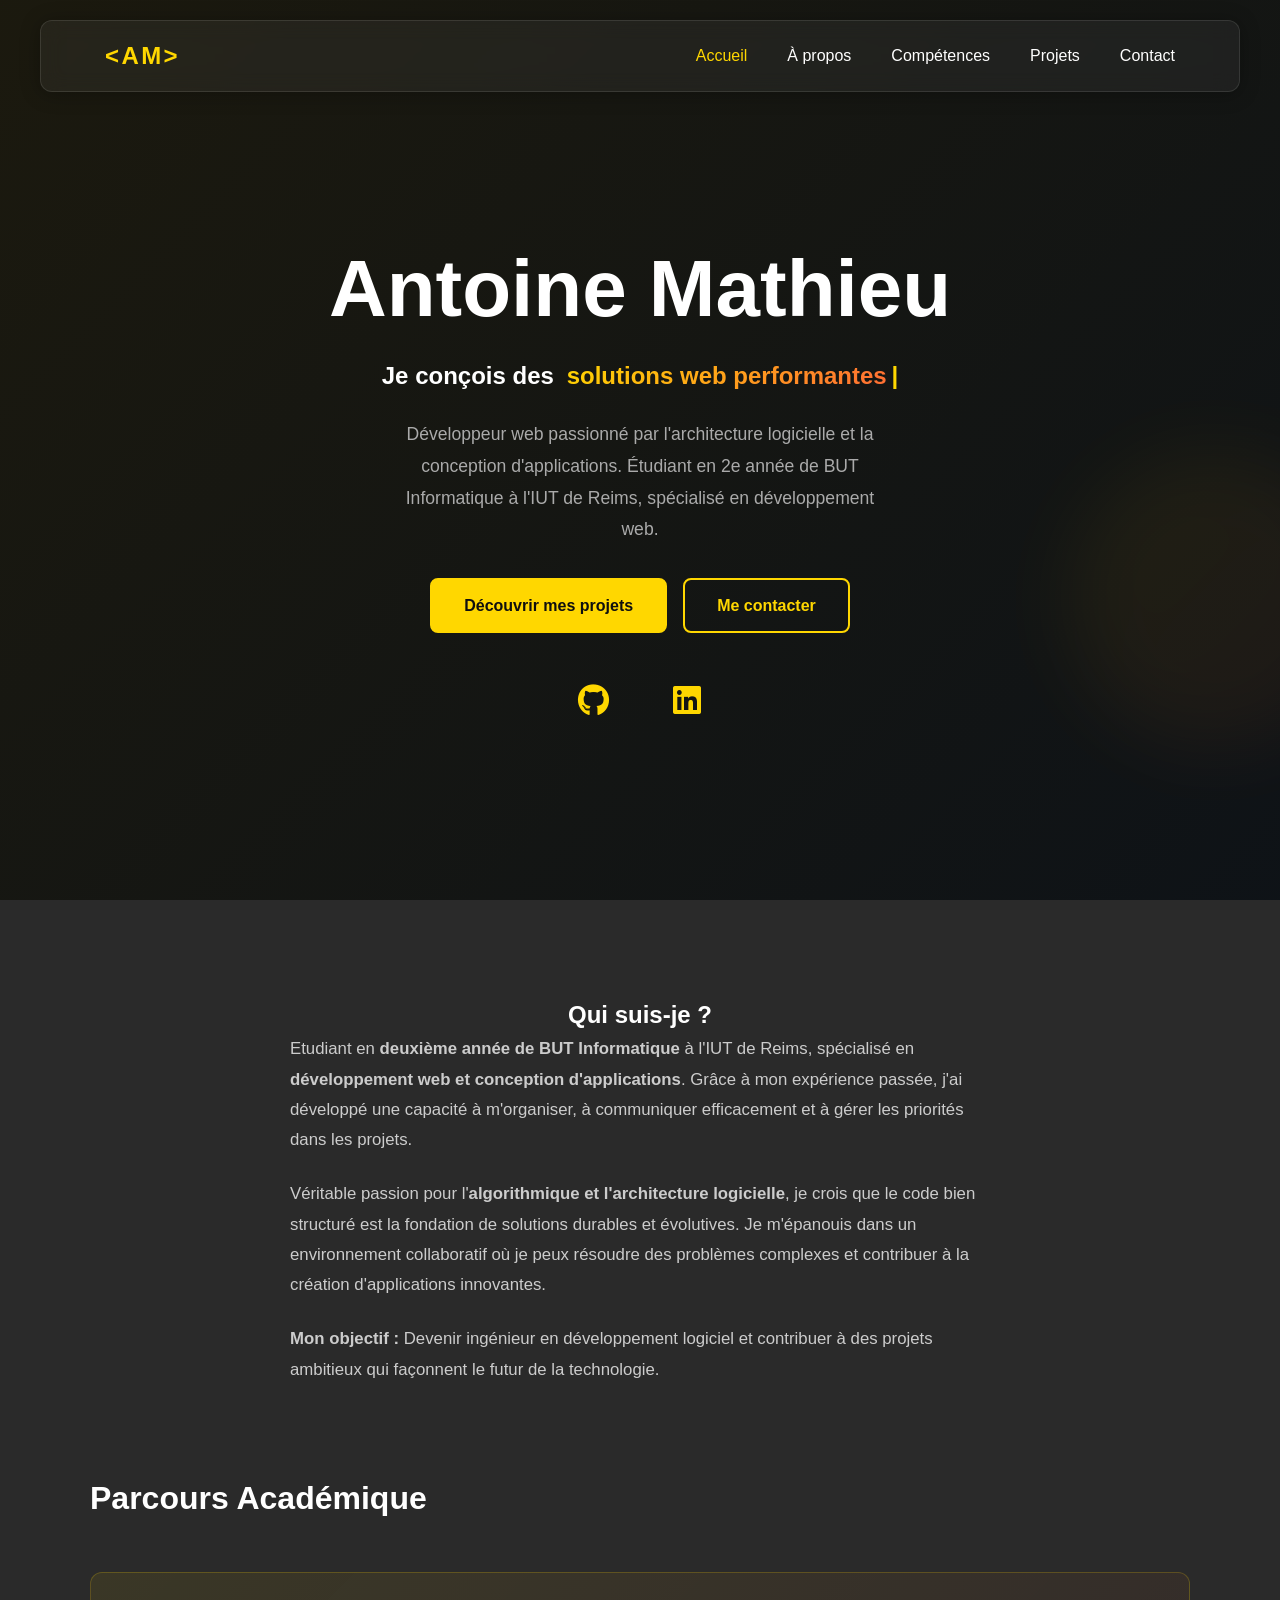
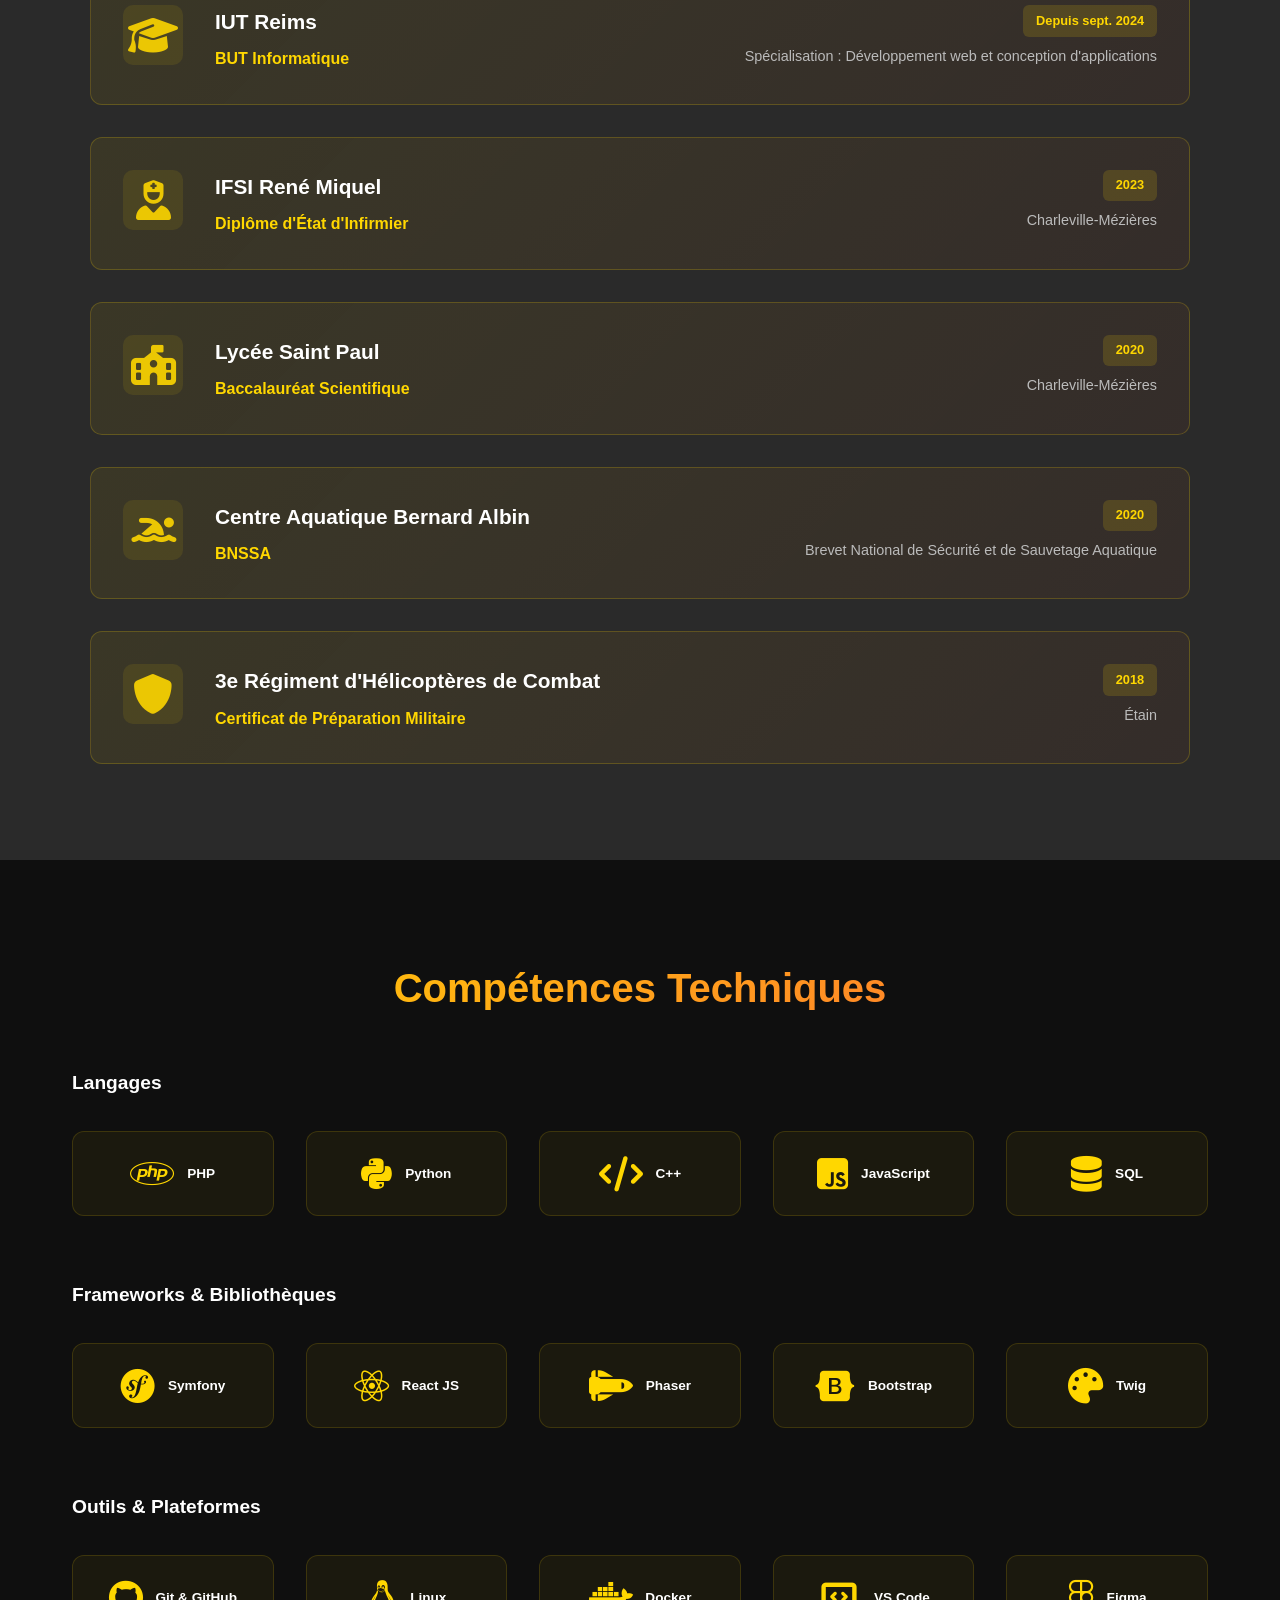
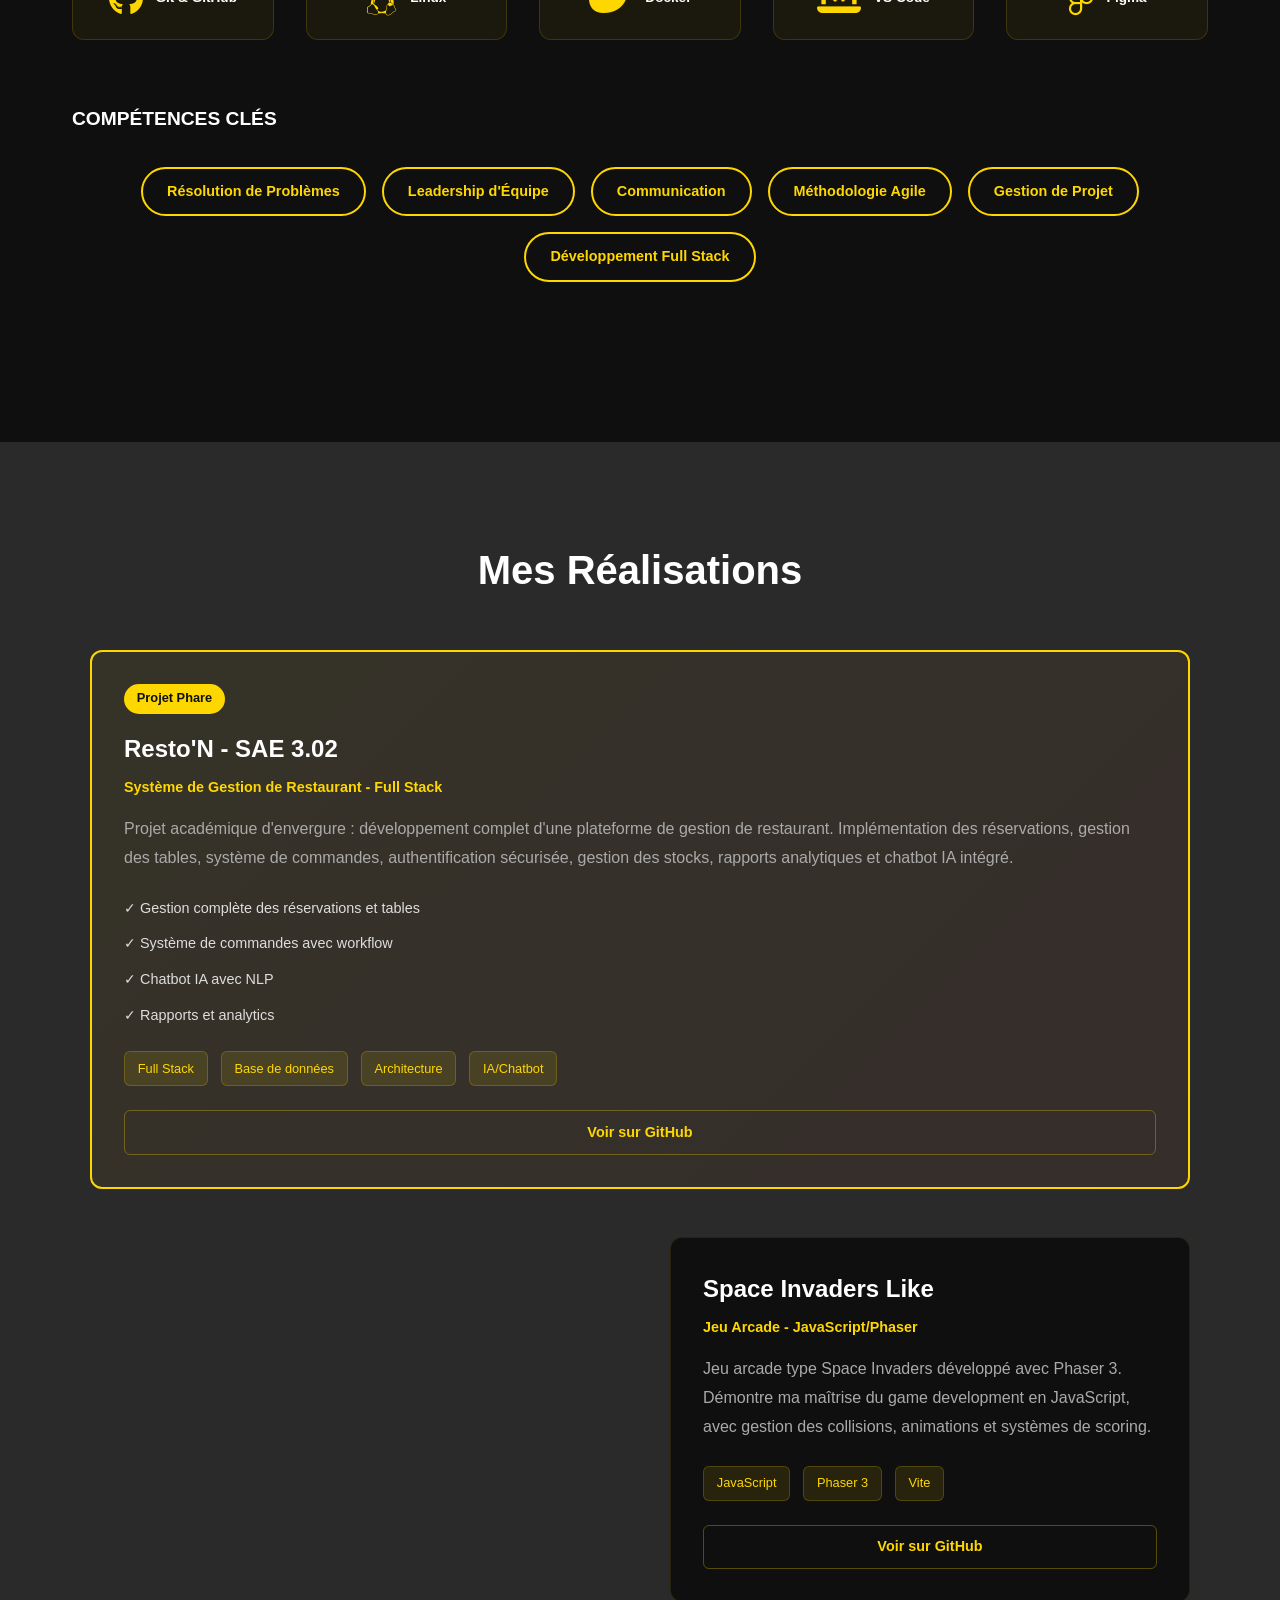
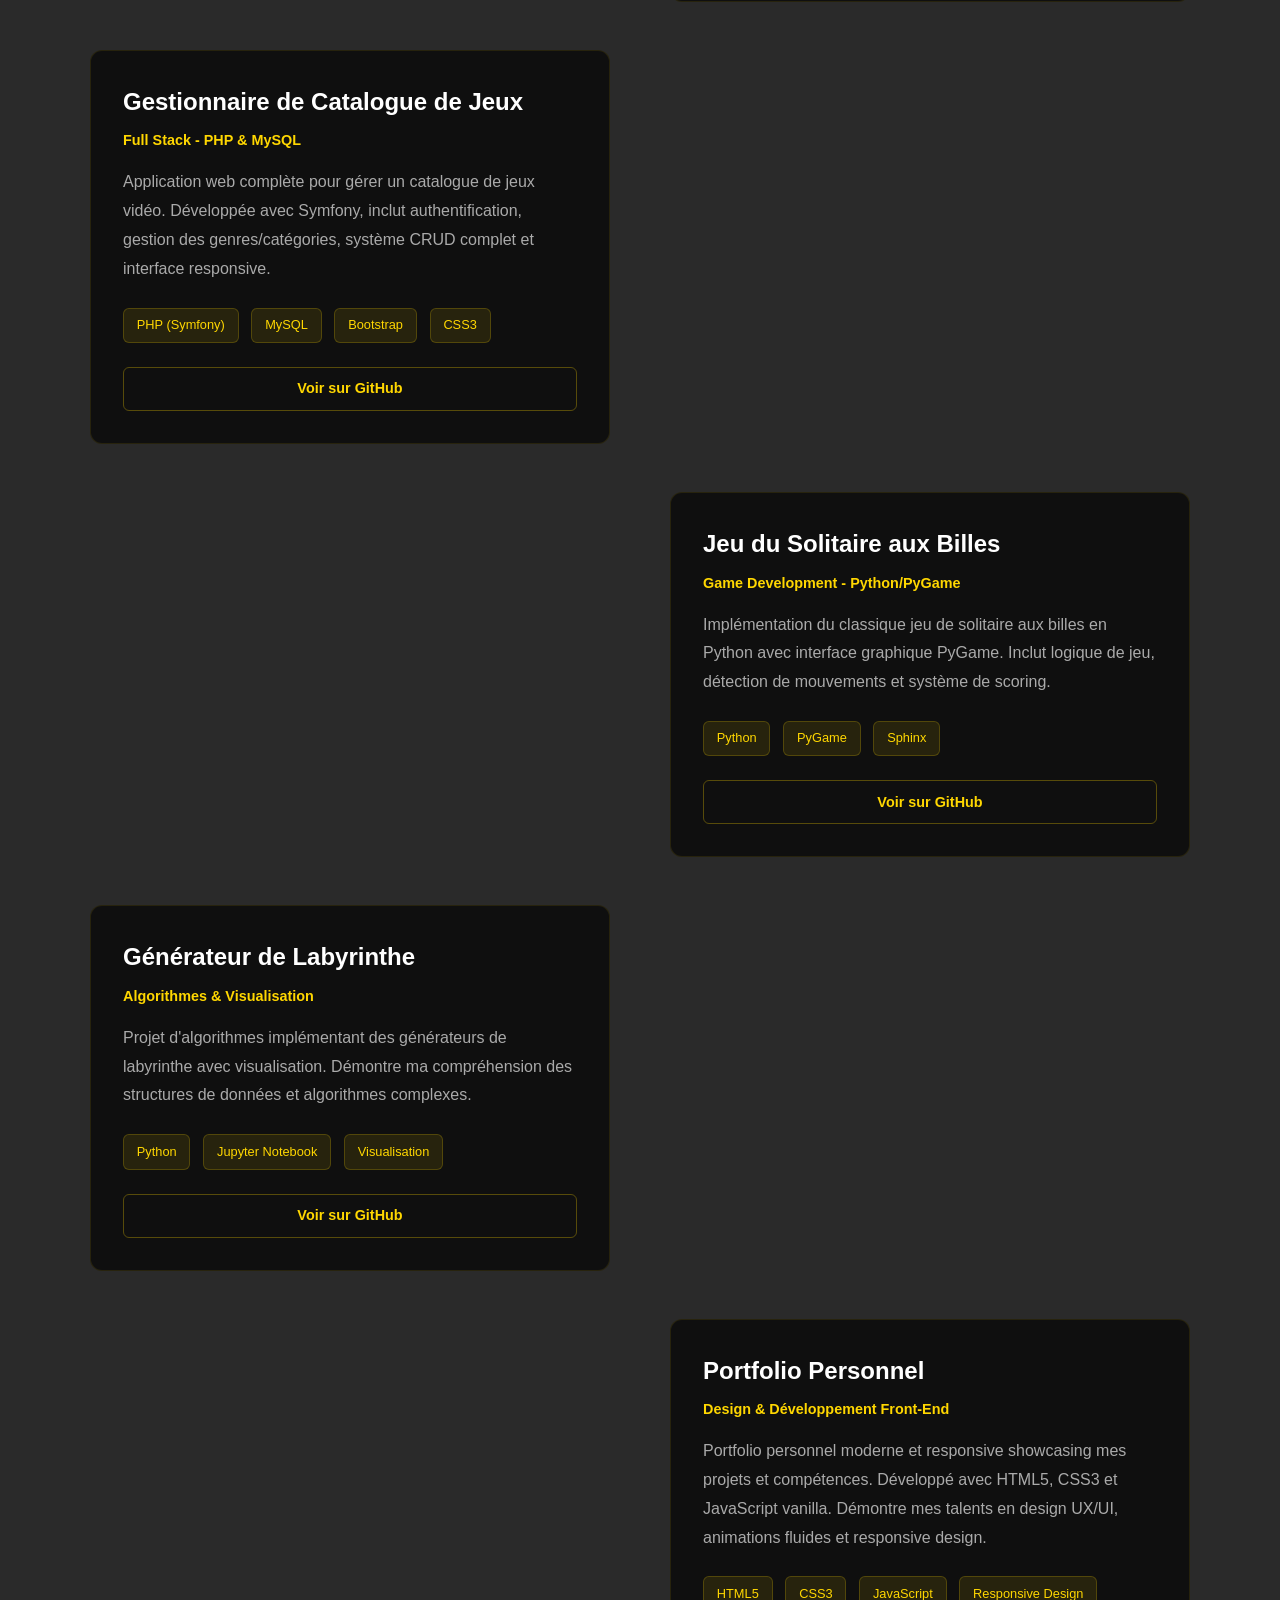
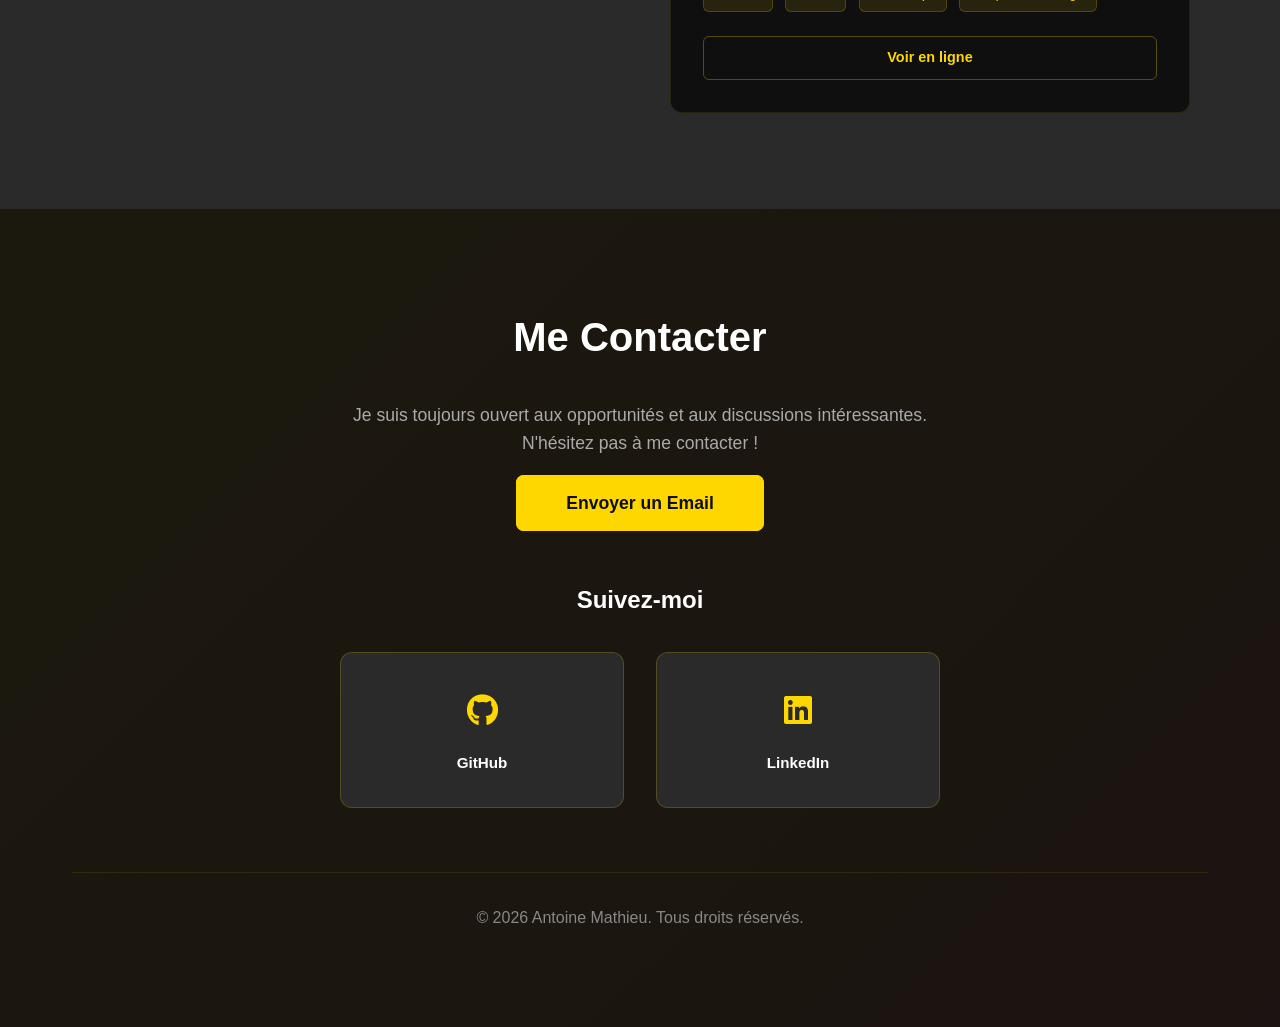
==== index.html @ 26b2add8 "maj référencement" ====
<!DOCTYPE html>
<html lang="fr">
<head>
    <meta charset="UTF-8">
    <meta name="viewport" content="width=device-width, initial-scale=1.0">

    <!-- Métadonnées Principales -->
    <title>Antoine Mathieu - Développeur Web | Portfolio</title>
    <meta name="description" content="Portfolio professionnel de Antoine Mathieu. Développeur web passionné, spécialisé en architecture logicielle et conception d'applications. Étudiant en BUT Informatique à l'IUT de Reims.">
    <meta name="author" content="Antoine Mathieu">
    <meta name="keywords" content="développeur web, web developer, portfolio, conception d'applications, architecture logicielle, IUT Reims, BUT Informatique, fullstack, développement web, applications innovantes">
    <meta name="theme-color" content="#0066cc">
    <meta name="robots" content="index, follow">
    <meta name="language" content="fr">
    <meta name="revisit-after" content="7 days">
    
    <!-- Localisation -->
    <meta property="og:locale" content="fr_FR">
    <link rel="alternate" hreflang="fr" href="https://rx7brapbrap.github.io/portfolio/">
    
    <!-- Open Graph (Réseaux Sociaux) -->
    <meta property="og:type" content="website">
    <meta property="og:url" content="https://rx7brapbrap.github.io/portfolio/">
    <meta property="og:title" content="Antoine Mathieu - Développeur Web & Architecte Logiciel">
    <meta property="og:description" content="Portfolio professionnel - Développeur web passionné par l'architecture logicielle et la conception d'applications. Découvrez mes projets et compétences.">

    
    <!-- Données Structurées (Schema.org) -->
    <script type="application/ld+json">
    {
        "@context": "https://schema.org",
        "@type": "Person",
        "name": "Antoine Mathieu",
        "url": "https://rx7brapbrap.github.io/portfolio/",
        "jobTitle": "Développeur Web",
        "description": "Développeur web passionné par l'architecture logicielle, la conception d'applications et les solutions web innovantes",
        "sameAs": [
            "https://github.com/RX7BRAPBRAP",
            "https://www.linkedin.com/in/antoine-mathieu-476964293/"
        ],
        "knowsAbout": [
            "Développement Web",
            "Architecture Logicielle",
            "Conception d'Applications",
            "Applications Web",
            "Algorithmes"
        ]
    }
    </script>

    <!-- SEO - Sitemap & Robots -->
    <link rel="sitemap" href="https://rx7brapbrap.github.io/portfolio/sitemap.xml">
    
    <!-- Ressources -->
    <link rel="icon" type="image/svg+xml" href="favicon.svg">
    <link rel="canonical" href="https://rx7brapbrap.github.io/portfolio/">
    <link rel="stylesheet" href="https://cdnjs.cloudflare.com/ajax/libs/font-awesome/6.4.0/css/all.min.css">
    <link rel="stylesheet" href="style.css">
</head>
<body>
    <!-- Navigation -->
    <header>
        <div class="container-header">
            <div class="logo">&lt;AM&gt;</div>
            <nav>
                <a href="#home">Accueil</a>
                <a href="#about">À propos</a>
                <a href="#skills">Compétences</a>
                <a href="#projects">Projets</a>
                <a href="#contact">Contact</a>
            </nav>
            <button class="menu-toggle">☰</button>
        </div>
    </header>

    <!-- Hero Section -->
    <section id="home" class="hero">
        <div class="hero-content">
            <div class="hero-title-wrapper">
                <h1 class="hero-title">Antoine Mathieu</h1>
            </div>
            <div class="hero-tagline">
                <span>Je conçois des</span>
                <span class="hero-animated-text">
                    <span class="text">solutions web performantes</span>
                    <span class="cursor">|</span>
                </span>
            </div>
            <p class="hero-description">Développeur web passionné par l'architecture logicielle et la conception d'applications. Étudiant en 2e année de BUT Informatique à l'IUT de Reims, spécialisé en développement web.</p>
            <div class="hero-cta">
                <a href="#projects" class="btn btn-primary">Découvrir mes projets</a>
                <a href="#contact" class="btn btn-secondary">Me contacter</a>
            </div>
            <div class="social-hero">
                <a href="https://github.com/RX7BRAPBRAP" target="_blank" class="social-link" title="GitHub">
                    <div class="social-icon">
                        <i class="fa-brands fa-github"></i>
                    </div>
                </a>
                <a href="https://www.linkedin.com/in/antoine-mathieu-476964293/" target="_blank" class="social-link" title="LinkedIn">
                    <div class="social-icon">
                        <i class="fa-brands fa-linkedin"></i>
                    </div>
                </a>
            </div>
        </div>
        <div class="hero-animation">
            <div class="floating-shape"></div>
        </div>
    </section>

    <!-- À propos -->
    <section id="about" class="about">
        <div class="container">
            <h2>Qui suis-je ?</h2>
            <div class="about-content">
                <div class="about-text">
                    <p>Etudiant en <strong>deuxième année de BUT Informatique</strong> à l'IUT de Reims, spécialisé en <strong>développement web et conception d'applications</strong>. Grâce à mon expérience passée, j'ai développé une capacité à m'organiser, à communiquer efficacement et à gérer les priorités dans les projets.</p>
                    <p>Véritable passion pour l'<strong>algorithmique et l'architecture logicielle</strong>, je crois que le code bien structuré est la fondation de solutions durables et évolutives. Je m'épanouis dans un environnement collaboratif où je peux résoudre des problèmes complexes et contribuer à la création d'applications innovantes.</p>
                    <p><strong>Mon objectif :</strong> Devenir ingénieur en développement logiciel et contribuer à des projets ambitieux qui façonnent le futur de la technologie.</p>
                </div>
            </div>

            <!-- Education Section -->
            <div class="education-section">
                <h3>Parcours Académique</h3>
                <div class="education-timeline">
                    <div class="education-item">
                        <div class="education-icon">
                            <i class="fas fa-graduation-cap"></i>
                        </div>
                        <div class="education-content">
                            <div class="education-info">
                                <h4>IUT Reims</h4>
                                <p class="education-degree">BUT Informatique</p>
                            </div>
                            <div class="education-date-result">
                                <p class="education-date"><span class="date-badge">Depuis sept. 2024</span></p>
                                <p class="education-detail">Spécialisation : Développement web et conception d'applications</p>
                            </div>
                        </div>
                    </div>
                    <div class="education-item">
                        <div class="education-icon">
                            <i class="fa-solid fa-user-nurse"></i>
                        </div>
                        <div class="education-content">
                            <div class="education-info">
                                <h4>IFSI René Miquel</h4>
                                <p class="education-degree">Diplôme d'État d'Infirmier</p>
                            </div>
                            <div class="education-date-result">
                                <p class="education-date"><span class="date-badge">2023</span></p>
                                <p class="education-detail">Charleville-Mézières</p>
                            </div>
                        </div>
                    </div>
                    <div class="education-item">
                        <div class="education-icon">
                            <i class="fa-solid fa-school-flag"></i>
                        </div>
                        <div class="education-content">
                            <div class="education-info">
                                <h4>Lycée Saint Paul</h4>
                                <p class="education-degree">Baccalauréat Scientifique</p>
                            </div>
                            <div class="education-date-result">
                                <p class="education-date"><span class="date-badge">2020</span></p>
                                <p class="education-detail">Charleville-Mézières</p>
                            </div>
                        </div>
                    </div>
                    <div class="education-item">
                        <div class="education-icon">
                            <i class="fa-solid fa-person-swimming fa-flip-horizontal"></i>
                        </div>
                        <div class="education-content">
                            <div class="education-info">
                                <h4>Centre Aquatique Bernard Albin</h4>
                                <p class="education-degree">BNSSA</p>
                            </div>
                            <div class="education-date-result">
                                <p class="education-date"><span class="date-badge">2020</span></p>
                                <p class="education-detail">Brevet National de Sécurité et de Sauvetage Aquatique</p>
                            </div>
                        </div>
                    </div>
                    <div class="education-item">
                        <div class="education-icon">
                            <i class="fas fa-shield"></i>
                        </div>
                        <div class="education-content">
                            <div class="education-info">
                                <h4>3e Régiment d'Hélicoptères de Combat</h4>
                                <p class="education-degree">Certificat de Préparation Militaire</p>
                            </div>
                            <div class="education-date-result">
                                <p class="education-date"><span class="date-badge">2018</span></p>
                                <p class="education-detail">Étain</p>
                            </div>
                        </div>
                    </div>
                </div>
            </div>
        </div>
    </section>

    <!-- Compétences -->
    <section id="skills" class="skills">
        <div class="container">
            <h2>Compétences Techniques</h2>
            <div class="skills-content">
                <div class="skill-category">
                    <h3>Langages</h3>
                    <div class="skill-items-grid">
                        <div class="skill-item-card">
                            <i class="fab fa-php"></i>
                            <span>PHP</span>
                        </div>
                        <div class="skill-item-card">
                            <i class="fab fa-python"></i>
                            <span>Python</span>
                        </div>
                        <div class="skill-item-card">
                            <i class="fas fa-code"></i>
                            <span>C++</span>
                        </div>
                        <div class="skill-item-card">
                            <i class="fab fa-js-square"></i>
                            <span>JavaScript</span>
                        </div>
                        <div class="skill-item-card">
                            <i class="fas fa-database"></i>
                            <span>SQL</span>
                        </div>
                    </div>
                </div>

                <div class="skill-category">
                    <h3>Frameworks & Bibliothèques</h3>
                    <div class="skill-items-grid">
                        <div class="skill-item-card">
                            <i class="fa-brands fa-symfony"></i>
                            <span>Symfony</span>
                        </div>
                        <div class="skill-item-card">
                            <i class="fab fa-react"></i>
                            <span>React JS</span>
                        </div>
                        <div class="skill-item-card">
                            <i class="fa-solid fa-shuttle-space"></i>
                            <span>Phaser</span>
                        </div>
                        <div class="skill-item-card">
                            <i class="fab fa-bootstrap"></i>
                            <span>Bootstrap</span>
                        </div>
                        <div class="skill-item-card">
                            <i class="fas fa-palette"></i>
                            <span>Twig</span>
                        </div>
                    </div>
                </div>

                <div class="skill-category">
                    <h3>Outils & Plateformes</h3>
                    <div class="skill-items-grid">
                        <div class="skill-item-card">
                            <i class="fab fa-github"></i>
                            <span>Git & GitHub</span>
                        </div>
                        <div class="skill-item-card">
                            <i class="fab fa-linux"></i>
                            <span>Linux</span>
                        </div>
                        <div class="skill-item-card">
                            <i class="fab fa-docker"></i>
                            <span>Docker</span>
                        </div>
                        <div class="skill-item-card">
                            <i class="fa-solid fa-laptop-code"></i>
                            <span>VS Code</span>
                        </div>
                        <div class="skill-item-card">
                            <i class="fa-brands fa-figma"></i>
                            <span>Figma</span>
                        </div>
                    </div>
                </div>

                <div class="skill-category core-competencies">
                    <h3>COMPÉTENCES CLÉS</h3>
                    <div class="competencies-list">
                        <span class="competency-tag">Résolution de Problèmes</span>
                        <span class="competency-tag">Leadership d'Équipe</span>
                        <span class="competency-tag">Communication</span>
                        <span class="competency-tag">Méthodologie Agile</span>
                        <span class="competency-tag">Gestion de Projet</span>
                        <span class="competency-tag">Développement Full Stack</span>
                    </div>
                </div>
            </div>
        </div>
    </section>

    <!-- Projets -->
    <section id="projects" class="projects">
        <div class="container">
            <h2>Mes Réalisations</h2>
            <div class="projects-grid">
                <div class="project-card featured">
                    <div class="project-badge">Projet Phare</div>
                    <div class="project-header">
                        <h3>Resto'N - SAE 3.02</h3>
                        <p class="project-subtitle">Système de Gestion de Restaurant - Full Stack</p>
                    </div>
                    <p class="project-description">Projet académique d'envergure : développement complet d'une plateforme de gestion de restaurant. Implémentation des réservations, gestion des tables, système de commandes, authentification sécurisée, gestion des stocks, rapports analytiques et chatbot IA intégré.</p>
                    <div class="project-achievements">
                        <span class="achievement">✓ Gestion complète des réservations et tables</span>
                        <span class="achievement">✓ Système de commandes avec workflow</span>
                        <span class="achievement">✓ Chatbot IA avec NLP</span>
                        <span class="achievement">✓ Rapports et analytics</span>
                    </div>
                    <div class="project-tech">
                        <span>Full Stack</span>
                        <span>Base de données</span>
                        <span>Architecture</span>
                        <span>IA/Chatbot</span>
                    </div>
                    <div class="project-links">
                        <a href="https://github.com/RX7BRAPBRAP/Resto-N" target="_blank" class="link-btn secondary">Voir sur GitHub</a>
                    </div>
                </div>

                <div class="project-card">
                    <div class="project-header">
                        <h3>Space Invaders Like</h3>
                        <p class="project-subtitle">Jeu Arcade - JavaScript/Phaser</p>
                    </div>
                    <p class="project-description">Jeu arcade type Space Invaders développé avec Phaser 3. Démontre ma maîtrise du game development en JavaScript, avec gestion des collisions, animations et systèmes de scoring.</p>
                    <div class="project-tech">
                        <span>JavaScript</span>
                        <span>Phaser 3</span>
                        <span>Vite</span>
                    </div>
                    <div class="project-links">
                        <a href="https://github.com/RX7BRAPBRAP/spaceInvaders_like" target="_blank" class="link-btn secondary">Voir sur GitHub</a>
                    </div>
                </div>

                <div class="project-card">
                    <div class="project-header">
                        <h3>Gestionnaire de Catalogue de Jeux</h3>
                        <p class="project-subtitle">Full Stack - PHP & MySQL</p>
                    </div>
                    <p class="project-description">Application web complète pour gérer un catalogue de jeux vidéo. Développée avec Symfony, inclut authentification, gestion des genres/catégories, système CRUD complet et interface responsive.</p>
                    <div class="project-tech">
                        <span>PHP (Symfony)</span>
                        <span>MySQL</span>
                        <span>Bootstrap</span>
                        <span>CSS3</span>
                    </div>
                    <div class="project-links">
                        <a href="https://github.com/RX7BRAPBRAP/game_catalog_manager" target="_blank" class="link-btn secondary">Voir sur GitHub</a>
                    </div>
                </div>

                <div class="project-card">
                    <div class="project-header">
                        <h3>Jeu du Solitaire aux Billes</h3>
                        <p class="project-subtitle">Game Development - Python/PyGame</p>
                    </div>
                    <p class="project-description">Implémentation du classique jeu de solitaire aux billes en Python avec interface graphique PyGame. Inclut logique de jeu, détection de mouvements et système de scoring.</p>
                    <div class="project-tech">
                        <span>Python</span>
                        <span>PyGame</span>
                        <span>Sphinx</span>
                    </div>
                    <div class="project-links">
                        <a href="https://github.com/RX7BRAPBRAP/game_pegSolitaire" target="_blank" class="link-btn secondary">Voir sur GitHub</a>
                    </div>
                </div>

                <div class="project-card">
                    <div class="project-header">
                        <h3>Générateur de Labyrinthe</h3>
                        <p class="project-subtitle">Algorithmes & Visualisation</p>
                    </div>
                    <p class="project-description">Projet d'algorithmes implémentant des générateurs de labyrinthe avec visualisation. Démontre ma compréhension des structures de données et algorithmes complexes.</p>
                    <div class="project-tech">
                        <span>Python</span>
                        <span>Jupyter Notebook</span>
                        <span>Visualisation</span>
                    </div>
                    <div class="project-links">
                        <a href="https://github.com/RX7BRAPBRAP/maze" target="_blank" class="link-btn secondary">Voir sur GitHub</a>
                    </div>
                </div>

                <div class="project-card">
                    <div class="project-header">
                        <h3>Portfolio Personnel</h3>
                        <p class="project-subtitle">Design & Développement Front-End</p>
                    </div>
                    <p class="project-description">Portfolio personnel moderne et responsive showcasing mes projets et compétences. Développé avec HTML5, CSS3 et JavaScript vanilla. Démontre mes talents en design UX/UI, animations fluides et responsive design.</p>
                    <div class="project-tech">
                        <span>HTML5</span>
                        <span>CSS3</span>
                        <span>JavaScript</span>
                        <span>Responsive Design</span>
                    </div>
                    <div class="project-links">
                        <a href="#" class="link-btn secondary">Voir en ligne</a>
                    </div>
                </div>
            </div>
        </div>
    </section>

    <!-- Contact -->
    <section id="contact" class="contact">
        <div class="container">
            <h2>Me Contacter</h2>
            <p class="contact-intro">Je suis toujours ouvert aux opportunités et aux discussions intéressantes. N'hésitez pas à me contacter !</p>
            
            <div class="contact-main">
                <a href="mailto:antoine.mathieu08@gmail.com" class="btn btn-primary btn-large">
                    Envoyer un Email
                </a>
            </div>

            <div class="contact-social">
                <h3>Suivez-moi</h3>
                <div class="social-grid">
                    <a href="https://github.com/RX7BRAPBRAP" target="_blank" class="social-card">
                        <div class="social-icon">
                            <i class="fa-brands fa-github"></i>
                        </div>
                        <div class="social-name">GitHub</div>
                    </a>
                    
                    <a href="https://www.linkedin.com/in/antoine-mathieu-476964293/" target="_blank" class="social-card">
                        <div class="social-icon">
                            <i class="fa-brands fa-linkedin"></i>
                        </div>
                        <div class="social-name">LinkedIn</div>
                    </a>
                </div>
            </div>

            <footer class="footer">
                <p>© 2026 Antoine Mathieu. Tous droits réservés.</p>
            </footer>
        </div>
    </section>

    <script src="script.js"></script>
</body>
</html>
---- style.css ----
* {
    margin: 0;
    padding: 0;
    box-sizing: border-box;
}

:root {
    --primary: #FFD700;
    --secondary: #0057AD;
    --dark: #1a1a1a;
    --darker: #0f0f0f;
    --light: #ffffff;
    --gray: #2a2a2a;
    --gray-light: #3a3a3a;
    --accent: #FF6B35;
    --success: #4CAF50;
}

html {
    scroll-behavior: smooth;
}

body {
    font-family: -apple-system, BlinkMacSystemFont, 'Segoe UI', 'Roboto', 'Oxygen', 'Ubuntu', 'Cantarell', sans-serif;
    background-color: var(--darker);
    color: var(--light);
    line-height: 1.6;
    overflow-x: hidden;
}

.container {
    max-width: 1200px;
    margin: 0 auto;
    padding: 0 2rem;
}

.container-header {
    max-width: 1200px;
    margin: 0 auto;
    display: flex;
    justify-content: space-between;
    align-items: center;
    padding: 0 2rem;
}

/* Header */
header {
    position: fixed;
    top: 20px;
    left: 50%;
    transform: translateX(-50%);
    width: calc(100% - 40px);
    max-width: 1200px;
    background: rgba(255, 255, 255, 0.05);
    backdrop-filter: blur(10px);
    -webkit-backdrop-filter: blur(10px);
    border-radius: 12px;
    padding: 1rem 2rem;
    z-index: 1000;
    border: 1px solid rgba(255, 255, 255, 0.1);
    box-shadow: 0 8px 32px 0 rgba(31, 38, 135, 0.37);
}

.logo {
    font-size: 1.5rem;
    font-weight: bold;
    color: var(--primary);
    letter-spacing: 0.1em;
    transition: transform 0.3s ease;
}

.logo:hover {
    transform: scale(1.05);
}

nav {
    display: flex;
    gap: 2.5rem;
}

nav a {
    color: var(--light);
    text-decoration: none;
    font-weight: 500;
    transition: all 0.3s ease;
    position: relative;
}

nav a::after {
    content: '';
    position: absolute;
    bottom: -5px;
    left: 0;
    width: 0;
    height: 2px;
    background-color: var(--primary);
    transition: width 0.3s ease;
}

nav a:hover {
    color: var(--primary);
}

nav a:hover::after {
    width: 100%;
}

.menu-toggle {
    display: none;
    background-color: transparent;
    border: none;
    color: var(--primary);
    font-size: 1.5rem;
    cursor: pointer;
}

/* Hero Section */
.hero {
    display: flex;
    flex-direction: column;
    align-items: center;
    justify-content: center;
    min-height: 100vh;
    padding-top: 140px;
    padding-bottom: 60px;
    gap: 2rem;
    overflow: hidden;
    position: relative;
    background: linear-gradient(135deg, rgba(255, 215, 0, 0.05) 0%, rgba(0, 87, 173, 0.05) 100%);
    text-align: center;
    width: 100%;
}

.hero-content {
    z-index: 10;
    max-width: 700px;
    width: 100%;
    padding: 0 2rem;
    margin: 0 auto;
}

.hero-intro {
    font-size: 1rem;
    color: #aaa;
    font-weight: 500;
    margin-bottom: 1rem;
    letter-spacing: 0.05em;
}

.hero-title-wrapper {
    margin-bottom: 1.5rem;
    width: 100%;
}

.hero-title {
    font-size: clamp(2.5rem, 10vw, 5rem);
    font-weight: 900;
    line-height: 1.1;
    margin-bottom: 1rem;
    color: var(--light);
    white-space: nowrap;
}

.hero-tagline {
    display: flex;
    align-items: center;
    justify-content: center;
    gap: 0.8rem;
    font-size: 1.5rem;
    font-weight: 600;
    margin-bottom: 1.5rem;
    flex-wrap: wrap;
}

.hero-tagline span {
    color: var(--light);
}

.hero-animated-text {
    display: flex;
    align-items: center;
    gap: 0.3rem;
}

.hero-animated-text .text {
    background: linear-gradient(135deg, var(--primary), #FF6B35);
    -webkit-background-clip: text;
    -webkit-text-fill-color: transparent;
    background-clip: text;
}

.hero-animated-text .cursor {
    color: var(--primary);
    font-weight: bold;
    animation: blink 0.8s infinite;
}

@keyframes blink {
    0%, 49% {
        opacity: 1;
    }
    50%, 100% {
        opacity: 0;
    }
}

.hero-description {
    font-size: 1.1rem;
    color: #aaa;
    line-height: 1.8;
    margin-bottom: 2rem;
    max-width: 500px;
    margin-left: auto;
    margin-right: auto;
}

.hero-cta {
    display: flex;
    gap: 1rem;
    margin-bottom: 2rem;
    justify-content: center;
    flex-wrap: wrap;
}

.btn {
    padding: 0.8rem 2rem;
    border: 2px solid var(--primary);
    background-color: transparent;
    color: var(--primary);
    text-decoration: none;
    border-radius: 8px;
    font-weight: 600;
    transition: all 0.3s ease;
    cursor: pointer;
    font-size: 1rem;
}

.btn-primary {
    background-color: var(--primary);
    color: var(--darker);
}

.btn-primary:hover {
    transform: translateY(-2px);
    box-shadow: 0 10px 30px rgba(255, 215, 0, 0.3);
}

.btn-secondary {
    background-color: transparent;
    color: var(--primary);
    border-color: var(--primary);
}

.btn-secondary:hover {
    background-color: rgba(255, 215, 0, 0.1);
    transform: translateY(-2px);
}

.btn-large {
    padding: 1rem 3rem;
    font-size: 1.1rem;
}

.social-hero {
    display: flex;
    gap: 1.5rem;
    margin-top: 2rem;
    justify-content: center;
    width: 100%;
}

.social-hero a {
    text-decoration: none;
}

.social-link {
    width: 70px;
    height: 70px;
    display: flex;
    align-items: center;
    justify-content: center;
    color: var(--primary);
    transition: all 0.3s ease;
    border-radius: 8px;
    font-size: 1.3rem;
}

.social-link:hover {
    transform: translateY(-2px);
    box-shadow: 0 5px 15px rgba(255, 215, 0, 0.3);
    background-color: rgba(255, 215, 0, 0.1);
}

.social-link i {
    font-size: 1.3rem;
}

.hero-animation {
    position: absolute;
    width: 300px;
    height: 300px;
    top: 50%;
    right: 5%;
    transform: translateY(-50%);
    opacity: 0.3;
}

.floating-shape {
    position: absolute;
    width: 300px;
    height: 300px;
    background: linear-gradient(135deg, var(--primary), #FF6B35);
    border-radius: 50%;
    opacity: 0.2;
    filter: blur(40px);
    top: 50%;
    left: 50%;
    transform: translate(-50%, -50%);
}

/* About Section */
.about {
    padding: 6rem 0;
    background-color: var(--gray);
}

.about h2 {
    text-align: center;
}

.about-content {
    display: flex;
    justify-content: center;
    gap: 2rem;
    max-width: 900px;
    margin: 0 auto 4rem;
}

.about-text {
    max-width: 700px;
}

.about-text p {
    margin-bottom: 1.5rem;
    color: #ccc;
    line-height: 1.8;
    font-size: 1.05rem;
}

/* Education Section */
.education-section {
    max-width: 1100px;
    margin: 0 auto;
}

.education-section h3 {
    font-size: 2rem;
    margin-bottom: 3rem;
    text-align: left;
    color: var(--light);
    font-weight: 700;
}

.education-timeline {
    display: flex;
    flex-direction: column;
    gap: 2rem;
}

.education-item {
    background: linear-gradient(135deg, rgba(255, 215, 0, 0.08) 0%, rgba(255, 107, 53, 0.05) 100%);
    padding: 2rem;
    border-radius: 12px;
    border: 1px solid rgba(255, 215, 0, 0.2);
    display: flex;
    gap: 2rem;
    transition: all 0.3s cubic-bezier(0.4, 0, 0.2, 1);
}

.education-item:hover {
    transform: translateY(-8px);
    border-color: var(--primary);
    background: linear-gradient(135deg, rgba(255, 215, 0, 0.12) 0%, rgba(255, 107, 53, 0.08) 100%);
    box-shadow: 0 10px 30px rgba(255, 215, 0, 0.2);
}

.education-icon {
    font-size: 2.5rem;
    flex-shrink: 0;
    opacity: 0.9;
    color: var(--primary);
    display: flex;
    align-items: center;
    justify-content: center;
    width: 60px;
    height: 60px;
    background: rgba(255, 215, 0, 0.1);
    border-radius: 10px;
}

.education-content {
    flex: 1;
    display: flex;
    justify-content: space-between;
    align-items: flex-start;
    gap: 2rem;
}

.education-info {
    flex: 1;
    text-align: left;
}

.education-info h4 {
    font-size: 1.3rem;
    margin-bottom: 0.5rem;
    color: var(--light);
    font-weight: 700;
}

.education-degree {
    font-size: 1rem;
    color: var(--primary);
    font-weight: 600;
    margin-bottom: 0;
}

.education-date-result {
    display: flex;
    flex-direction: column;
    gap: 0.5rem;
    text-align: right;
    white-space: nowrap;
}

.education-date {
    font-size: 0.85rem;
    color: #aaa;
    font-weight: 500;
    margin: 0;
}

.date-badge {
    display: inline-block;
    padding: 0.35rem 0.8rem;
    background: rgba(255, 215, 0, 0.15);
    color: var(--primary);
    border-radius: 6px;
    font-size: 0.8rem;
    font-weight: 600;
}

.education-detail {
    font-size: 0.9rem;
    color: #bbb;
    line-height: 1.6;
    margin: 0;
}

/* Skills Section */
.skills {
    padding: 6rem 0;
    background-color: var(--darker);
}

.skills h2 {
    font-size: 2.5rem;
    font-weight: 700;
    margin-bottom: 3rem;
    text-align: center;
    background: linear-gradient(135deg, var(--primary), #FF6B35);
    -webkit-background-clip: text;
    -webkit-text-fill-color: transparent;
    background-clip: text;
}

.skills-content {
    max-width: 1200px;
    margin: 0 auto;
}

.skill-category {
    margin-bottom: 4rem;
}

.skill-category h3 {
    font-size: 1.2rem;
    font-weight: 700;
    margin-bottom: 2rem;
    color: var(--light);
    text-transform: capitalize;
}

.skill-items-grid {
    display: grid;
    grid-template-columns: repeat(auto-fit, minmax(120px, 1fr));
    gap: 2rem;
}

.skill-item-card {
    display: flex;
    flex-direction: row;
    align-items: center;
    justify-content: center;
    gap: 0.8rem;
    padding: 1.5rem 1rem;
    background-color: rgba(255, 215, 0, 0.05);
    border: 1px solid rgba(255, 215, 0, 0.15);
    border-radius: 12px;
    text-align: center;
    transition: all 0.3s ease;
    cursor: pointer;
}

.skill-item-card i {
    font-size: 2.2rem;
    color: var(--primary);
}

.skill-item-card:hover {
    transform: translateY(-8px);
    background-color: rgba(255, 215, 0, 0.1);
    border-color: var(--primary);
    box-shadow: 0 10px 30px rgba(255, 215, 0, 0.15);
}

.skill-item-icon {
    font-size: 2rem;
    display: block;
    margin: 0 auto 0.5rem auto;
    color: var(--primary);
}

.skill-item-card span {
    font-size: 0.85rem;
    font-weight: 600;
    color: var(--light);
}

.core-competencies .competencies-list {
    display: flex;
    flex-wrap: wrap;
    gap: 1rem;
    justify-content: center;
}

.competency-tag {
    display: inline-block;
    padding: 0.7rem 1.5rem;
    background-color: transparent;
    color: var(--primary);
    border: 2px solid var(--primary);
    border-radius: 25px;
    font-size: 0.9rem;
    font-weight: 600;
    transition: all 0.3s ease;
}

.competency-tag:hover {
    background-color: var(--primary);
    color: var(--darker);
    transform: scale(1.05);
}

/* Projects Section */
.projects {
    padding: 6rem 0;
    background-color: var(--gray);
}

.projects h2 {
    font-size: 2.5rem;
    font-weight: 700;
    margin-bottom: 3rem;
    text-align: center;
}

.projects-grid {
    display: flex;
    flex-direction: column;
    gap: 3rem;
    max-width: 1100px;
    margin: 0 auto;
}

.project-card {
    background-color: var(--darker);
    border: 1px solid rgba(255, 215, 0, 0.1);
    border-radius: 12px;
    padding: 2rem;
    transition: all 0.3s ease;
    display: flex;
    flex-direction: column;
    position: relative;
    overflow: hidden;
}

.project-card:nth-child(odd):not(.featured) {
    margin-left: 0;
    margin-right: auto;
    max-width: 520px;
}

.project-card:nth-child(even):not(.featured) {
    margin-left: auto;
    margin-right: 0;
    max-width: 520px;
}

.project-card::before {
    content: '';
    position: absolute;
    top: 0;
    left: 0;
    right: 0;
    height: 4px;
    background: linear-gradient(90deg, var(--primary));
    transform: scaleX(0);
    transform-origin: left;
    transition: transform 0.3s ease;
}

.project-card:hover {
    transform: translateY(-8px);
    border-color: var(--primary);
    box-shadow: 0 15px 40px rgba(255, 215, 0, 0.15);
}

.project-card:hover::before {
    transform: scaleX(1);
}

.project-card.featured {
    background: linear-gradient(135deg, rgba(255, 215, 0, 0.05), rgba(255, 107, 53, 0.05));
    border: 2px solid var(--primary);
    max-width: 100%;
    margin: 0;
}

.project-badge {
    display: inline-block;
    background-color: var(--primary);
    color: var(--darker);
    padding: 0.3rem 0.8rem;
    border-radius: 20px;
    font-size: 0.8rem;
    font-weight: 600;
    margin-bottom: 1rem;
    width: fit-content;
}

.project-header {
    margin-bottom: 1rem;
}

.project-header h3 {
    font-size: 1.5rem;
    margin-bottom: 0.5rem;
}

.project-subtitle {
    color: var(--primary);
    font-weight: 600;
    font-size: 0.9rem;
}

.project-description {
    color: #aaa;
    line-height: 1.8;
    margin-bottom: 1.5rem;
    flex-grow: 1;
}

.project-achievements {
    display: flex;
    flex-direction: column;
    gap: 0.8rem;
    margin-bottom: 1.5rem;
}

.achievement {
    font-size: 0.9rem;
    color: #ddd;
}

.project-tech {
    display: flex;
    flex-wrap: wrap;
    gap: 0.8rem;
    margin-bottom: 1.5rem;
}

.project-tech span {
    background-color: rgba(255, 215, 0, 0.1);
    color: var(--primary);
    padding: 0.4rem 0.8rem;
    border-radius: 6px;
    font-size: 0.8rem;
    border: 1px solid rgba(255, 215, 0, 0.2);
}

.project-links {
    display: flex;
    gap: 1rem;
}

.link-btn {
    flex: 1;
    padding: 0.6rem 1.2rem;
    background-color: rgba(255, 215, 0, 0.1);
    color: var(--primary);
    text-decoration: none;
    border-radius: 6px;
    border: 1px solid rgba(255, 215, 0, 0.3);
    text-align: center;
    font-weight: 600;
    transition: all 0.3s ease;
    font-size: 0.9rem;
}

.link-btn:hover {
    background-color: var(--primary);
    color: var(--darker);
}

.link-btn.secondary {
    background-color: transparent;
}

/* Contact Section */
.contact {
    padding: 6rem 0;
    background: linear-gradient(135deg, rgba(255, 215, 0, 0.05), rgba(255, 107, 53, 0.05));
    text-align: center;
}

.contact h2 {
    font-size: 2.5rem;
    font-weight: 700;
    margin-bottom: 2rem;
    text-align: center;
}

.contact-intro {
    font-size: 1.1rem;
    color: #aaa;
    margin-bottom: 2rem;
    max-width: 600px;
    margin-left: auto;
    margin-right: auto;
}

.contact-main {
    margin-bottom: 4rem;
}

.contact-social h3 {
    font-size: 1.5rem;
    margin-bottom: 2rem;
}

.social-grid {
    display: grid;
    grid-template-columns: repeat(auto-fit, minmax(120px, 1fr));
    gap: 2rem;
    max-width: 600px;
    margin: 0 auto;
}

.social-card {
    background-color: var(--gray);
    padding: 2rem 1rem;
    border-radius: 12px;
    border: 1px solid rgba(255, 215, 0, 0.2);
    text-decoration: none;
    color: var(--light);
    transition: all 0.3s ease;
    display: flex;
    flex-direction: column;
    align-items: center;
    gap: 1rem;
}

.social-card:hover {
    transform: translateY(-8px);
    border-color: var(--primary);
    background-color: var(--gray-light);
    box-shadow: 0 10px 30px rgba(255, 215, 0, 0.15);
}

.social-icon {
    width: 50px;
    height: 50px;
    display: flex;
    align-items: center;
    justify-content: center;
    color: var(--primary);
    font-size: 2rem;
}

.social-icon i {
    font-size: 2rem;
}

.social-name {
    font-weight: 600;
    font-size: 0.95rem;
}

.footer {
    margin-top: 4rem;
    padding-top: 2rem;
    border-top: 1px solid rgba(255, 215, 0, 0.1);
    color: #888;
}

.heart {
    color: #FF6B35;
    animation: pulse 2s infinite;
}

@keyframes pulse {
    0%, 100% {
        opacity: 1;
    }
    50% {
        opacity: 0.7;
    }
}

/* Mobile Responsive */
@media (max-width: 768px) {
    header {
        top: 10px;
        width: calc(100% - 20px);
        padding: 0.8rem 1rem;
    }

    .container-header {
        padding: 0 1rem;
    }

    .logo {
        font-size: 1.2rem;
    }

    .hero {
        padding: 140px 1rem 60px;
    }

    .hero-animation {
        display: none;
    }

    .hero-cta {
        flex-direction: column;
    }

    .social-hero {
        justify-content: center;
    }

    nav {
        flex-direction: column;
        gap: 1rem;
        display: none;
        position: absolute;
        top: 60px;
        left: 0;
        right: 0;
        background-color: var(--dark);
        padding: 1rem;
    }

    nav a {
        padding: 0.5rem 0;
    }

    .menu-toggle {
        display: block;
    }

    nav.mobile-open {
        display: flex;
    }

    .about-content {
        flex-direction: column;
        gap: 2rem;
    }

    .skill-items-grid {
        grid-template-columns: repeat(auto-fit, minmax(100px, 1fr));
    }

    .education-content {
        flex-direction: column;
        align-items: flex-start;
        gap: 1rem;
    }

    .education-date-result {
        text-align: left;
        white-space: normal;
    }

    .hero-title {
        font-size: 2rem;
    }

    .hero-tagline {
        font-size: 1.2rem;
    }

    .projects-grid {
        grid-template-columns: 1fr;
    }

    .experience-timeline::before {
        left: 50%;
        transform: translateX(-50%);
    }

    .experience-item {
        padding: 0;
        width: 48%;
        text-align: right;
        padding-right: 2rem;
    }

    .experience-item:nth-child(even) {
        margin-left: 52%;
        width: 48%;
        text-align: left;
        padding-left: 2rem;
        padding-right: 0;
    }

    .experience-marker {
        left: auto !important;
    }

    .experience-item:nth-child(even) .experience-marker {
        left: -12px !important;
    }

    .experience-content {
        border-right: none;
    }

    .experience-item:nth-child(even) .experience-content {
        border-left: none;
    }

    .social-grid {
        grid-template-columns: repeat(2, 1fr);
    }
}

@media (max-width: 480px) {
    header {
        top: 5px;
        width: calc(100% - 10px);
        padding: 0.7rem 0.8rem;
    }

    .logo {
        font-size: 1rem;
    }

    nav {
        gap: 1rem;
    }

    .hero-title {
        font-size: 1.8rem;
    }

    .hero-subtitle {
        font-size: 1.2rem;
    }

    .about h2,
    .skills h2,
    .projects h2,
    .experience h2,
    .contact h2 {
        font-size: 1.8rem;
    }

    .project-card:nth-child(odd):not(.featured),
    .project-card:nth-child(even):not(.featured) {
        max-width: 100%;
        margin: 0;
    }

    .experience-timeline::before {
        left: 20px;
        transform: none;
    }

    .experience-item,
    .experience-item:nth-child(even) {
        margin: 0;
        padding: 0 0 0 50px !important;
        width: 100%;
        text-align: left;
    }

    .experience-marker {
        left: 14px !important;
    }

    .experience-item:nth-child(even) .experience-marker {
        left: 14px !important;
    }

    .experience-content {
        border-right: none;
    }

    .experience-item:nth-child(even) .experience-content {
        border-right: none;
    }

    .skills-grid {
        grid-template-columns: 1fr;
    }

    .social-grid {
        grid-template-columns: 1fr;
    }

    .btn {
        padding: 0.6rem 1.5rem;
        font-size: 0.9rem;
    }

    .nav {
        gap: 0.5rem;
    }
}
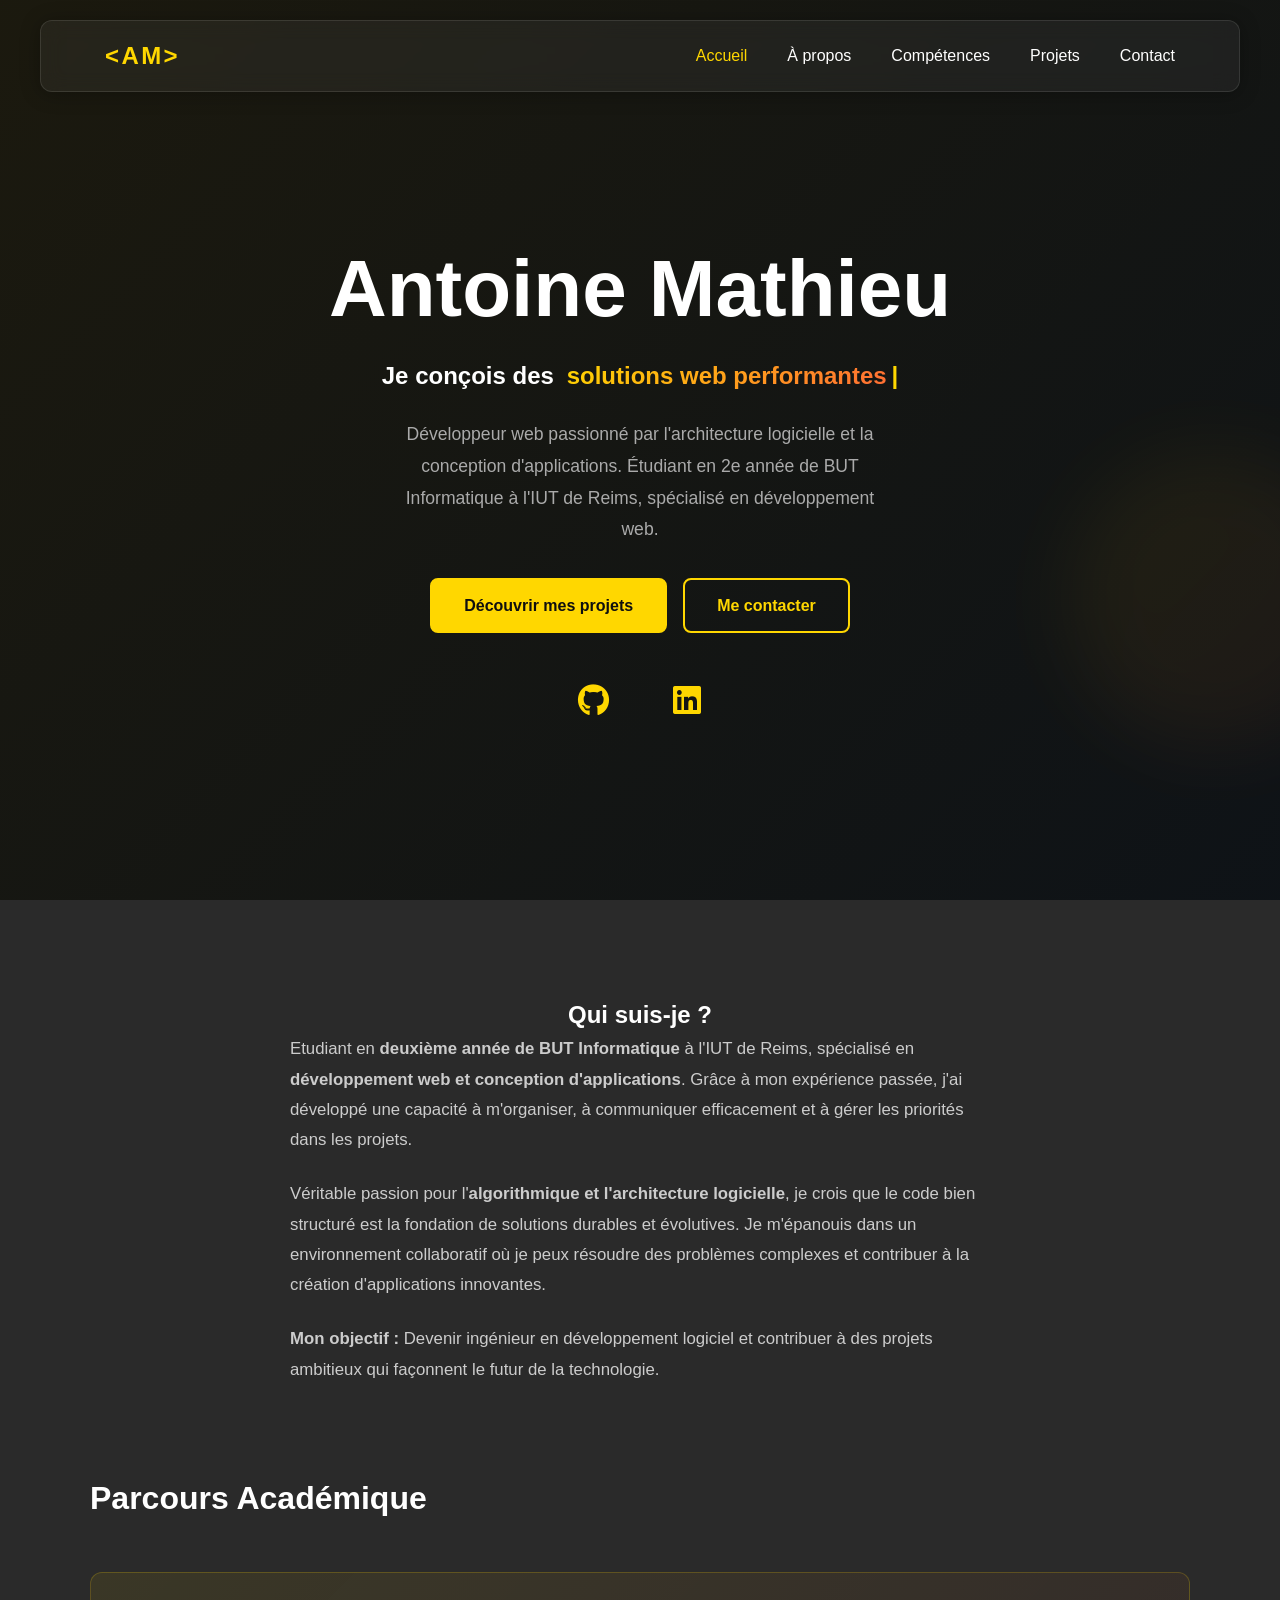
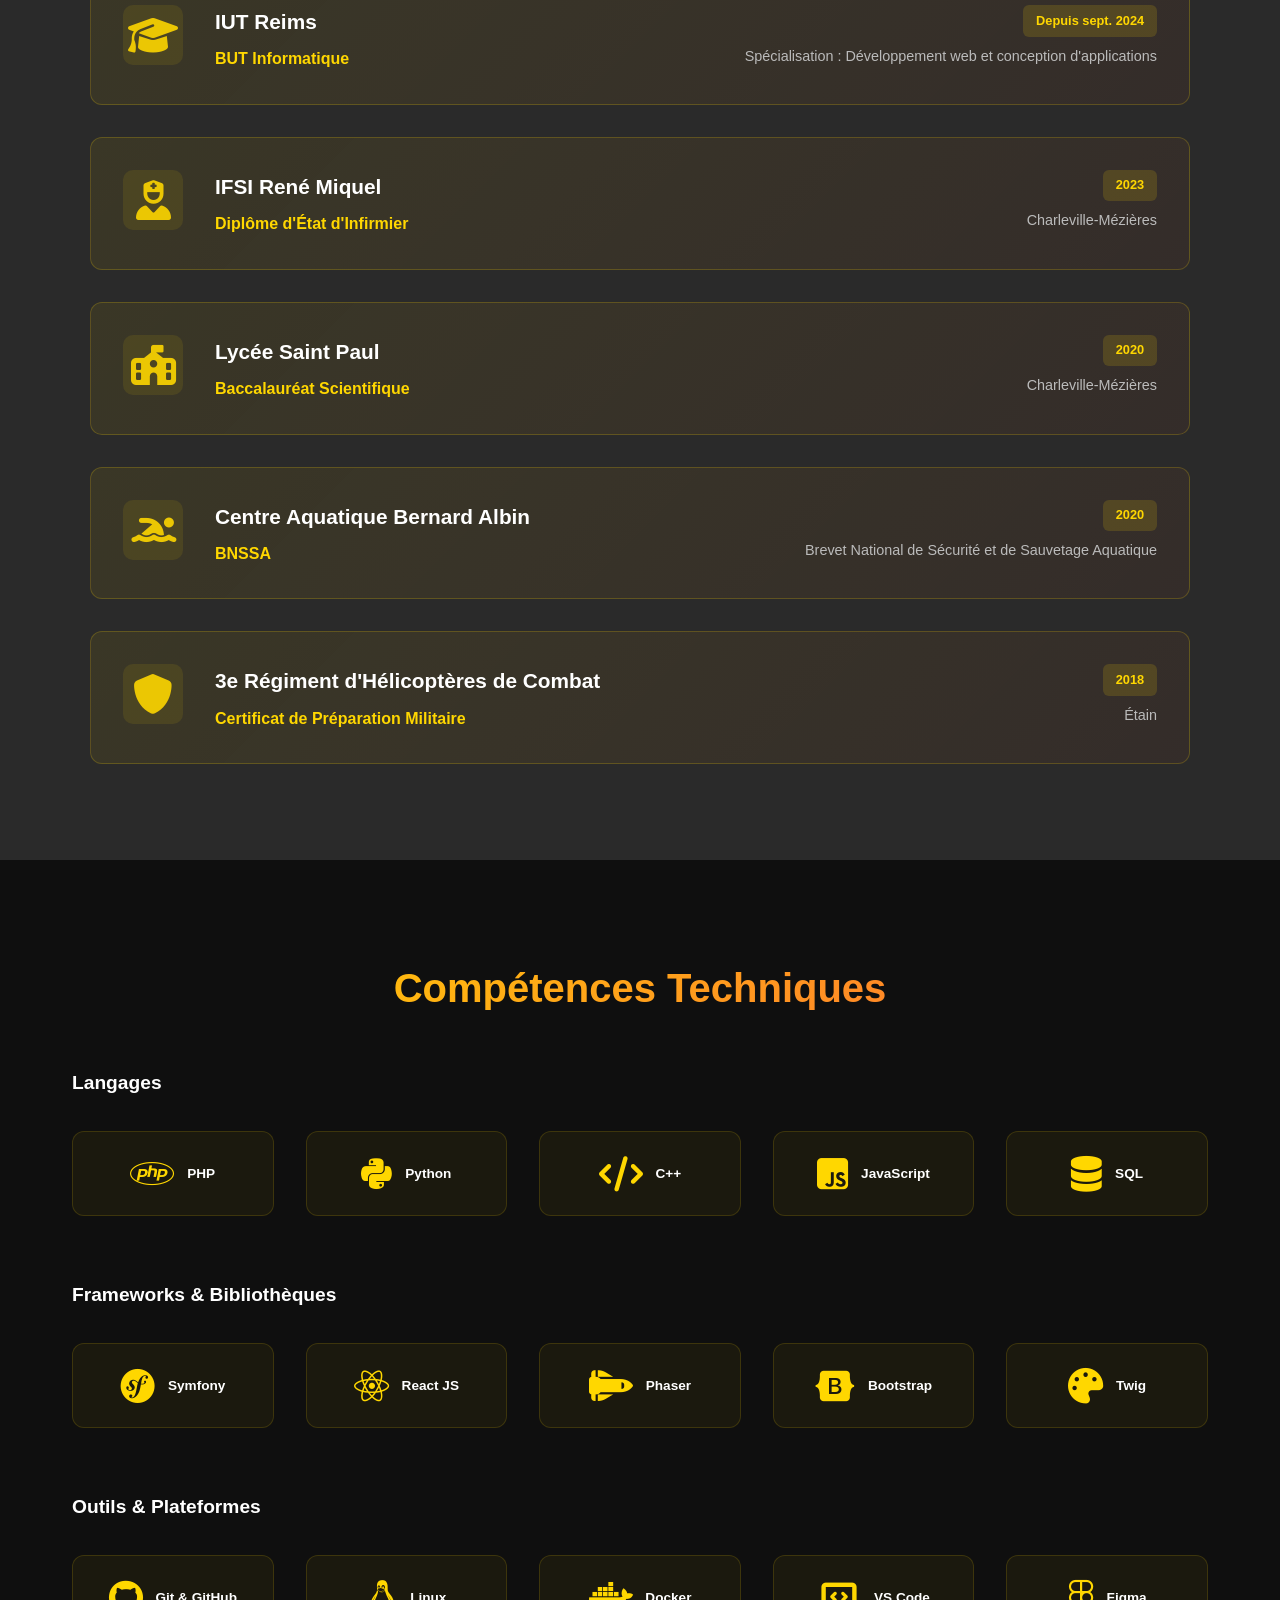
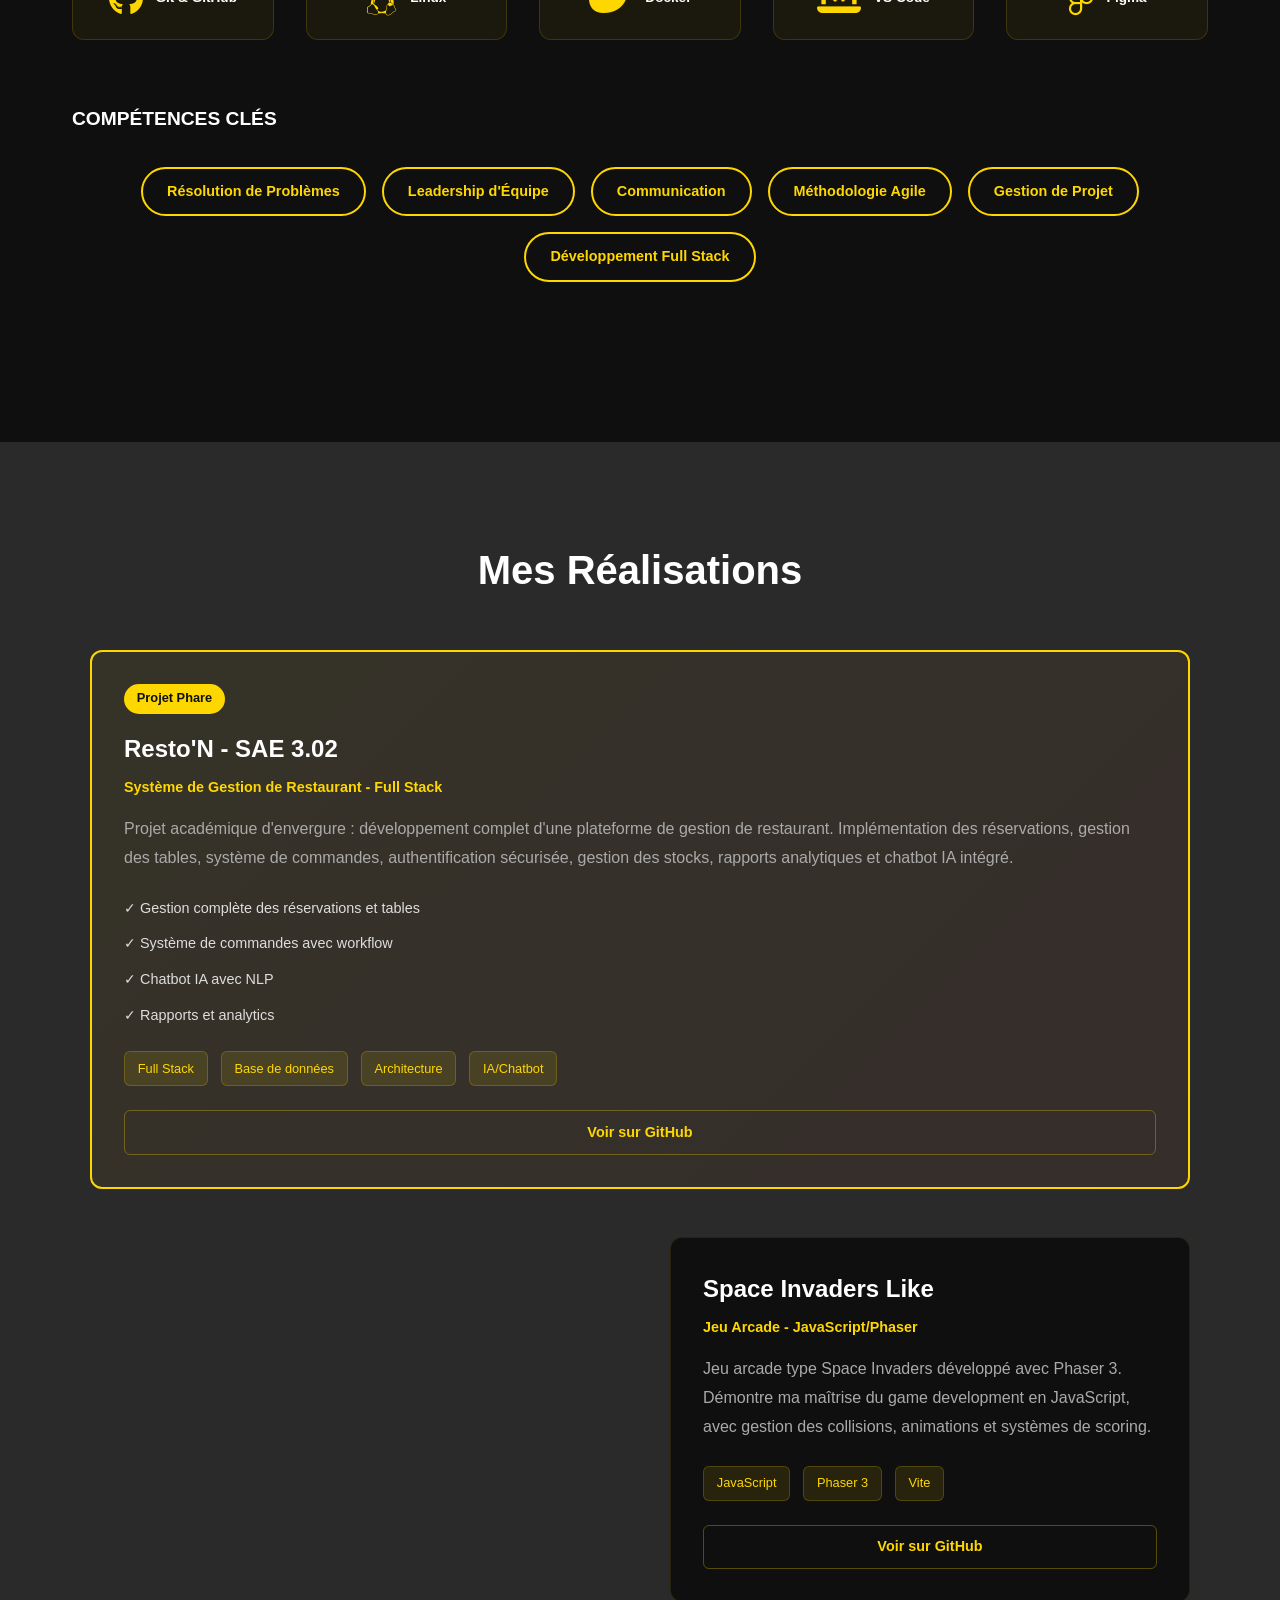
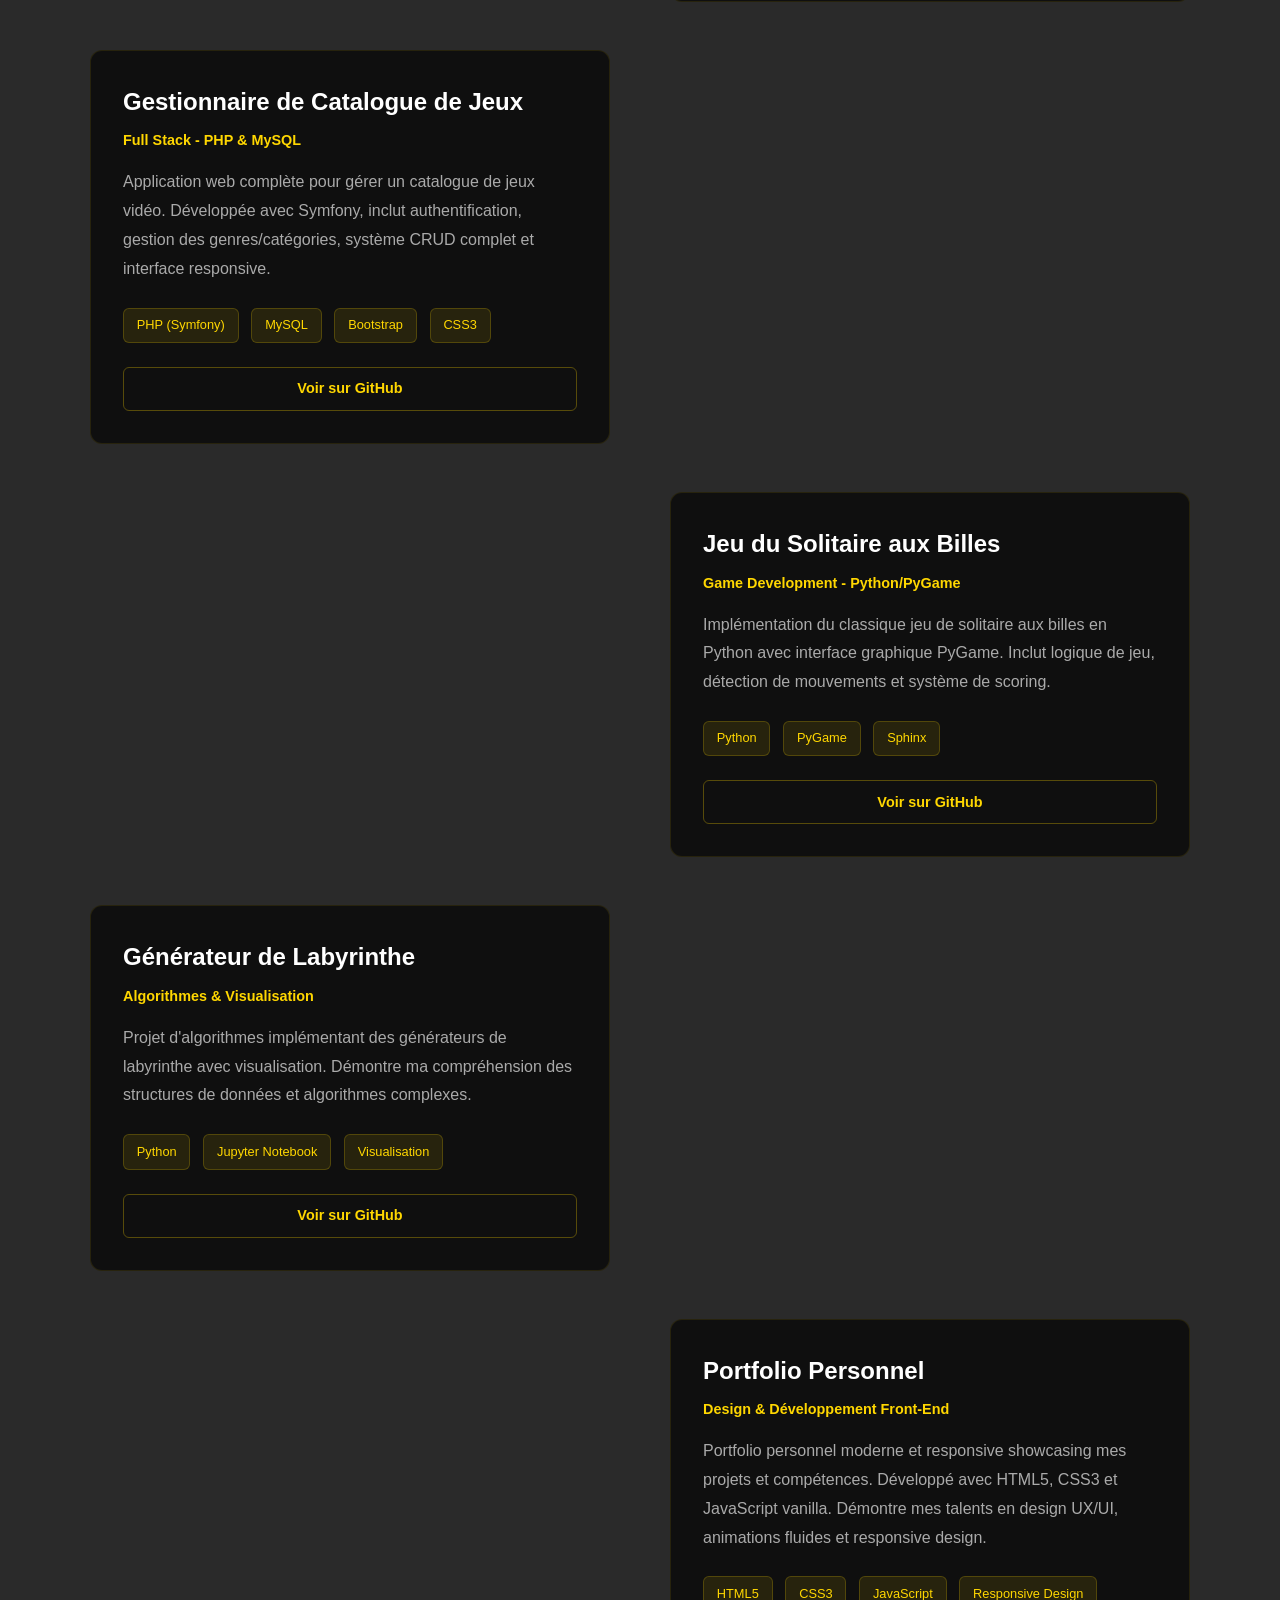
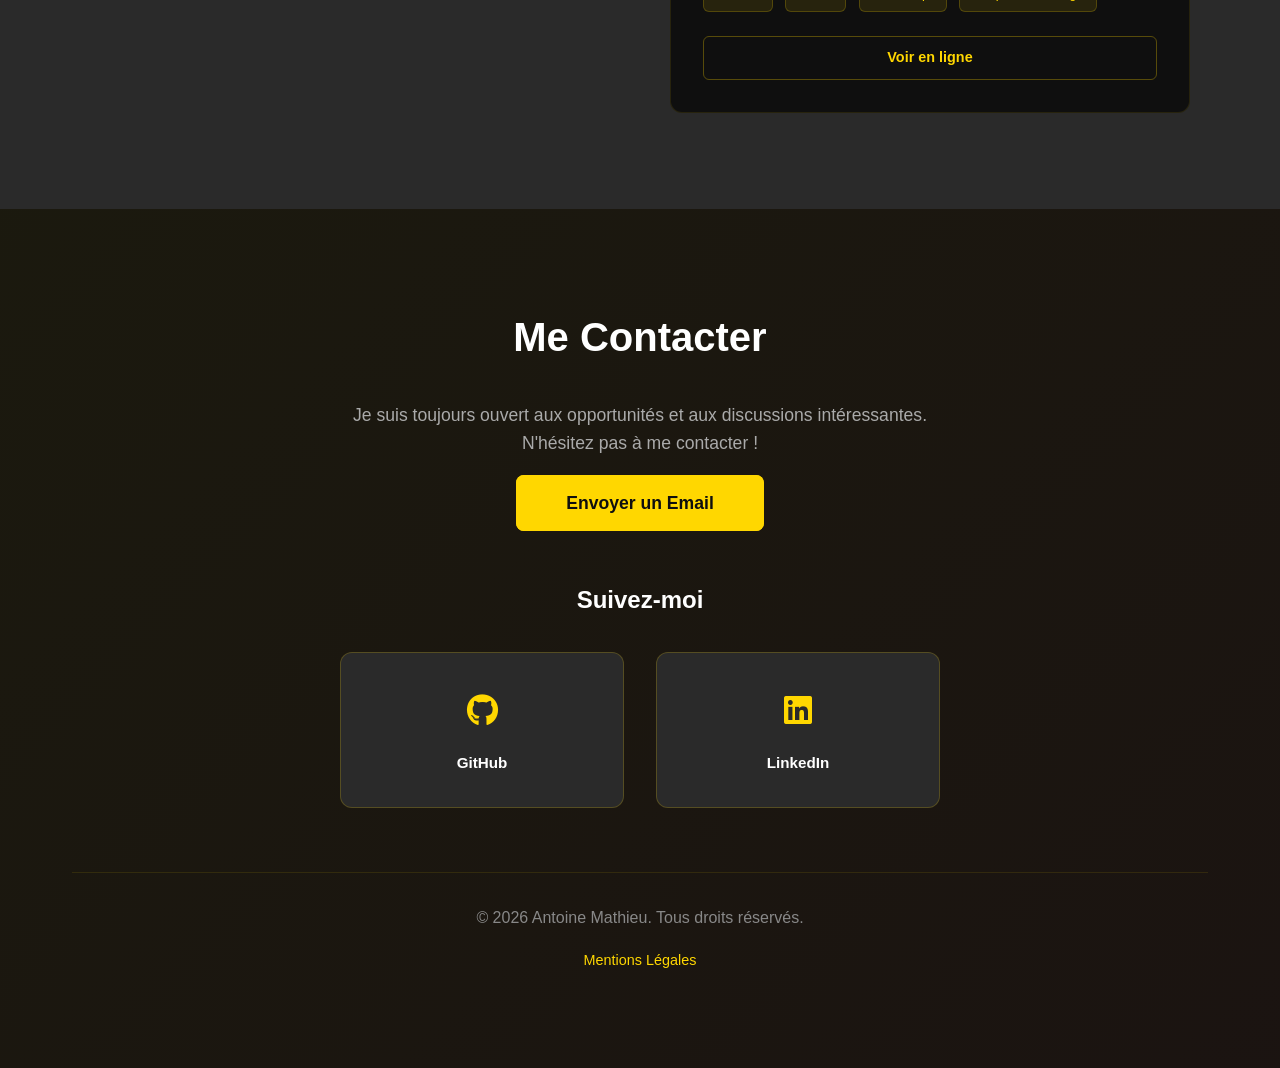
==== commit 5702bcac: "mentions légales" ====
--- a/index.html
+++ b/index.html
@@ -450,6 +450,9 @@
 
             <footer class="footer">
                 <p>© 2026 Antoine Mathieu. Tous droits réservés.</p>
+                <div class="footer-links">
+                    <a href="mentions-legales.html">Mentions Légales</a>
+                </div>
             </footer>
         </div>
     </section>
--- a/style.css
+++ b/style.css
@@ -814,6 +814,22 @@
     color: #888;
 }
 
+.footer-links {
+    margin-top: 1rem;
+}
+
+.footer-links a {
+    color: var(--primary);
+    text-decoration: none;
+    transition: color 0.3s ease;
+    font-size: 0.9rem;
+}
+
+.footer-links a:hover {
+    color: #FF6B35;
+    text-decoration: underline;
+}
+
 .heart {
     color: #FF6B35;
     animation: pulse 2s infinite;
@@ -826,6 +842,80 @@
     50% {
         opacity: 0.7;
     }
+}
+
+/* Mentions Légales */
+.mentions-legales {
+    padding: 150px 0 60px;
+    min-height: 100vh;
+}
+
+.mentions-legales h1 {
+    font-size: 2.5rem;
+    font-weight: 700;
+    margin-bottom: 2rem;
+    background: linear-gradient(135deg, var(--primary), #FF6B35);
+    -webkit-background-clip: text;
+    -webkit-text-fill-color: transparent;
+    background-clip: text;
+}
+
+.mentions-legales h2 {
+    font-size: 1.5rem;
+    font-weight: 700;
+    margin-top: 2rem;
+    margin-bottom: 1rem;
+    color: var(--primary);
+}
+
+.mentions-legales p {
+    margin-bottom: 1rem;
+    line-height: 1.8;
+    color: #ddd;
+}
+
+.mentions-legales ul {
+    margin-left: 2rem;
+    margin-bottom: 1rem;
+}
+
+.mentions-legales li {
+    margin-bottom: 0.5rem;
+    color: #ddd;
+}
+
+.mentions-legales hr {
+    margin: 2rem 0;
+    border: 1px solid rgba(255, 215, 0, 0.1);
+}
+
+.mentions-legales a {
+    color: var(--primary);
+    text-decoration: none;
+    transition: color 0.3s ease;
+}
+
+.mentions-legales a:hover {
+    color: #FF6B35;
+    text-decoration: underline;
+}
+
+.footer-page {
+    text-align: center;
+    padding: 2rem 0;
+    margin-top: 2rem;
+    border-top: 1px solid rgba(255, 215, 0, 0.1);
+    color: #888;
+}
+
+.footer-page a {
+    color: var(--primary);
+    text-decoration: none;
+    transition: color 0.3s ease;
+}
+
+.footer-page a:hover {
+    color: #FF6B35;
 }
 
 /* Mobile Responsive */
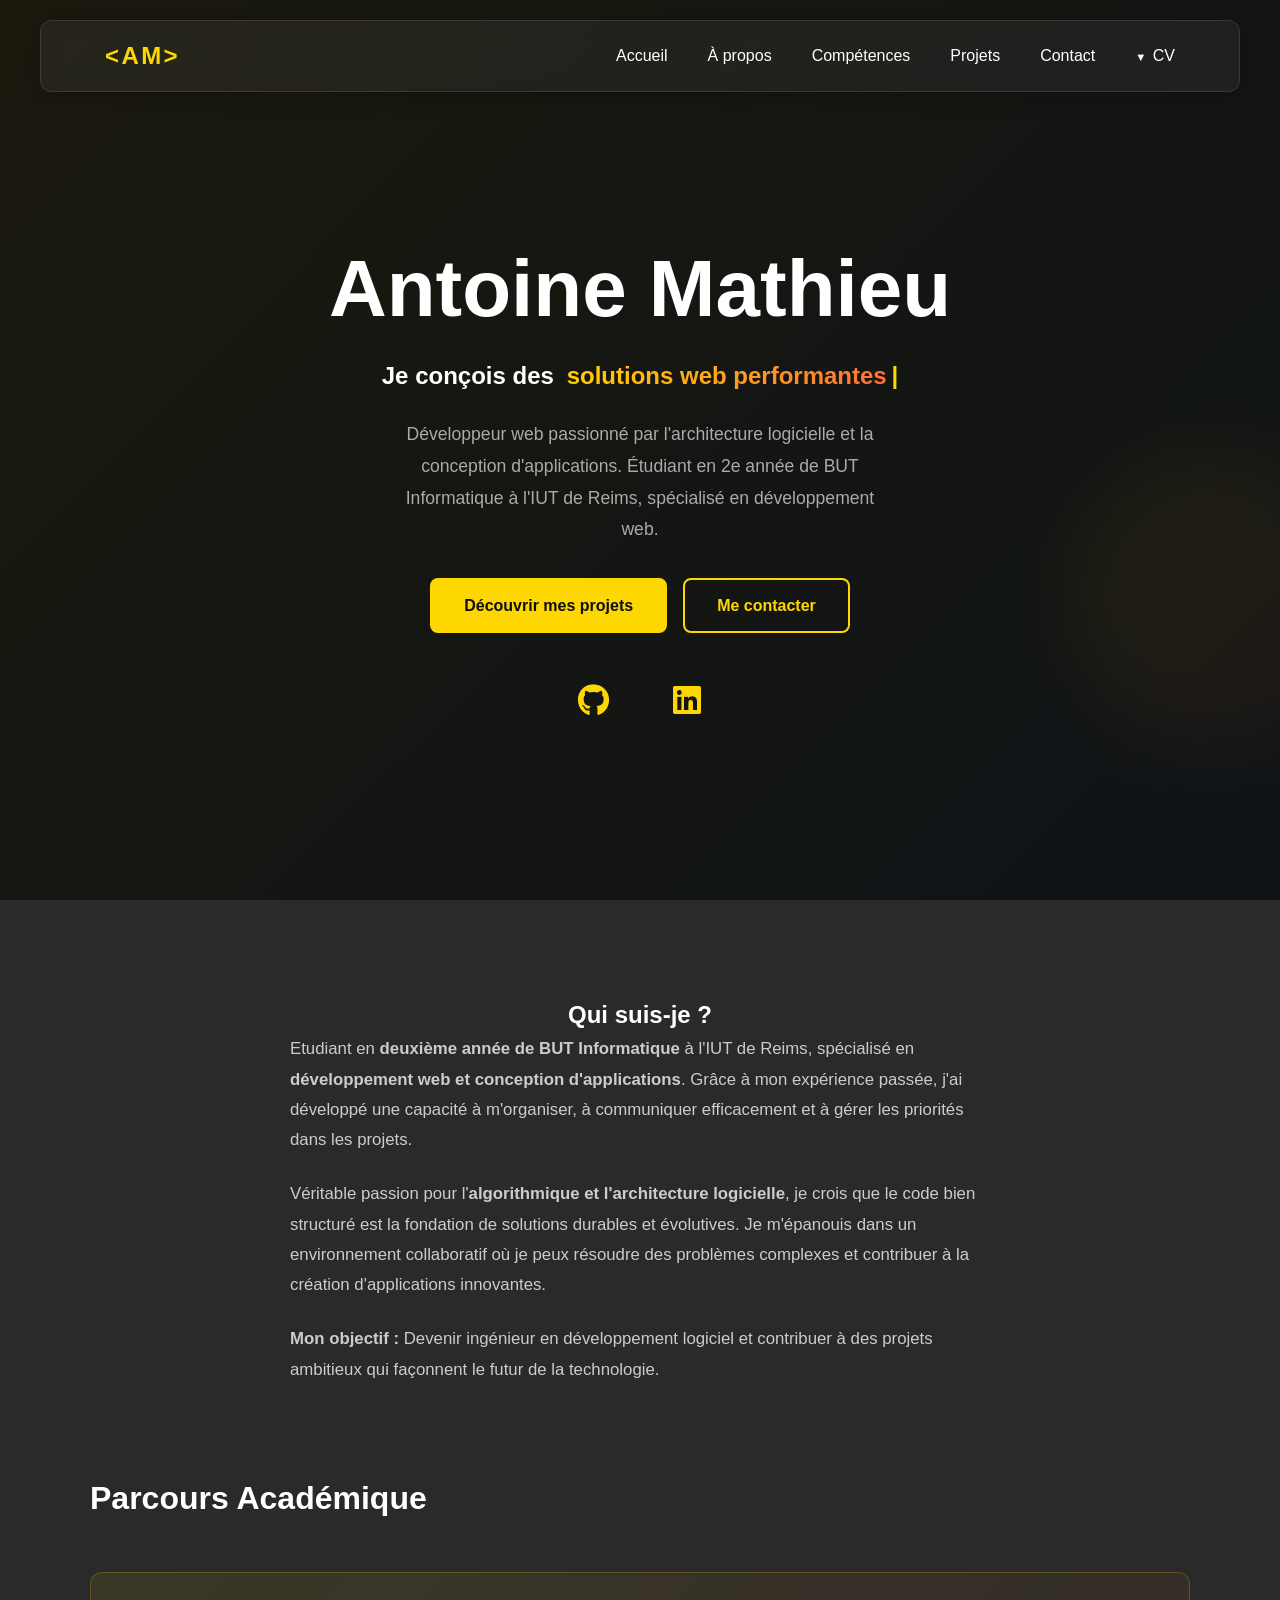
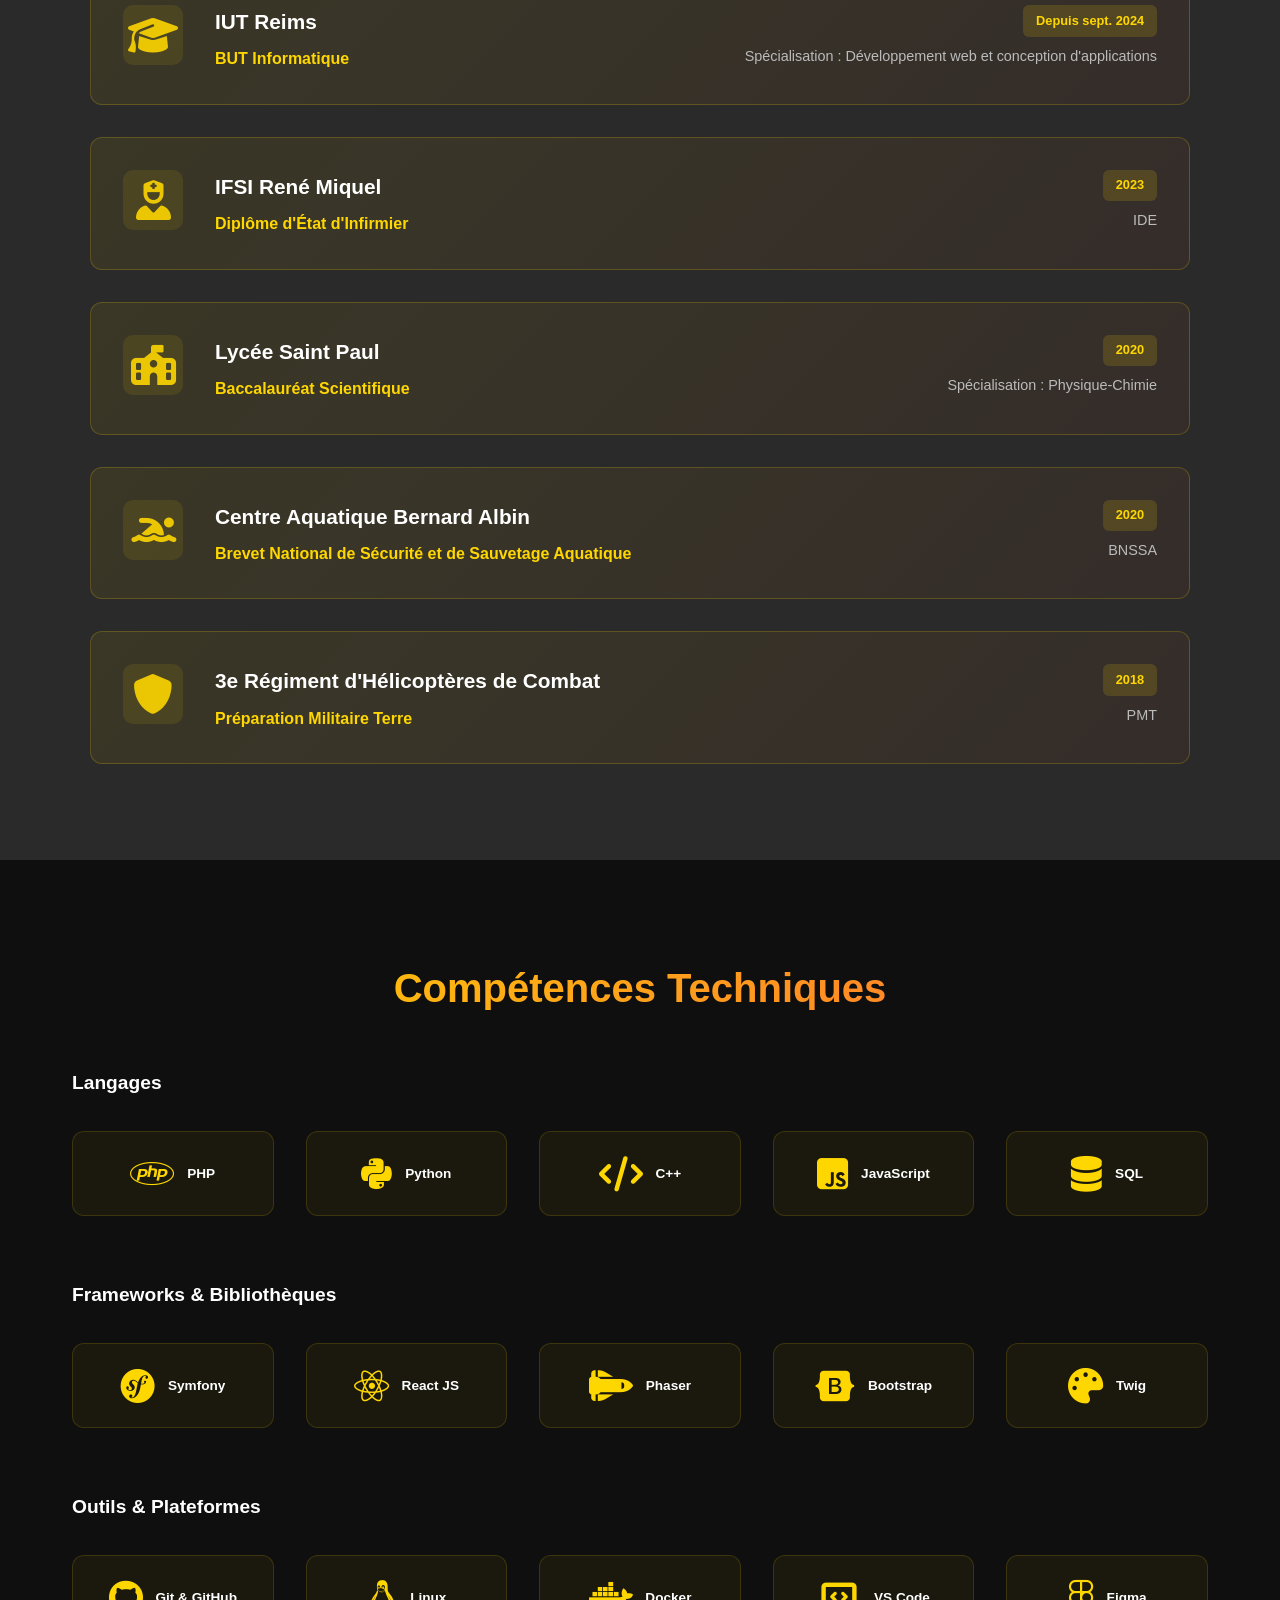
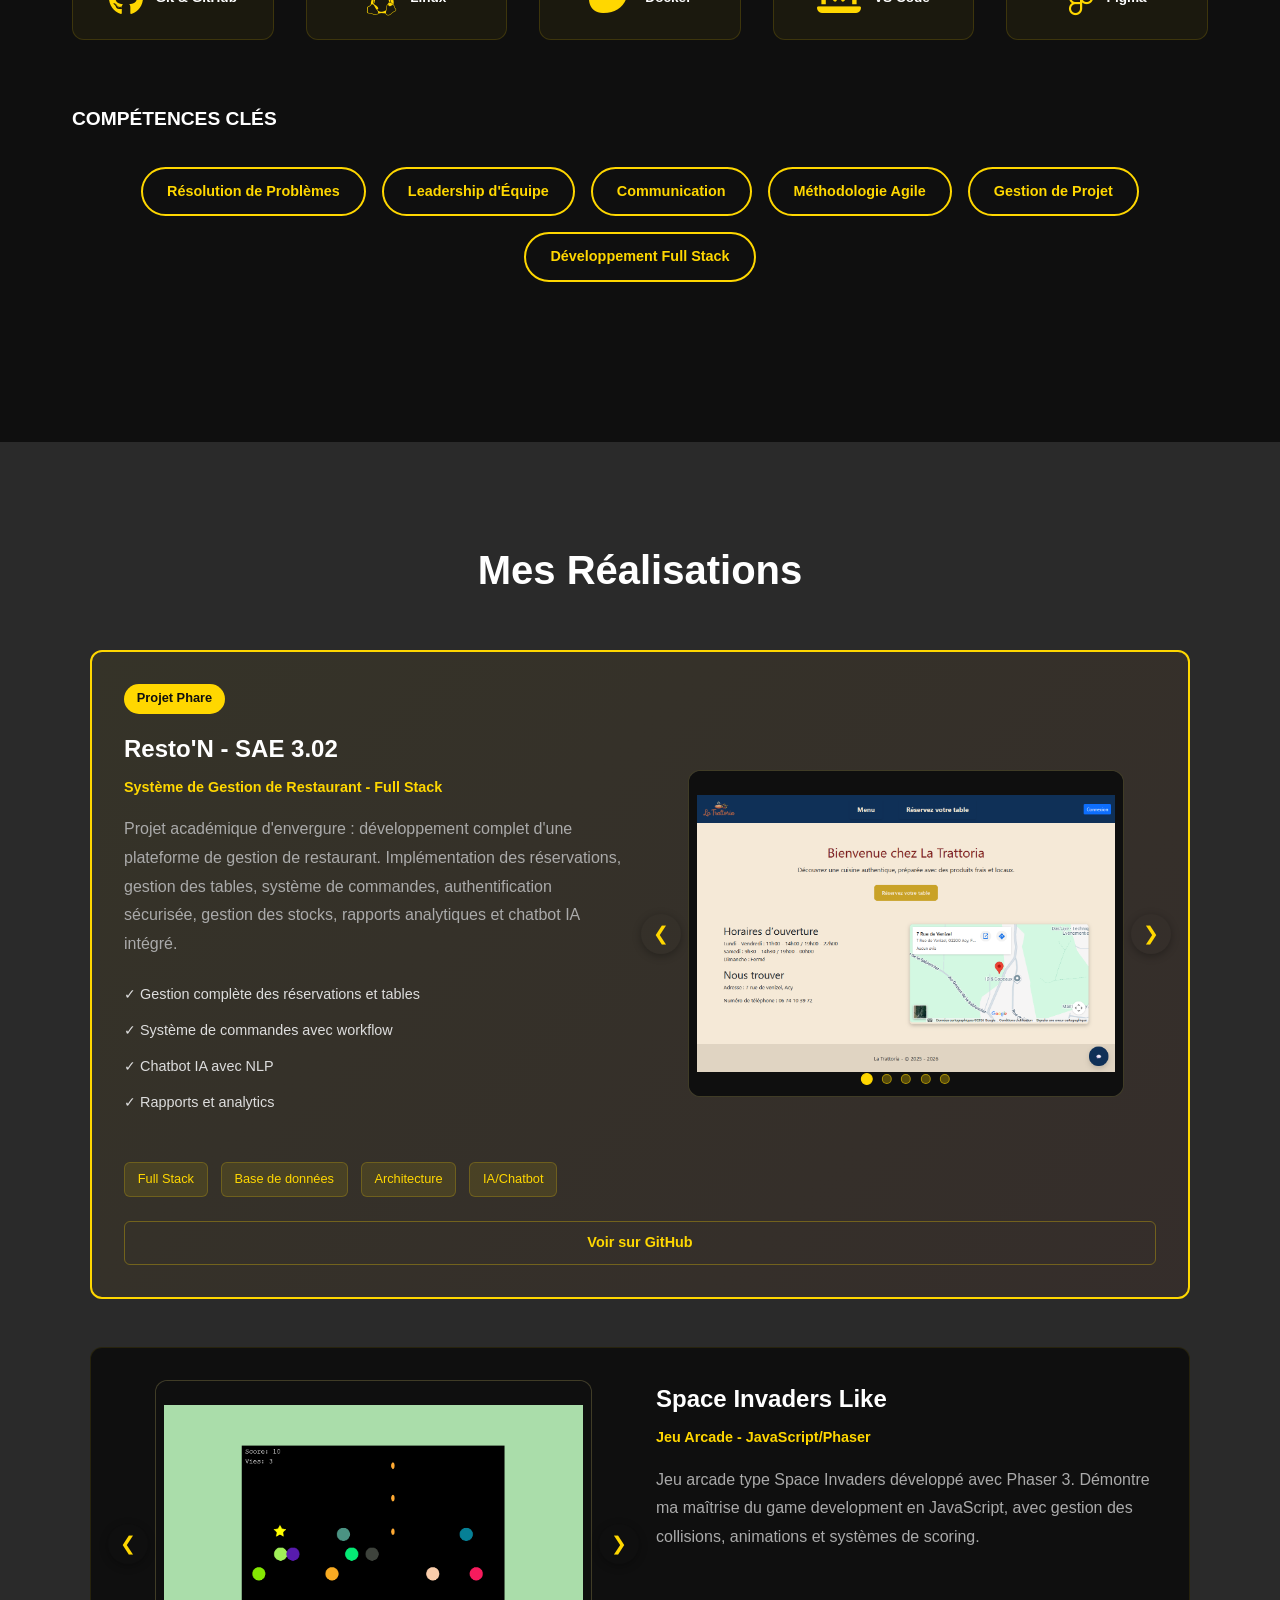
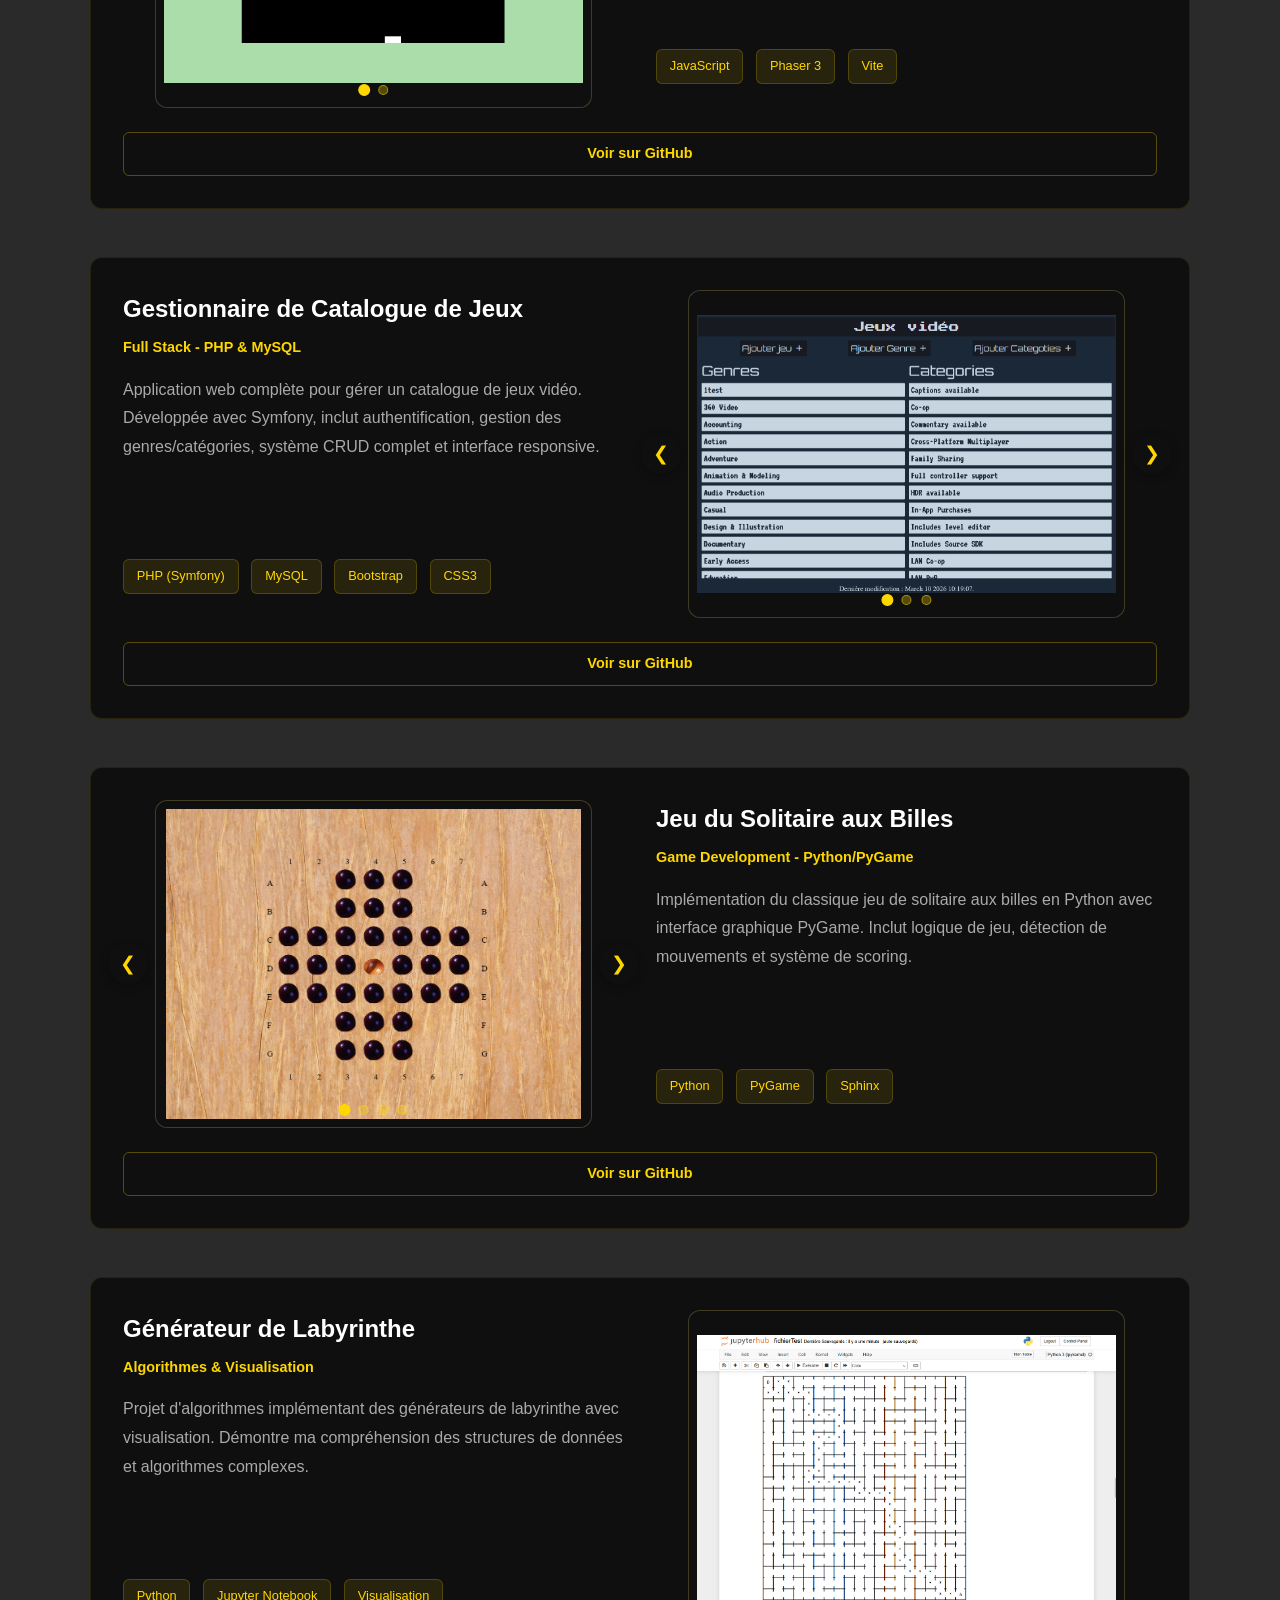
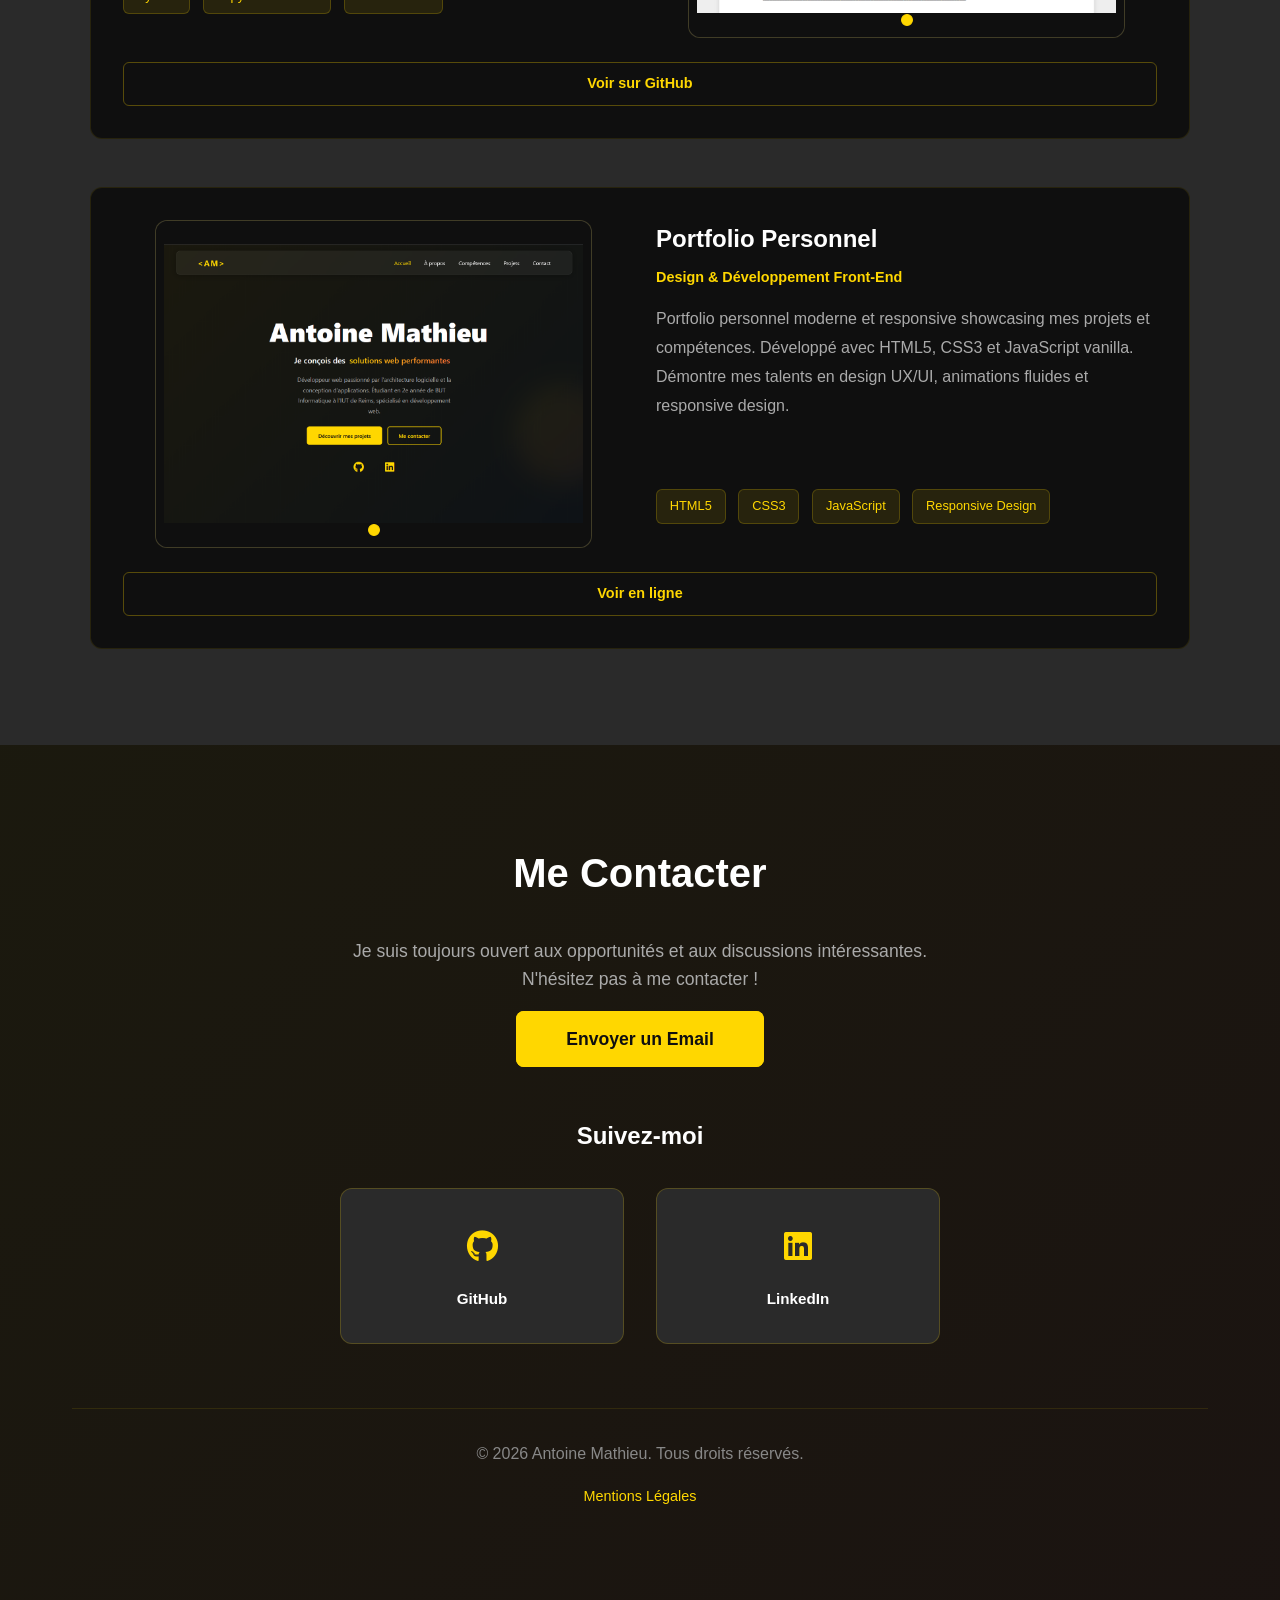
==== commit 10383201: "maj portfolio" ====
--- a/index.html
+++ b/index.html
@@ -23,7 +23,9 @@
     <meta property="og:url" content="https://rx7brapbrap.github.io/portfolio/">
     <meta property="og:title" content="Antoine Mathieu - Développeur Web & Architecte Logiciel">
     <meta property="og:description" content="Portfolio professionnel - Développeur web passionné par l'architecture logicielle et la conception d'applications. Découvrez mes projets et compétences.">
-
+    <meta property="og:image" content="https://rx7brapbrap.github.io/portfolio/assets/img/preview.png">
+    <meta property="og:image:width" content="1200">
+    <meta property="og:image:height" content="630">
     
     <!-- Données Structurées (Schema.org) -->
     <script type="application/ld+json">
@@ -52,10 +54,10 @@
     <link rel="sitemap" href="https://rx7brapbrap.github.io/portfolio/sitemap.xml">
     
     <!-- Ressources -->
-    <link rel="icon" type="image/svg+xml" href="favicon.svg">
+    <link rel="icon" type="image/svg+xml" href="assets/img/favicon.svg">
     <link rel="canonical" href="https://rx7brapbrap.github.io/portfolio/">
     <link rel="stylesheet" href="https://cdnjs.cloudflare.com/ajax/libs/font-awesome/6.4.0/css/all.min.css">
-    <link rel="stylesheet" href="style.css">
+    <link rel="stylesheet" href="css/style.css">
 </head>
 <body>
     <!-- Navigation -->
@@ -68,6 +70,13 @@
                 <a href="#skills">Compétences</a>
                 <a href="#projects">Projets</a>
                 <a href="#contact">Contact</a>
+                <div class="cv-dropdown">
+                    <button class="cv-btn-nav">CV</button>
+                    <div class="cv-menu-nav">
+                        <a href="CV-Antoine-Mathieu-FR.pdf" download class="cv-option-nav">🇫🇷 Français</a>
+                        <a href="CV-Antoine-Mathieu-EN.pdf" download class="cv-option-nav">🇬🇧 English</a>
+                    </div>
+                </div>
             </nav>
             <button class="menu-toggle">☰</button>
         </div>
@@ -125,81 +134,92 @@
             <div class="education-section">
                 <h3>Parcours Académique</h3>
                 <div class="education-timeline">
-                    <div class="education-item">
-                        <div class="education-icon">
-                            <i class="fas fa-graduation-cap"></i>
-                        </div>
-                        <div class="education-content">
-                            <div class="education-info">
-                                <h4>IUT Reims</h4>
-                                <p class="education-degree">BUT Informatique</p>
-                            </div>
-                            <div class="education-date-result">
-                                <p class="education-date"><span class="date-badge">Depuis sept. 2024</span></p>
-                                <p class="education-detail">Spécialisation : Développement web et conception d'applications</p>
-                            </div>
-                        </div>
-                    </div>
-                    <div class="education-item">
-                        <div class="education-icon">
-                            <i class="fa-solid fa-user-nurse"></i>
-                        </div>
-                        <div class="education-content">
-                            <div class="education-info">
-                                <h4>IFSI René Miquel</h4>
-                                <p class="education-degree">Diplôme d'État d'Infirmier</p>
-                            </div>
-                            <div class="education-date-result">
-                                <p class="education-date"><span class="date-badge">2023</span></p>
-                                <p class="education-detail">Charleville-Mézières</p>
-                            </div>
-                        </div>
-                    </div>
-                    <div class="education-item">
-                        <div class="education-icon">
-                            <i class="fa-solid fa-school-flag"></i>
-                        </div>
-                        <div class="education-content">
-                            <div class="education-info">
-                                <h4>Lycée Saint Paul</h4>
-                                <p class="education-degree">Baccalauréat Scientifique</p>
-                            </div>
-                            <div class="education-date-result">
-                                <p class="education-date"><span class="date-badge">2020</span></p>
-                                <p class="education-detail">Charleville-Mézières</p>
-                            </div>
-                        </div>
-                    </div>
-                    <div class="education-item">
-                        <div class="education-icon">
-                            <i class="fa-solid fa-person-swimming fa-flip-horizontal"></i>
-                        </div>
-                        <div class="education-content">
-                            <div class="education-info">
-                                <h4>Centre Aquatique Bernard Albin</h4>
-                                <p class="education-degree">BNSSA</p>
-                            </div>
-                            <div class="education-date-result">
-                                <p class="education-date"><span class="date-badge">2020</span></p>
-                                <p class="education-detail">Brevet National de Sécurité et de Sauvetage Aquatique</p>
-                            </div>
-                        </div>
-                    </div>
-                    <div class="education-item">
-                        <div class="education-icon">
-                            <i class="fas fa-shield"></i>
-                        </div>
-                        <div class="education-content">
-                            <div class="education-info">
-                                <h4>3e Régiment d'Hélicoptères de Combat</h4>
-                                <p class="education-degree">Certificat de Préparation Militaire</p>
-                            </div>
-                            <div class="education-date-result">
-                                <p class="education-date"><span class="date-badge">2018</span></p>
-                                <p class="education-detail">Étain</p>
-                            </div>
-                        </div>
-                    </div>
+                    <a href="https://www.univ-reims.fr/formation/catalogue-de-formation/bachelor-universitaire-de-technologie-informatique,23515,38949.html?args=R9qFsCnMmKDtxCa17YTDkHVqaqbfYRXwwTnCVt2witCDUIiVoUdkeMDp%2AXGEGm2SMIhvMbuZ3_kOrRxvJlk6dOorIryuNioRCyFFyPAvhl9tCdwYdtHRrwAvNC1tDg_H&formation_id=1584" target="_blank" class="education-link">
+                        <div class="education-item">
+                            <div class="education-icon">
+                                <i class="fas fa-graduation-cap"></i>
+                            </div>
+                            <div class="education-content">
+                                <div class="education-info">
+                                    <h4>IUT Reims</h4>
+                                    <p class="education-degree">BUT Informatique</p>
+                                </div>
+                                <div class="education-date-result">
+                                    <p class="education-date"><span class="date-badge">Depuis sept. 2024</span></p>
+                                    <p class="education-detail">Spécialisation : Développement web et conception d'applications</p>
+                                </div>
+                            </div>
+                        </div>
+                    </a>
+                    <a href="https://www.ifsi08.fr/formation-infirmier/metier" target="_blank" class="education-link">
+                        <div class="education-item">
+                            <div class="education-icon">
+                                <i class="fa-solid fa-user-nurse"></i>
+                            </div>
+                            <div class="education-content">
+                                <div class="education-info">
+                                    <h4>IFSI René Miquel</h4>
+                                    <p class="education-degree">Diplôme d'État d'Infirmier</p>
+                                    
+                                </div>
+                                <div class="education-date-result">
+                                    <p class="education-date"><span class="date-badge">2023</span></p>
+                                    <p class="education-detail">IDE</p>
+                                </div>
+                            </div>
+                        </div>
+                    </a>
+                    <a href="https://www.lycee-polyvalent-cfa-saint-paul.com/formations-lycee" target="_blank" class="education-link">
+                        <div class="education-item">
+                            <div class="education-icon">
+                                <i class="fa-solid fa-school-flag"></i>
+                            </div>
+                            <div class="education-content">
+                                <div class="education-info">
+                                    <h4>Lycée Saint Paul</h4>
+                                    <p class="education-degree">Baccalauréat Scientifique</p>
+                                </div>
+                                <div class="education-date-result">
+                                    <p class="education-date"><span class="date-badge">2020</span></p>
+                                    <p class="education-detail">Spécialisation : Physique-Chimie</p>
+                                </div>
+                            </div>
+                        </div>
+                    </a>
+                    <a href="https://equipementsludiques.ardenne-metropole.fr/formation/" target="_blank" class="education-link">
+                        <div class="education-item">
+                            <div class="education-icon">
+                                <i class="fa-solid fa-person-swimming fa-flip-horizontal"></i>
+                            </div>
+                            <div class="education-content">
+                                <div class="education-info">
+                                    <h4>Centre Aquatique Bernard Albin</h4>
+                                    <p class="education-degree">Brevet National de Sécurité et de Sauvetage Aquatique</p>
+                                </div>
+                                <div class="education-date-result">
+                                    <p class="education-date"><span class="date-badge">2020</span></p>
+                                    <p class="education-detail">BNSSA </p>
+                                </div>
+                            </div>
+                        </div>
+                    </a>
+                    <a href="https://concours-armee.fr/blog/preparation-militaire-terre-pmt/#:~:text=Les%20principaux%20types%20de%20Préparation" target="_blank" class="education-link">
+                        <div class="education-item">
+                            <div class="education-icon">
+                                <i class="fas fa-shield"></i>
+                            </div>
+                            <div class="education-content">
+                                <div class="education-info">
+                                    <h4>3e Régiment d'Hélicoptères de Combat</h4>
+                                    <p class="education-degree">Préparation Militaire Terre</p>
+                                </div>
+                                <div class="education-date-result">
+                                    <p class="education-date"><span class="date-badge">2018</span></p>
+                                    <p class="education-detail">PMT</p>
+                                </div>
+                            </div>
+                        </div>
+                    </a>
                 </div>
             </div>
         </div>
@@ -310,16 +330,42 @@
             <div class="projects-grid">
                 <div class="project-card featured">
                     <div class="project-badge">Projet Phare</div>
-                    <div class="project-header">
-                        <h3>Resto'N - SAE 3.02</h3>
-                        <p class="project-subtitle">Système de Gestion de Restaurant - Full Stack</p>
-                    </div>
-                    <p class="project-description">Projet académique d'envergure : développement complet d'une plateforme de gestion de restaurant. Implémentation des réservations, gestion des tables, système de commandes, authentification sécurisée, gestion des stocks, rapports analytiques et chatbot IA intégré.</p>
-                    <div class="project-achievements">
-                        <span class="achievement">✓ Gestion complète des réservations et tables</span>
-                        <span class="achievement">✓ Système de commandes avec workflow</span>
-                        <span class="achievement">✓ Chatbot IA avec NLP</span>
-                        <span class="achievement">✓ Rapports et analytics</span>
+                    <div class="project-content-wrapper">
+                        <div class="project-left">
+                            <div class="project-header">
+                                <h3>Resto'N - SAE 3.02</h3>
+                                <p class="project-subtitle">Système de Gestion de Restaurant - Full Stack</p>
+                            </div>
+                            <p class="project-description">Projet académique d'envergure : développement complet d'une plateforme de gestion de restaurant. Implémentation des réservations, gestion des tables, système de commandes, authentification sécurisée, gestion des stocks, rapports analytiques et chatbot IA intégré.</p>
+                            <div class="project-achievements">
+                                <span class="achievement">✓ Gestion complète des réservations et tables</span>
+                                <span class="achievement">✓ Système de commandes avec workflow</span>
+                                <span class="achievement">✓ Chatbot IA avec NLP</span>
+                                <span class="achievement">✓ Rapports et analytics</span>
+                            </div>
+                        </div>
+                        <div class="project-right">
+                            <div class="carousel-container" data-project="restoN">
+                                <div class="carousel">
+                                    <div class="carousel-inner">
+                                        <img src="assets/img/restoN-home.png" alt="Resto'N - Accueil" class="carousel-slide active">
+                                        <img src="assets/img/restoN-reservation.png" alt="Resto'N - Réservations" class="carousel-slide">
+                                        <img src="assets/img/restoN-commande.png" alt="Resto'N - Commandes" class="carousel-slide">
+                                        <img src="assets/img/restoN-stock.png" alt="Resto'N - Stock" class="carousel-slide">
+                                        <img src="assets/img/restoN-panel_admin.png" alt="Resto'N - Panel Admin" class="carousel-slide">
+                                    </div>
+                                    <button class="carousel-control prev" aria-label="Image précédente">❮</button>
+                                    <button class="carousel-control next" aria-label="Image suivante">❯</button>
+                                    <div class="carousel-indicators">
+                                        <span class="indicator active" data-slide="0"></span>
+                                        <span class="indicator" data-slide="1"></span>
+                                        <span class="indicator" data-slide="2"></span>
+                                        <span class="indicator" data-slide="3"></span>
+                                        <span class="indicator" data-slide="4"></span>
+                                    </div>
+                                </div>
+                            </div>
+                        </div>
                     </div>
                     <div class="project-tech">
                         <span>Full Stack</span>
@@ -333,15 +379,35 @@
                 </div>
 
                 <div class="project-card">
-                    <div class="project-header">
-                        <h3>Space Invaders Like</h3>
-                        <p class="project-subtitle">Jeu Arcade - JavaScript/Phaser</p>
-                    </div>
-                    <p class="project-description">Jeu arcade type Space Invaders développé avec Phaser 3. Démontre ma maîtrise du game development en JavaScript, avec gestion des collisions, animations et systèmes de scoring.</p>
-                    <div class="project-tech">
-                        <span>JavaScript</span>
-                        <span>Phaser 3</span>
-                        <span>Vite</span>
+                    <div class="project-content-wrapper">
+                        <div class="project-left">
+                            <div class="project-header">
+                                <h3>Space Invaders Like</h3>
+                                <p class="project-subtitle">Jeu Arcade - JavaScript/Phaser</p>
+                            </div>
+                            <p class="project-description">Jeu arcade type Space Invaders développé avec Phaser 3. Démontre ma maîtrise du game development en JavaScript, avec gestion des collisions, animations et systèmes de scoring.</p>
+                            <div class="project-tech">
+                                <span>JavaScript</span>
+                                <span>Phaser 3</span>
+                                <span>Vite</span>
+                            </div>
+                        </div>
+                        <div class="project-right">
+                            <div class="carousel-container" data-project="space_invaders">
+                                <div class="carousel">
+                                    <div class="carousel-inner">
+                                        <img src="assets/img/space_invaders-game.png" alt="Space Invaders - Gameplay" class="carousel-slide active">
+                                        <img src="assets/img/space_invaders-game_over.png" alt="Space Invaders - Game Over" class="carousel-slide">
+                                    </div>
+                                    <button class="carousel-control prev" aria-label="Image précédente">❮</button>
+                                    <button class="carousel-control next" aria-label="Image suivante">❯</button>
+                                    <div class="carousel-indicators">
+                                        <span class="indicator active" data-slide="0"></span>
+                                        <span class="indicator" data-slide="1"></span>
+                                    </div>
+                                </div>
+                            </div>
+                        </div>
                     </div>
                     <div class="project-links">
                         <a href="https://github.com/RX7BRAPBRAP/spaceInvaders_like" target="_blank" class="link-btn secondary">Voir sur GitHub</a>
@@ -349,16 +415,38 @@
                 </div>
 
                 <div class="project-card">
-                    <div class="project-header">
-                        <h3>Gestionnaire de Catalogue de Jeux</h3>
-                        <p class="project-subtitle">Full Stack - PHP & MySQL</p>
-                    </div>
-                    <p class="project-description">Application web complète pour gérer un catalogue de jeux vidéo. Développée avec Symfony, inclut authentification, gestion des genres/catégories, système CRUD complet et interface responsive.</p>
-                    <div class="project-tech">
-                        <span>PHP (Symfony)</span>
-                        <span>MySQL</span>
-                        <span>Bootstrap</span>
-                        <span>CSS3</span>
+                    <div class="project-content-wrapper">
+                        <div class="project-left">
+                            <div class="project-header">
+                                <h3>Gestionnaire de Catalogue de Jeux</h3>
+                                <p class="project-subtitle">Full Stack - PHP & MySQL</p>
+                            </div>
+                            <p class="project-description">Application web complète pour gérer un catalogue de jeux vidéo. Développée avec Symfony, inclut authentification, gestion des genres/catégories, système CRUD complet et interface responsive.</p>
+                            <div class="project-tech">
+                                <span>PHP (Symfony)</span>
+                                <span>MySQL</span>
+                                <span>Bootstrap</span>
+                                <span>CSS3</span>
+                            </div>
+                        </div>
+                        <div class="project-right">
+                            <div class="carousel-container" data-project="game">
+                                <div class="carousel">
+                                    <div class="carousel-inner">
+                                        <img src="assets/img/game-home.png" alt="Catalogue de Jeux - Accueil" class="carousel-slide active">
+                                        <img src="assets/img/game-catg.png" alt="Catalogue de Jeux - Catégories" class="carousel-slide">
+                                        <img src="assets/img/game-game_page.png" alt="Catalogue de Jeux - Page Jeu" class="carousel-slide">
+                                    </div>
+                                    <button class="carousel-control prev" aria-label="Image précédente">❮</button>
+                                    <button class="carousel-control next" aria-label="Image suivante">❯</button>
+                                    <div class="carousel-indicators">
+                                        <span class="indicator active" data-slide="0"></span>
+                                        <span class="indicator" data-slide="1"></span>
+                                        <span class="indicator" data-slide="2"></span>
+                                    </div>
+                                </div>
+                            </div>
+                        </div>
                     </div>
                     <div class="project-links">
                         <a href="https://github.com/RX7BRAPBRAP/game_catalog_manager" target="_blank" class="link-btn secondary">Voir sur GitHub</a>
@@ -366,15 +454,39 @@
                 </div>
 
                 <div class="project-card">
-                    <div class="project-header">
-                        <h3>Jeu du Solitaire aux Billes</h3>
-                        <p class="project-subtitle">Game Development - Python/PyGame</p>
-                    </div>
-                    <p class="project-description">Implémentation du classique jeu de solitaire aux billes en Python avec interface graphique PyGame. Inclut logique de jeu, détection de mouvements et système de scoring.</p>
-                    <div class="project-tech">
-                        <span>Python</span>
-                        <span>PyGame</span>
-                        <span>Sphinx</span>
+                    <div class="project-content-wrapper">
+                        <div class="project-left">
+                            <div class="project-header">
+                                <h3>Jeu du Solitaire aux Billes</h3>
+                                <p class="project-subtitle">Game Development - Python/PyGame</p>
+                            </div>
+                            <p class="project-description">Implémentation du classique jeu de solitaire aux billes en Python avec interface graphique PyGame. Inclut logique de jeu, détection de mouvements et système de scoring.</p>
+                            <div class="project-tech">
+                                <span>Python</span>
+                                <span>PyGame</span>
+                                <span>Sphinx</span>
+                            </div>
+                        </div>
+                        <div class="project-right">
+                            <div class="carousel-container" data-project="peg_sol">
+                                <div class="carousel">
+                                    <div class="carousel-inner">
+                                        <img src="assets/img/peg_sol-anglaise_mode_normal.png" alt="Solitaire - Mode Anglais" class="carousel-slide active">
+                                        <img src="assets/img/peg_sol-allemand_mode_avance2.png" alt="Solitaire - Mode Allemand" class="carousel-slide">
+                                        <img src="assets/img/peg_sol-asym_mode_avance1.png" alt="Solitaire - Mode Asymétrique" class="carousel-slide">
+                                        <img src="assets/img/peg_sol-diamant_mode_avance3.png" alt="Solitaire - Mode Diamant" class="carousel-slide">
+                                    </div>
+                                    <button class="carousel-control prev" aria-label="Image précédente">❮</button>
+                                    <button class="carousel-control next" aria-label="Image suivante">❯</button>
+                                    <div class="carousel-indicators">
+                                        <span class="indicator active" data-slide="0"></span>
+                                        <span class="indicator" data-slide="1"></span>
+                                        <span class="indicator" data-slide="2"></span>
+                                        <span class="indicator" data-slide="3"></span>
+                                    </div>
+                                </div>
+                            </div>
+                        </div>
                     </div>
                     <div class="project-links">
                         <a href="https://github.com/RX7BRAPBRAP/game_pegSolitaire" target="_blank" class="link-btn secondary">Voir sur GitHub</a>
@@ -382,15 +494,31 @@
                 </div>
 
                 <div class="project-card">
-                    <div class="project-header">
-                        <h3>Générateur de Labyrinthe</h3>
-                        <p class="project-subtitle">Algorithmes & Visualisation</p>
-                    </div>
-                    <p class="project-description">Projet d'algorithmes implémentant des générateurs de labyrinthe avec visualisation. Démontre ma compréhension des structures de données et algorithmes complexes.</p>
-                    <div class="project-tech">
-                        <span>Python</span>
-                        <span>Jupyter Notebook</span>
-                        <span>Visualisation</span>
+                    <div class="project-content-wrapper">
+                        <div class="project-left">
+                            <div class="project-header">
+                                <h3>Générateur de Labyrinthe</h3>
+                                <p class="project-subtitle">Algorithmes & Visualisation</p>
+                            </div>
+                            <p class="project-description">Projet d'algorithmes implémentant des générateurs de labyrinthe avec visualisation. Démontre ma compréhension des structures de données et algorithmes complexes.</p>
+                            <div class="project-tech">
+                                <span>Python</span>
+                                <span>Jupyter Notebook</span>
+                                <span>Visualisation</span>
+                            </div>
+                        </div>
+                        <div class="project-right">
+                            <div class="carousel-container" data-project="maze">
+                                <div class="carousel">
+                                    <div class="carousel-inner">
+                                        <img src="assets/img/maze-resolution.png" alt="Labyrinthe - Résolution" class="carousel-slide active">
+                                    </div>
+                                    <div class="carousel-indicators">
+                                        <span class="indicator active" data-slide="0"></span>
+                                    </div>
+                                </div>
+                            </div>
+                        </div>
                     </div>
                     <div class="project-links">
                         <a href="https://github.com/RX7BRAPBRAP/maze" target="_blank" class="link-btn secondary">Voir sur GitHub</a>
@@ -398,16 +526,32 @@
                 </div>
 
                 <div class="project-card">
-                    <div class="project-header">
-                        <h3>Portfolio Personnel</h3>
-                        <p class="project-subtitle">Design & Développement Front-End</p>
-                    </div>
-                    <p class="project-description">Portfolio personnel moderne et responsive showcasing mes projets et compétences. Développé avec HTML5, CSS3 et JavaScript vanilla. Démontre mes talents en design UX/UI, animations fluides et responsive design.</p>
-                    <div class="project-tech">
-                        <span>HTML5</span>
-                        <span>CSS3</span>
-                        <span>JavaScript</span>
-                        <span>Responsive Design</span>
+                    <div class="project-content-wrapper">
+                        <div class="project-left">
+                            <div class="project-header">
+                                <h3>Portfolio Personnel</h3>
+                                <p class="project-subtitle">Design & Développement Front-End</p>
+                            </div>
+                            <p class="project-description">Portfolio personnel moderne et responsive showcasing mes projets et compétences. Développé avec HTML5, CSS3 et JavaScript vanilla. Démontre mes talents en design UX/UI, animations fluides et responsive design.</p>
+                            <div class="project-tech">
+                                <span>HTML5</span>
+                                <span>CSS3</span>
+                                <span>JavaScript</span>
+                                <span>Responsive Design</span>
+                            </div>
+                        </div>
+                        <div class="project-right">
+                            <div class="carousel-container" data-project="portfolio">
+                                <div class="carousel">
+                                    <div class="carousel-inner">
+                                        <img src="assets/img/preview.png" alt="Portfolio - Aperçu" class="carousel-slide active">
+                                    </div>
+                                    <div class="carousel-indicators">
+                                        <span class="indicator active" data-slide="0"></span>
+                                    </div>
+                                </div>
+                            </div>
+                        </div>
                     </div>
                     <div class="project-links">
                         <a href="#" class="link-btn secondary">Voir en ligne</a>
@@ -457,6 +601,6 @@
         </div>
     </section>
 
-    <script src="script.js"></script>
+    <script src="js/script.js"></script>
 </body>
 </html>
--- a/css/style.css
+++ b/css/style.css
@@ -0,0 +1,1373 @@
+* {
+    margin: 0;
+    padding: 0;
+    box-sizing: border-box;
+}
+
+:root {
+    --primary: #FFD700;
+    --secondary: #0057AD;
+    --dark: #1a1a1a;
+    --darker: #0f0f0f;
+    --light: #ffffff;
+    --gray: #2a2a2a;
+    --gray-light: #3a3a3a;
+    --accent: #FF6B35;
+    --success: #4CAF50;
+}
+
+html {
+    scroll-behavior: smooth;
+}
+
+body {
+    font-family: -apple-system, BlinkMacSystemFont, 'Segoe UI', 'Roboto', 'Oxygen', 'Ubuntu', 'Cantarell', sans-serif;
+    background-color: var(--darker);
+    color: var(--light);
+    line-height: 1.6;
+    overflow-x: hidden;
+}
+
+.container {
+    max-width: 1200px;
+    margin: 0 auto;
+    padding: 0 2rem;
+}
+
+.container-header {
+    max-width: 1200px;
+    margin: 0 auto;
+    display: flex;
+    justify-content: space-between;
+    align-items: center;
+    padding: 0 2rem;
+}
+
+/* Header */
+header {
+    position: fixed;
+    top: 20px;
+    left: 50%;
+    transform: translateX(-50%);
+    width: calc(100% - 40px);
+    max-width: 1200px;
+    background: rgba(255, 255, 255, 0.05);
+    backdrop-filter: blur(10px);
+    -webkit-backdrop-filter: blur(10px);
+    border-radius: 12px;
+    padding: 1rem 2rem;
+    z-index: 1000;
+    border: 1px solid rgba(255, 255, 255, 0.1);
+}
+
+.logo {
+    font-size: 1.5rem;
+    font-weight: bold;
+    color: var(--primary);
+    letter-spacing: 0.1em;
+    transition: transform 0.3s ease;
+}
+
+.logo:hover {
+    transform: scale(1.05);
+}
+
+nav {
+    display: flex;
+    gap: 2.5rem;
+}
+
+nav a {
+    color: var(--light);
+    text-decoration: none;
+    font-weight: 500;
+    transition: all 0.3s ease;
+    position: relative;
+}
+
+nav a::after {
+    content: '';
+    position: absolute;
+    bottom: -5px;
+    left: 0;
+    width: 0;
+    height: 2px;
+    background-color: var(--primary);
+    transition: width 0.3s ease;
+}
+
+nav a:hover {
+    color: var(--primary);
+}
+
+nav a:hover::after {
+    width: 100%;
+}
+
+.menu-toggle {
+    display: none;
+    background-color: transparent;
+    border: none;
+    color: var(--primary);
+    font-size: 1.5rem;
+    cursor: pointer;
+}
+
+/* CV Dropdown in Navbar */
+.cv-dropdown {
+    position: relative;
+    display: inline-block;
+}
+
+.cv-btn-nav {
+    color: var(--light);
+    background: transparent;
+    border: none;
+    font-weight: 500;
+    font-size: 1rem;
+    cursor: pointer;
+    transition: all 0.3s ease;
+    position: relative;
+    padding: 0;
+    display: inline-block;
+}
+
+.cv-btn-nav::before {
+    content: '▼';
+    font-size: 0.7rem;
+    margin-right: 0.4rem;
+    transition: transform 0.3s cubic-bezier(0.4, 0, 0.2, 1);
+    display: inline-block;
+}
+
+.cv-btn-nav::after {
+    content: '';
+    position: absolute;
+    bottom: -5px;
+    left: 0;
+    width: 0;
+    height: 2px;
+    background-color: var(--primary);
+    transition: width 0.3s ease;
+}
+
+.cv-btn-nav:hover {
+    color: var(--primary);
+}
+
+.cv-btn-nav:hover::after {
+    width: 100%;
+}
+
+.cv-dropdown.active .cv-btn-nav {
+    color: var(--primary);
+}
+
+.cv-dropdown.active .cv-btn-nav::before {
+    transform: rotate(180deg);
+}
+
+.cv-dropdown.active .cv-btn-nav::after {
+    width: 100%;
+}
+
+.cv-menu-nav {
+    position: absolute;
+    top: calc(100% + 0.8rem);
+    left: 0;
+    background-color: var(--darker);
+    border: 1px solid rgba(255, 215, 0, 0.3);
+    border-radius: 8px;
+    min-width: 200px;
+    opacity: 0;
+    visibility: hidden;
+    transform: translateY(-15px) scale(0.95);
+    transition: all 0.3s cubic-bezier(0.4, 0, 0.2, 1);
+    z-index: 1000;
+    box-shadow: 0 10px 30px rgba(0, 0, 0, 0.4);
+    overflow: hidden;
+}
+
+.cv-dropdown.active .cv-menu-nav {
+    opacity: 1;
+    visibility: visible;
+    transform: translateY(0) scale(1);
+    box-shadow: 0 15px 40px rgba(255, 215, 0, 0.1);
+}
+
+.cv-option-nav {
+    display: flex;
+    align-items: center;
+    gap: 0.75rem;
+    padding: 0.9rem 1.2rem;
+    color: var(--light);
+    text-decoration: none;
+    transition: all 0.2s ease;
+    border-bottom: 1px solid rgba(255, 215, 0, 0.05);
+    position: relative;
+}
+
+.cv-option-nav::before {
+    content: '';
+    position: absolute;
+    left: 0;
+    top: 0;
+    bottom: 0;
+    width: 3px;
+    background-color: var(--primary);
+    opacity: 0;
+    transform: scaleY(0);
+    transition: all 0.2s ease;
+}
+
+.cv-option-nav:last-child {
+    border-bottom: none;
+}
+
+.cv-option-nav:hover {
+    background-color: rgba(255, 215, 0, 0.08);
+    color: var(--primary);
+    padding-left: 1.5rem;
+}
+
+.cv-option-nav:hover::before {
+    opacity: 1;
+    transform: scaleY(1);
+}
+
+/* Hero Section */
+.hero {
+    display: flex;
+    flex-direction: column;
+    align-items: center;
+    justify-content: center;
+    min-height: 100vh;
+    padding-top: 140px;
+    padding-bottom: 60px;
+    gap: 2rem;
+    overflow: hidden;
+    position: relative;
+    background: linear-gradient(135deg, rgba(255, 215, 0, 0.05) 0%, rgba(0, 87, 173, 0.05) 100%);
+    text-align: center;
+    width: 100%;
+}
+
+.hero-content {
+    z-index: 10;
+    max-width: 700px;
+    width: 100%;
+    padding: 0 2rem;
+    margin: 0 auto;
+}
+
+.hero-intro {
+    font-size: 1rem;
+    color: #aaa;
+    font-weight: 500;
+    margin-bottom: 1rem;
+    letter-spacing: 0.05em;
+}
+
+.hero-title-wrapper {
+    margin-bottom: 1.5rem;
+    width: 100%;
+}
+
+.hero-title {
+    font-size: clamp(2.5rem, 10vw, 5rem);
+    font-weight: 900;
+    line-height: 1.1;
+    margin-bottom: 1rem;
+    color: var(--light);
+    white-space: nowrap;
+}
+
+.hero-tagline {
+    display: flex;
+    align-items: center;
+    justify-content: center;
+    gap: 0.8rem;
+    font-size: 1.5rem;
+    font-weight: 600;
+    margin-bottom: 1.5rem;
+    flex-wrap: wrap;
+}
+
+.hero-tagline span {
+    color: var(--light);
+}
+
+.hero-animated-text {
+    display: flex;
+    align-items: center;
+    gap: 0.3rem;
+}
+
+.hero-animated-text .text {
+    background: linear-gradient(135deg, var(--primary), #FF6B35);
+    -webkit-background-clip: text;
+    -webkit-text-fill-color: transparent;
+    background-clip: text;
+}
+
+.hero-animated-text .cursor {
+    color: var(--primary);
+    font-weight: bold;
+    animation: blink 0.8s infinite;
+}
+
+@keyframes blink {
+    0%, 49% {
+        opacity: 1;
+    }
+    50%, 100% {
+        opacity: 0;
+    }
+}
+
+.hero-description {
+    font-size: 1.1rem;
+    color: #aaa;
+    line-height: 1.8;
+    margin-bottom: 2rem;
+    max-width: 500px;
+    margin-left: auto;
+    margin-right: auto;
+}
+
+.hero-cta {
+    display: flex;
+    gap: 1rem;
+    margin-bottom: 2rem;
+    justify-content: center;
+    flex-wrap: wrap;
+}
+
+.btn {
+    padding: 0.8rem 2rem;
+    border: 2px solid var(--primary);
+    background-color: transparent;
+    color: var(--primary);
+    text-decoration: none;
+    border-radius: 8px;
+    font-weight: 600;
+    transition: all 0.3s ease;
+    cursor: pointer;
+    font-size: 1rem;
+}
+
+.btn-primary {
+    background-color: var(--primary);
+    color: var(--darker);
+}
+
+.btn-primary:hover {
+    transform: translateY(-2px);
+    box-shadow: 0 10px 30px rgba(255, 215, 0, 0.3);
+}
+
+.btn-secondary {
+    background-color: transparent;
+    color: var(--primary);
+    border-color: var(--primary);
+}
+
+.btn-secondary:hover {
+    background-color: rgba(255, 215, 0, 0.1);
+    transform: translateY(-2px);
+}
+
+.btn-large {
+    padding: 1rem 3rem;
+    font-size: 1.1rem;
+}
+
+.social-hero {
+    display: flex;
+    gap: 1.5rem;
+    margin-top: 2rem;
+    justify-content: center;
+    width: 100%;
+}
+
+.social-hero a {
+    text-decoration: none;
+}
+
+.social-link {
+    width: 70px;
+    height: 70px;
+    display: flex;
+    align-items: center;
+    justify-content: center;
+    color: var(--primary);
+    transition: all 0.3s ease;
+    border-radius: 8px;
+    font-size: 1.3rem;
+}
+
+.social-link:hover {
+    transform: translateY(-2px);
+    box-shadow: 0 5px 15px rgba(255, 215, 0, 0.3);
+    background-color: rgba(255, 215, 0, 0.1);
+}
+
+.social-link i {
+    font-size: 1.3rem;
+}
+
+.hero-animation {
+    position: absolute;
+    width: 300px;
+    height: 300px;
+    top: 50%;
+    right: 5%;
+    transform: translateY(-50%);
+    opacity: 0.3;
+}
+
+.floating-shape {
+    position: absolute;
+    width: 300px;
+    height: 300px;
+    background: linear-gradient(135deg, var(--primary), #FF6B35);
+    border-radius: 50%;
+    opacity: 0.2;
+    filter: blur(40px);
+    top: 50%;
+    left: 50%;
+    transform: translate(-50%, -50%);
+}
+
+/* About Section */
+.about {
+    padding: 6rem 0;
+    background-color: var(--gray);
+    position: relative;
+    z-index: 1;
+}
+
+.about h2 {
+    text-align: center;
+}
+
+.about-content {
+    display: flex;
+    justify-content: center;
+    gap: 2rem;
+    max-width: 900px;
+    margin: 0 auto 4rem;
+}
+
+.about-text {
+    max-width: 700px;
+}
+
+.about-text p {
+    margin-bottom: 1.5rem;
+    color: #ccc;
+    line-height: 1.8;
+    font-size: 1.05rem;
+}
+
+/* Education Section */
+.education-section {
+    max-width: 1100px;
+    margin: 0 auto;
+}
+
+.education-section h3 {
+    font-size: 2rem;
+    margin-bottom: 3rem;
+    text-align: left;
+    color: var(--light);
+    font-weight: 700;
+}
+
+.education-timeline {
+    display: flex;
+    flex-direction: column;
+    gap: 2rem;
+}
+
+.education-item {
+    background: linear-gradient(135deg, rgba(255, 215, 0, 0.08) 0%, rgba(255, 107, 53, 0.05) 100%);
+    padding: 2rem;
+    border-radius: 12px;
+    border: 1px solid rgba(255, 215, 0, 0.2);
+    display: flex;
+    gap: 2rem;
+    transition: all 0.3s cubic-bezier(0.4, 0, 0.2, 1);
+}
+
+.education-item:hover {
+    transform: translateY(-8px);
+    border-color: var(--primary);
+    background: linear-gradient(135deg, rgba(255, 215, 0, 0.12) 0%, rgba(255, 107, 53, 0.08) 100%);
+    box-shadow: 0 10px 30px rgba(255, 215, 0, 0.2);
+}
+
+.education-link {
+    text-decoration: none;
+    color: inherit;
+    display: block;
+}
+
+.education-link:link,
+.education-link:visited,
+.education-link:hover,
+.education-link:active {
+    text-decoration: none;
+    color: inherit;
+}
+
+.education-icon {
+    font-size: 2.5rem;
+    flex-shrink: 0;
+    opacity: 0.9;
+    color: var(--primary);
+    display: flex;
+    align-items: center;
+    justify-content: center;
+    width: 60px;
+    height: 60px;
+    background: rgba(255, 215, 0, 0.1);
+    border-radius: 10px;
+}
+
+.education-content {
+    flex: 1;
+    display: flex;
+    justify-content: space-between;
+    align-items: flex-start;
+    gap: 2rem;
+}
+
+.education-info {
+    flex: 1;
+    text-align: left;
+}
+
+.education-info h4 {
+    font-size: 1.3rem;
+    margin-bottom: 0.5rem;
+    color: var(--light);
+    font-weight: 700;
+}
+
+.education-degree {
+    font-size: 1rem;
+    color: var(--primary);
+    font-weight: 600;
+    margin-bottom: 0;
+}
+
+.education-date-result {
+    display: flex;
+    flex-direction: column;
+    gap: 0.5rem;
+    text-align: right;
+    white-space: nowrap;
+}
+
+.education-date {
+    font-size: 0.85rem;
+    color: #aaa;
+    font-weight: 500;
+    margin: 0;
+}
+
+.date-badge {
+    display: inline-block;
+    padding: 0.35rem 0.8rem;
+    background: rgba(255, 215, 0, 0.15);
+    color: var(--primary);
+    border-radius: 6px;
+    font-size: 0.8rem;
+    font-weight: 600;
+}
+
+.education-detail {
+    font-size: 0.9rem;
+    color: #bbb;
+    line-height: 1.6;
+    margin: 0;
+}
+
+/* Skills Section */
+.skills {
+    padding: 6rem 0;
+    background-color: var(--darker);
+}
+
+.skills h2 {
+    font-size: 2.5rem;
+    font-weight: 700;
+    margin-bottom: 3rem;
+    text-align: center;
+    background: linear-gradient(135deg, var(--primary), #FF6B35);
+    -webkit-background-clip: text;
+    -webkit-text-fill-color: transparent;
+    background-clip: text;
+}
+
+.skills-content {
+    max-width: 1200px;
+    margin: 0 auto;
+}
+
+.skill-category {
+    margin-bottom: 4rem;
+}
+
+.skill-category h3 {
+    font-size: 1.2rem;
+    font-weight: 700;
+    margin-bottom: 2rem;
+    color: var(--light);
+    text-transform: capitalize;
+}
+
+.skill-items-grid {
+    display: grid;
+    grid-template-columns: repeat(auto-fit, minmax(120px, 1fr));
+    gap: 2rem;
+}
+
+.skill-item-card {
+    display: flex;
+    flex-direction: row;
+    align-items: center;
+    justify-content: center;
+    gap: 0.8rem;
+    padding: 1.5rem 1rem;
+    background-color: rgba(255, 215, 0, 0.05);
+    border: 1px solid rgba(255, 215, 0, 0.15);
+    border-radius: 12px;
+    text-align: center;
+    transition: all 0.3s ease;
+    cursor: pointer;
+}
+
+.skill-item-card i {
+    font-size: 2.2rem;
+    color: var(--primary);
+}
+
+.skill-item-card:hover {
+    transform: translateY(-8px);
+    background-color: rgba(255, 215, 0, 0.1);
+    border-color: var(--primary);
+    box-shadow: 0 10px 30px rgba(255, 215, 0, 0.15);
+}
+
+.skill-item-icon {
+    font-size: 2rem;
+    display: block;
+    margin: 0 auto 0.5rem auto;
+    color: var(--primary);
+}
+
+.skill-item-card span {
+    font-size: 0.85rem;
+    font-weight: 600;
+    color: var(--light);
+}
+
+.core-competencies .competencies-list {
+    display: flex;
+    flex-wrap: wrap;
+    gap: 1rem;
+    justify-content: center;
+}
+
+.competency-tag {
+    display: inline-block;
+    padding: 0.7rem 1.5rem;
+    background-color: transparent;
+    color: var(--primary);
+    border: 2px solid var(--primary);
+    border-radius: 25px;
+    font-size: 0.9rem;
+    font-weight: 600;
+    transition: all 0.3s ease;
+}
+
+.competency-tag:hover {
+    background-color: var(--primary);
+    color: var(--darker);
+    transform: scale(1.05);
+}
+
+/* Projects Section */
+.projects {
+    padding: 6rem 0;
+    background-color: var(--gray);
+}
+
+.projects h2 {
+    font-size: 2.5rem;
+    font-weight: 700;
+    margin-bottom: 3rem;
+    text-align: center;
+}
+
+.projects-grid {
+    display: flex;
+    flex-direction: column;
+    gap: 3rem;
+    max-width: 1100px;
+    margin: 0 auto;
+}
+
+.project-card {
+    background-color: var(--darker);
+    border: 1px solid rgba(255, 215, 0, 0.1);
+    border-radius: 12px;
+    padding: 2rem;
+    transition: all 0.3s ease;
+    display: flex;
+    flex-direction: column;
+    position: relative;
+    overflow: hidden;
+}
+
+.project-content-wrapper {
+    display: flex;
+    gap: 2rem;
+    margin-bottom: 1.5rem;
+    align-items: stretch;
+}
+
+.project-left {
+    flex: 1;
+    display: flex;
+    flex-direction: column;
+    justify-content: flex-start;
+}
+
+.project-right {
+    flex: 1;
+    display: flex;
+    align-items: center;
+}
+
+.projects-grid > .project-card:nth-child(even) .project-content-wrapper {
+    flex-direction: row-reverse;
+}
+
+.project-card::before {
+    content: '';
+    position: absolute;
+    top: 0;
+    left: 0;
+    right: 0;
+    height: 4px;
+    background: linear-gradient(90deg, var(--primary));
+    transform: scaleX(0);
+    transform-origin: left;
+    transition: transform 0.3s ease;
+}
+
+.project-card:hover {
+    transform: translateY(-8px);
+    border-color: var(--primary);
+    box-shadow: 0 15px 40px rgba(255, 215, 0, 0.15);
+}
+
+.project-card:hover::before {
+    transform: scaleX(1);
+}
+
+.project-card.featured {
+    background: linear-gradient(135deg, rgba(255, 215, 0, 0.05), rgba(255, 107, 53, 0.05));
+    border: 2px solid var(--primary);
+    max-width: 100%;
+    margin: 0;
+}
+
+.project-badge {
+    display: inline-block;
+    background-color: var(--primary);
+    color: var(--darker);
+    padding: 0.3rem 0.8rem;
+    border-radius: 20px;
+    font-size: 0.8rem;
+    font-weight: 600;
+    margin-bottom: 1rem;
+    width: fit-content;
+}
+
+.project-header {
+    margin-bottom: 1rem;
+}
+
+.project-header h3 {
+    font-size: 1.5rem;
+    margin-bottom: 0.5rem;
+}
+
+.project-subtitle {
+    color: var(--primary);
+    font-weight: 600;
+    font-size: 0.9rem;
+}
+
+.project-description {
+    color: #aaa;
+    line-height: 1.8;
+    margin-bottom: 1.5rem;
+    flex-grow: 1;
+}
+
+.project-achievements {
+    display: flex;
+    flex-direction: column;
+    gap: 0.8rem;
+    margin-bottom: 1.5rem;
+}
+
+.achievement {
+    font-size: 0.9rem;
+    color: #ddd;
+}
+
+.project-tech {
+    display: flex;
+    flex-wrap: wrap;
+    gap: 0.8rem;
+    margin-bottom: 1.5rem;
+}
+
+.project-tech span {
+    background-color: rgba(255, 215, 0, 0.1);
+    color: var(--primary);
+    padding: 0.4rem 0.8rem;
+    border-radius: 6px;
+    font-size: 0.8rem;
+    border: 1px solid rgba(255, 215, 0, 0.2);
+}
+
+.project-links {
+    display: flex;
+    gap: 1rem;
+}
+
+.link-btn {
+    flex: 1;
+    padding: 0.6rem 1.2rem;
+    background-color: rgba(255, 215, 0, 0.1);
+    color: var(--primary);
+    text-decoration: none;
+    border-radius: 6px;
+    border: 1px solid rgba(255, 215, 0, 0.3);
+    text-align: center;
+    font-weight: 600;
+    transition: all 0.3s ease;
+    font-size: 0.9rem;
+}
+
+.link-btn.secondary {
+    background-color: transparent;
+}
+
+.link-btn.secondary:hover {
+    background-color: var(--primary);
+    color: var(--darker);
+}
+
+
+/* Carousel Styles */
+.carousel-container {
+    position: relative;
+    width: 100%;
+    display: flex;
+    align-items: center;
+    gap: 1rem;
+    max-height: 400px;
+    padding: 0 2rem;
+    box-sizing: border-box;
+}
+
+.carousel {
+    position: relative;
+    flex: 1;
+    height: 100%;
+    aspect-ratio: 4 / 3;
+    background-color: var(--gray);
+    border-radius: 12px;
+    border: 1px solid rgba(255, 215, 0, 0.1);
+    overflow: visible;
+}
+
+.carousel-inner {
+    position: relative;
+    width: 100%;
+    height: 100%;
+    background-color: var(--darker);
+    overflow: hidden;
+    border-radius: 12px;
+}
+
+.carousel-slide {
+    position: absolute;
+    top: 0;
+    left: 0;
+    width: 100%;
+    height: 100%;
+    opacity: 0;
+    transform: translateX(30px);
+    transition: all 0.6s cubic-bezier(0.4, 0, 0.2, 1);
+    object-fit: scale-down;
+    background-color: var(--darker);
+    padding: 0.5rem;
+}
+
+.carousel-slide.active {
+    opacity: 1;
+    transform: translateX(0);
+}
+
+.carousel-control {
+    position: absolute;
+    top: 50%;
+    transform: translateY(-50%);
+    flex-shrink: 0;
+    background-color: transparent;
+    color: var(--primary);
+    border: none;
+    width: 40px;
+    height: 40px;
+    border-radius: 50%;
+    cursor: pointer;
+    font-size: 1.2rem;
+    transition: all 0.3s ease;
+    display: flex;
+    align-items: center;
+    justify-content: center;
+    box-shadow: 0 2px 8px rgba(0, 0, 0, 0.3);
+    z-index: 10;
+}
+
+.carousel-control:hover {
+    background-color: rgba(255, 215, 0, 0.1);
+    transform: translateY(-50%) scale(1.1);
+    box-shadow: 0 4px 12px rgba(255, 215, 0, 0.25);
+}
+
+.carousel-control.prev {
+    left: -3rem;
+}
+
+.carousel-control.next {
+    right: -3rem;
+}
+
+.carousel-indicators {
+    position: absolute;
+    bottom: 12px;
+    left: 50%;
+    transform: translateX(-50%);
+    display: flex;
+    gap: 0.6rem;
+    z-index: 10;
+}
+
+.indicator {
+    width: 10px;
+    height: 10px;
+    border-radius: 50%;
+    background-color: rgba(255, 215, 0, 0.3);
+    cursor: pointer;
+    transition: all 0.3s ease;
+    border: 1px solid rgba(255, 215, 0, 0.5);
+}
+
+.indicator.active {
+    background-color: var(--primary);
+    transform: scale(1.2);
+    border-color: var(--primary);
+}
+
+.indicator:hover {
+    background-color: rgba(255, 215, 0, 0.6);
+}
+
+/* Responsive Carousel */
+@media (max-width: 768px) {
+    .project-content-wrapper {
+        flex-direction: column;
+        gap: 1.5rem;
+    }
+
+    .projects-grid > .project-card:nth-child(even) .project-content-wrapper {
+        flex-direction: column;
+    }
+
+    .carousel-control {
+        width: 36px;
+        height: 36px;
+        font-size: 1rem;
+    }
+
+    .indicator {
+        width: 8px;
+        height: 8px;
+    }
+}
+
+/* Contact Section */
+.contact {
+    padding: 6rem 0;
+    background: linear-gradient(135deg, rgba(255, 215, 0, 0.05), rgba(255, 107, 53, 0.05));
+    text-align: center;
+}
+
+.contact h2 {
+    font-size: 2.5rem;
+    font-weight: 700;
+    margin-bottom: 2rem;
+    text-align: center;
+}
+
+.contact-intro {
+    font-size: 1.1rem;
+    color: #aaa;
+    margin-bottom: 2rem;
+    max-width: 600px;
+    margin-left: auto;
+    margin-right: auto;
+}
+
+.contact-main {
+    margin-bottom: 4rem;
+}
+
+.contact-social h3 {
+    font-size: 1.5rem;
+    margin-bottom: 2rem;
+}
+
+.social-grid {
+    display: grid;
+    grid-template-columns: repeat(auto-fit, minmax(120px, 1fr));
+    gap: 2rem;
+    max-width: 600px;
+    margin: 0 auto;
+}
+
+.social-card {
+    background-color: var(--gray);
+    padding: 2rem 1rem;
+    border-radius: 12px;
+    border: 1px solid rgba(255, 215, 0, 0.2);
+    text-decoration: none;
+    color: var(--light);
+    transition: all 0.3s ease;
+    display: flex;
+    flex-direction: column;
+    align-items: center;
+    gap: 1rem;
+}
+
+.social-card:hover {
+    transform: translateY(-8px);
+    border-color: var(--primary);
+    background-color: var(--gray-light);
+    box-shadow: 0 10px 30px rgba(255, 215, 0, 0.15);
+}
+
+.social-icon {
+    width: 50px;
+    height: 50px;
+    display: flex;
+    align-items: center;
+    justify-content: center;
+    color: var(--primary);
+    font-size: 2rem;
+}
+
+.social-icon i {
+    font-size: 2rem;
+}
+
+.social-name {
+    font-weight: 600;
+    font-size: 0.95rem;
+}
+
+.footer {
+    margin-top: 4rem;
+    padding-top: 2rem;
+    border-top: 1px solid rgba(255, 215, 0, 0.1);
+    color: #888;
+}
+
+.footer-links {
+    margin-top: 1rem;
+}
+
+.footer-links a {
+    color: var(--primary);
+    text-decoration: none;
+    transition: color 0.3s ease;
+    font-size: 0.9rem;
+}
+
+.footer-links a:hover {
+    color: #FF6B35;
+    text-decoration: underline;
+}
+
+/* Mobile Responsive */
+.mentions-legales {
+    padding: 150px 0 60px;
+    min-height: 100vh;
+}
+
+.mentions-legales h1 {
+    font-size: 2.5rem;
+    font-weight: 700;
+    margin-bottom: 2rem;
+    background: linear-gradient(135deg, var(--primary), #FF6B35);
+    -webkit-background-clip: text;
+    -webkit-text-fill-color: transparent;
+    background-clip: text;
+}
+
+.mentions-legales h2 {
+    font-size: 1.5rem;
+    font-weight: 700;
+    margin-top: 2rem;
+    margin-bottom: 1rem;
+    color: var(--primary);
+}
+
+.mentions-legales p {
+    margin-bottom: 1rem;
+    line-height: 1.8;
+    color: #ddd;
+}
+
+.mentions-legales ul {
+    margin-left: 2rem;
+    margin-bottom: 1rem;
+}
+
+.mentions-legales li {
+    margin-bottom: 0.5rem;
+    color: #ddd;
+}
+
+.mentions-legales hr {
+    margin: 2rem 0;
+    border: 1px solid rgba(255, 215, 0, 0.1);
+}
+
+.mentions-legales a {
+    color: var(--primary);
+    text-decoration: none;
+    transition: color 0.3s ease;
+}
+
+.mentions-legales a:hover {
+    color: #FF6B35;
+    text-decoration: underline;
+}
+
+.footer-page {
+    text-align: center;
+    padding: 2rem 0;
+    margin-top: 2rem;
+    border-top: 1px solid rgba(255, 215, 0, 0.1);
+    color: #888;
+}
+
+.footer-page a {
+    color: var(--primary);
+    text-decoration: none;
+    transition: color 0.3s ease;
+}
+
+.footer-page a:hover {
+    color: #FF6B35;
+}
+
+/* Mobile Responsive */
+@media (max-width: 768px) {
+    header {
+        top: 10px;
+        width: calc(100% - 20px);
+        padding: 0.8rem 1rem;
+    }
+
+    .container-header {
+        padding: 0 1rem;
+    }
+
+    .logo {
+        font-size: 1.2rem;
+    }
+
+    .hero {
+        padding: 140px 1rem 60px;
+    }
+
+    .hero-animation {
+        display: none;
+    }
+
+    .hero-cta {
+        flex-direction: column;
+    }
+
+    .social-hero {
+        justify-content: center;
+    }
+
+    nav {
+        flex-direction: column;
+        gap: 1rem;
+        display: none;
+        position: absolute;
+        top: 60px;
+        left: 0;
+        right: 0;
+        background-color: var(--dark);
+        padding: 1rem;
+    }
+
+    nav a {
+        padding: 0.5rem 0;
+    }
+
+    .menu-toggle {
+        display: block;
+    }
+
+    nav.mobile-open {
+        display: flex;
+    }
+
+    /* CV Dropdown mobile styles */
+    nav .cv-dropdown {
+        width: 100%;
+    }
+
+    nav .cv-btn-nav {
+        width: 100%;
+        justify-content: flex-start;
+        padding: 0.5rem 0;
+    }
+
+    nav .cv-menu-nav {
+        position: static;
+        opacity: 1;
+        visibility: visible;
+        transform: none;
+        background-color: rgba(255, 215, 0, 0.05);
+        border: 1px solid rgba(255, 215, 0, 0.1);
+        margin-top: 0.5rem;
+        margin-bottom: 0.5rem;
+    }
+
+    nav.mobile-open .cv-menu-nav {
+        opacity: 1;
+        visibility: visible;
+    }
+
+    nav .cv-option-nav {
+        padding: 0.5rem 0 0.5rem 1rem;
+        border-bottom: none;
+        border-left: 2px solid transparent;
+        transition: all 0.2s ease;
+    }
+
+    nav .cv-option-nav:hover {
+        border-left-color: var(--primary);
+        padding-left: 1.25rem;
+    }
+
+    .about-content {
+        flex-direction: column;
+        gap: 2rem;
+    }
+
+    .skill-items-grid {
+        grid-template-columns: repeat(auto-fit, minmax(100px, 1fr));
+    }
+
+    .education-content {
+        flex-direction: column;
+        align-items: flex-start;
+        gap: 1rem;
+    }
+
+    .education-date-result {
+        text-align: left;
+        white-space: normal;
+    }
+
+    .hero-title {
+        font-size: 2rem;
+    }
+
+    .hero-tagline {
+        font-size: 1.2rem;
+    }
+
+    .projects-grid {
+        flex-direction: column;
+    }
+
+    .social-grid {
+        grid-template-columns: repeat(2, 1fr);
+    }
+}
+
+@media (max-width: 480px) {
+    header {
+        top: 5px;
+        width: calc(100% - 10px);
+        padding: 0.7rem 0.8rem;
+    }
+
+    .logo {
+        font-size: 1rem;
+    }
+
+    nav {
+        gap: 1rem;
+    }
+
+    .hero-title {
+        font-size: 1.8rem;
+    }
+
+    .hero-subtitle {
+        font-size: 1.2rem;
+    }
+
+    .about h2,
+    .skills h2,
+    .projects h2,
+    .experience h2,
+    .contact h2 {
+        font-size: 1.8rem;
+    }
+
+    .project-card:nth-child(odd):not(.featured),
+    .project-card:nth-child(even):not(.featured) {
+        max-width: 100%;
+        margin: 0;
+    }
+
+    .social-grid {
+        grid-template-columns: 1fr;
+    }
+
+    .btn {
+        padding: 0.6rem 1.5rem;
+        font-size: 0.9rem;
+    }
+}
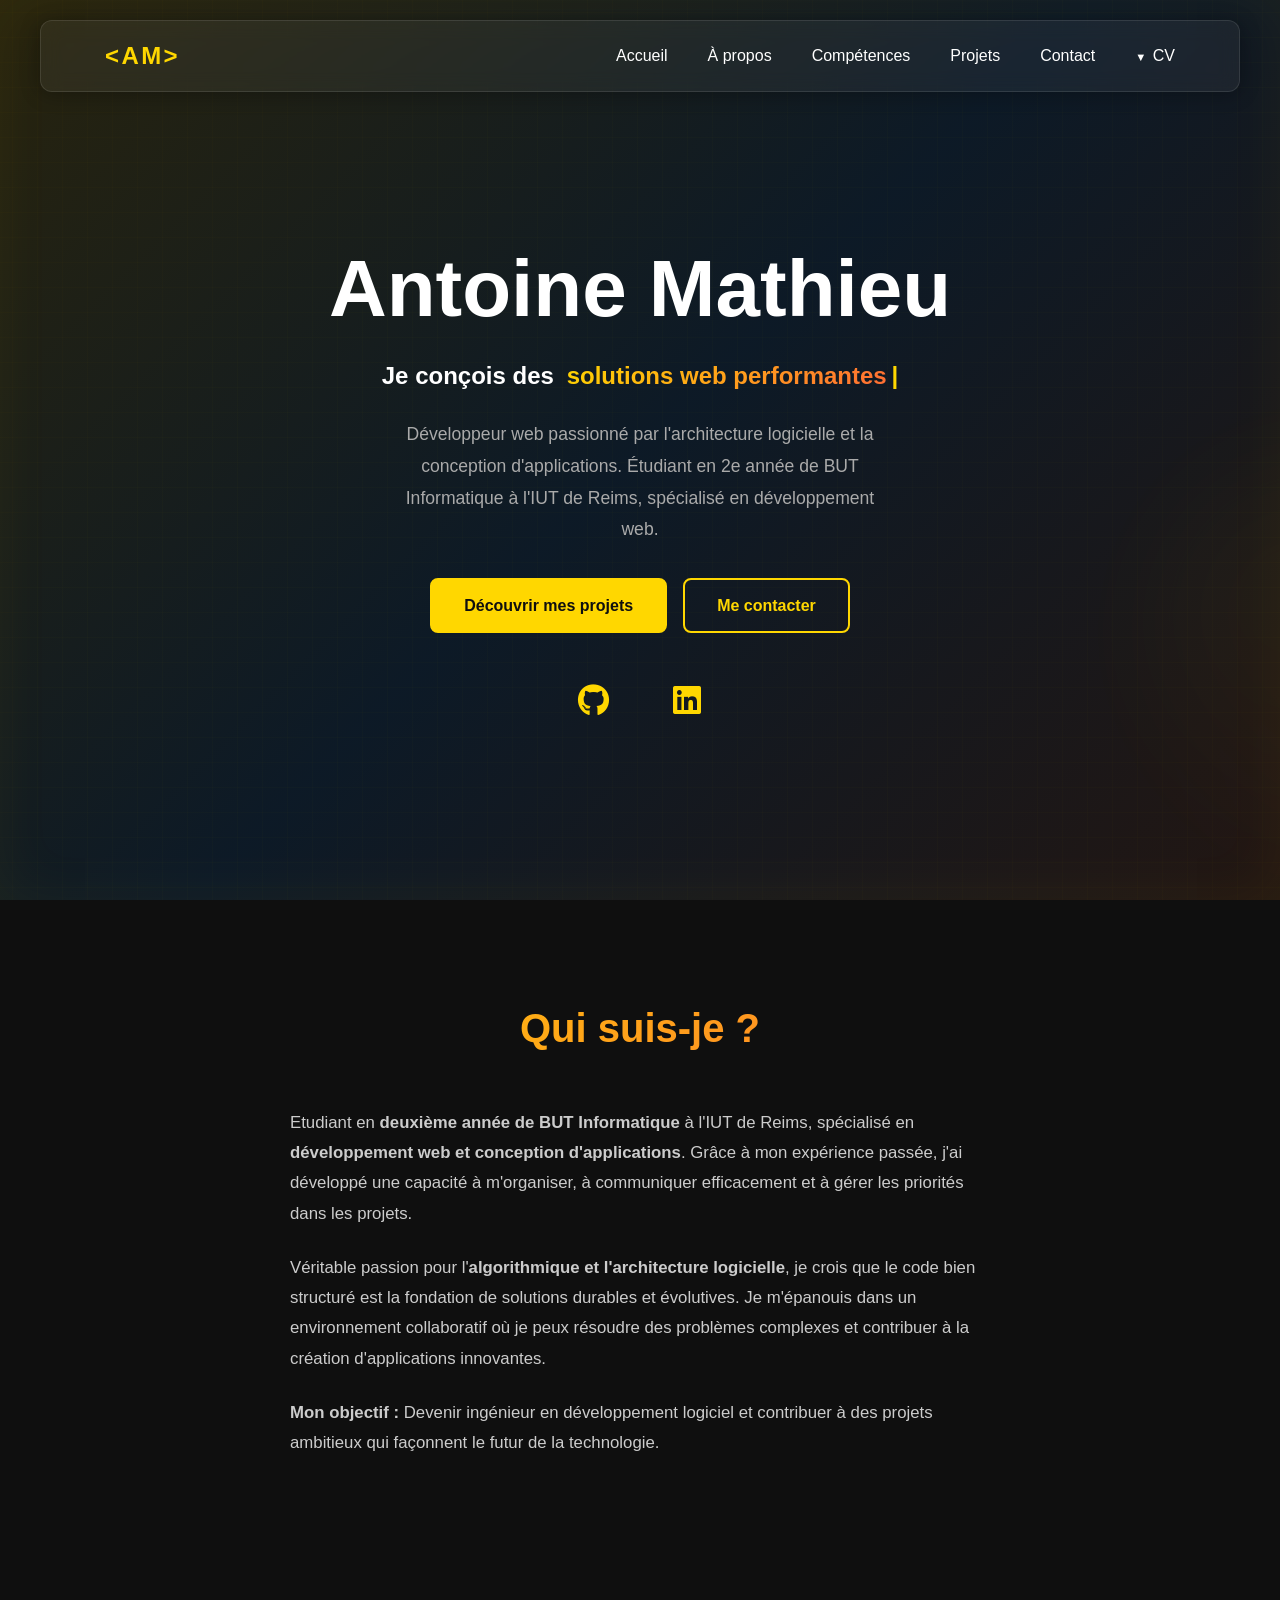
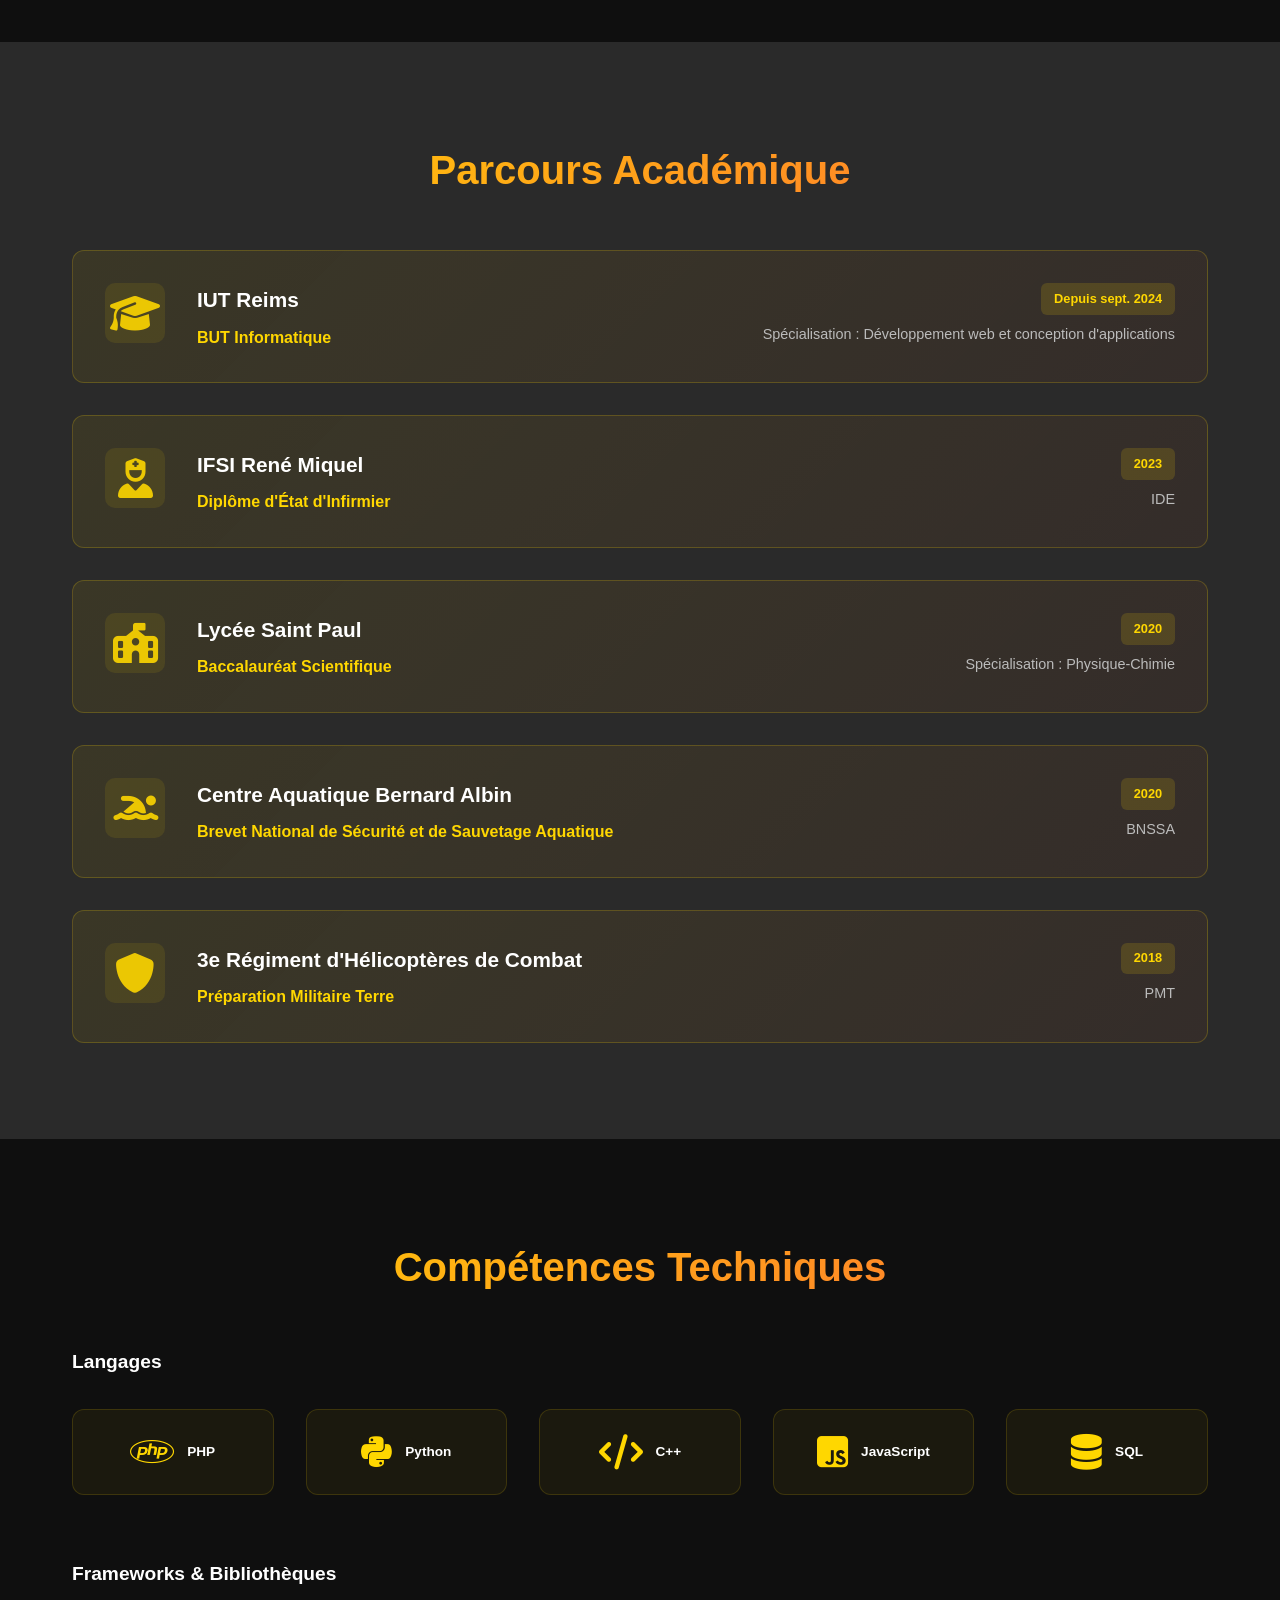
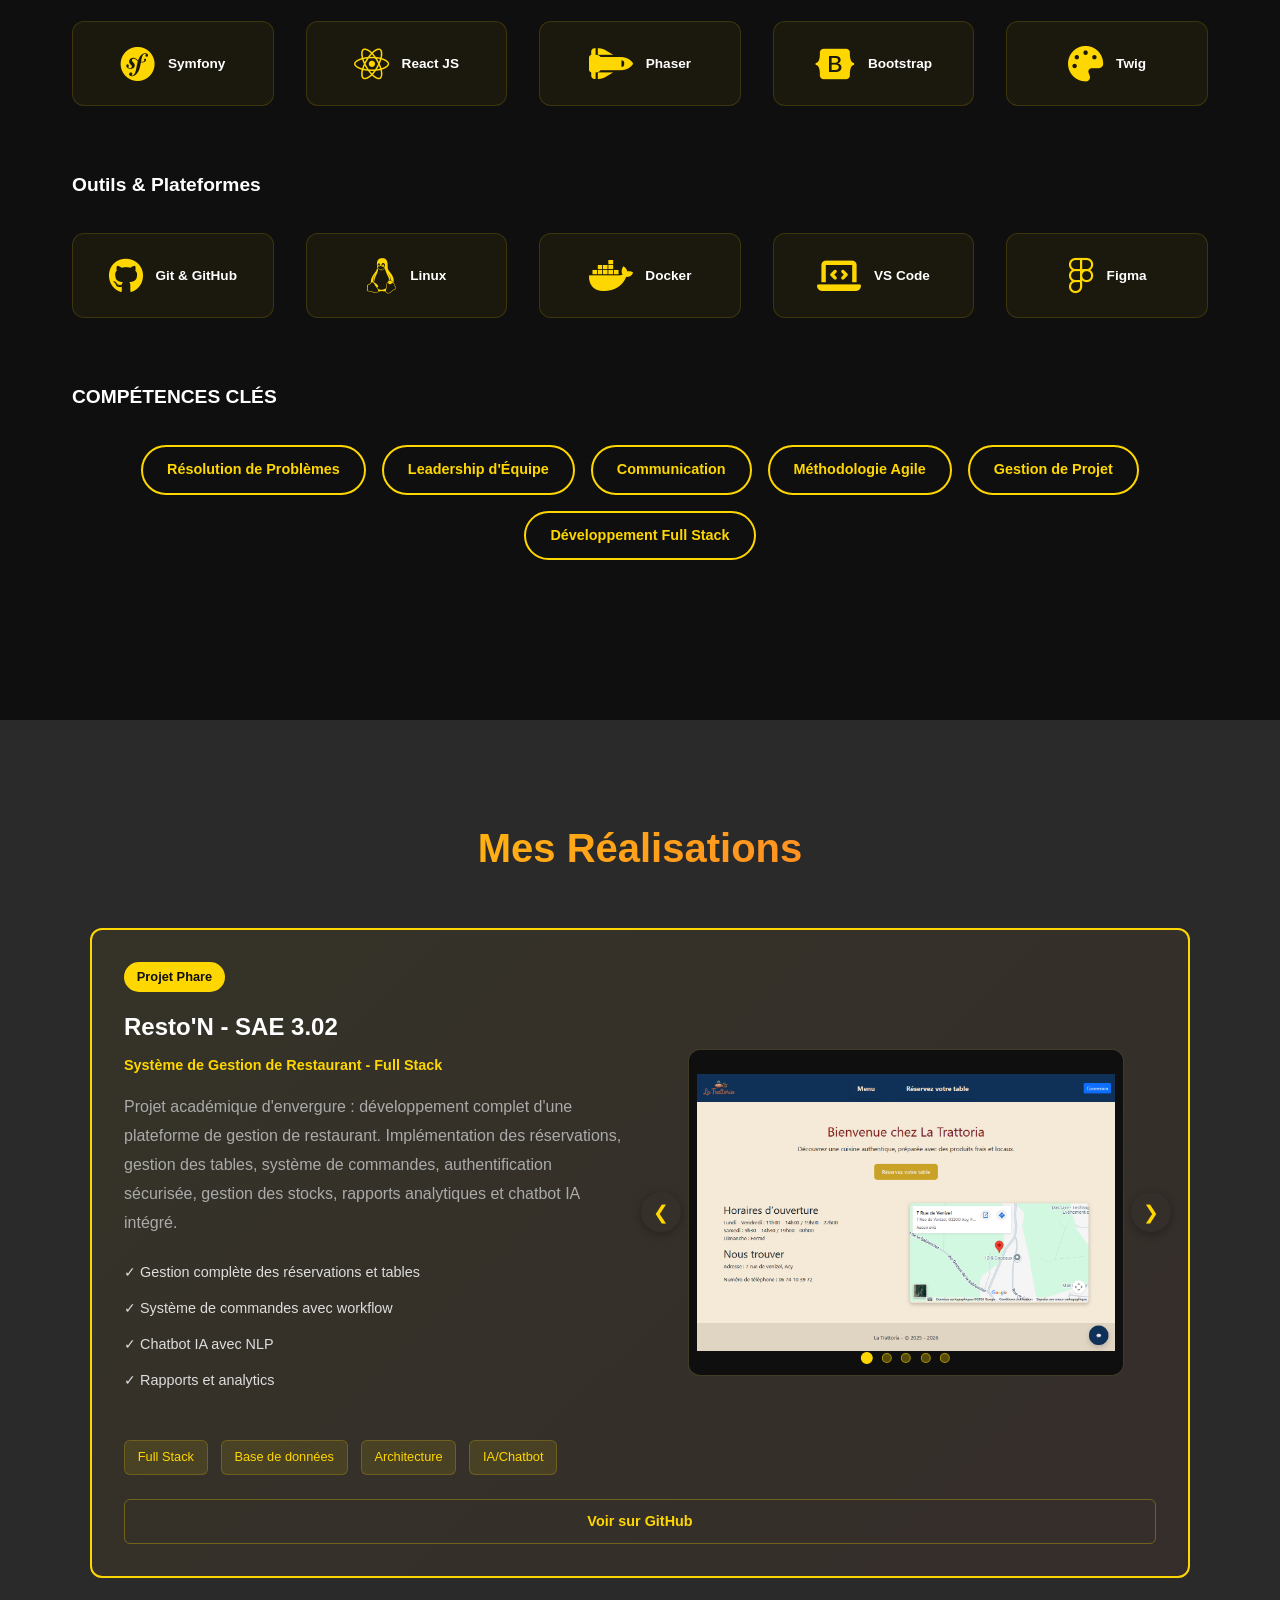
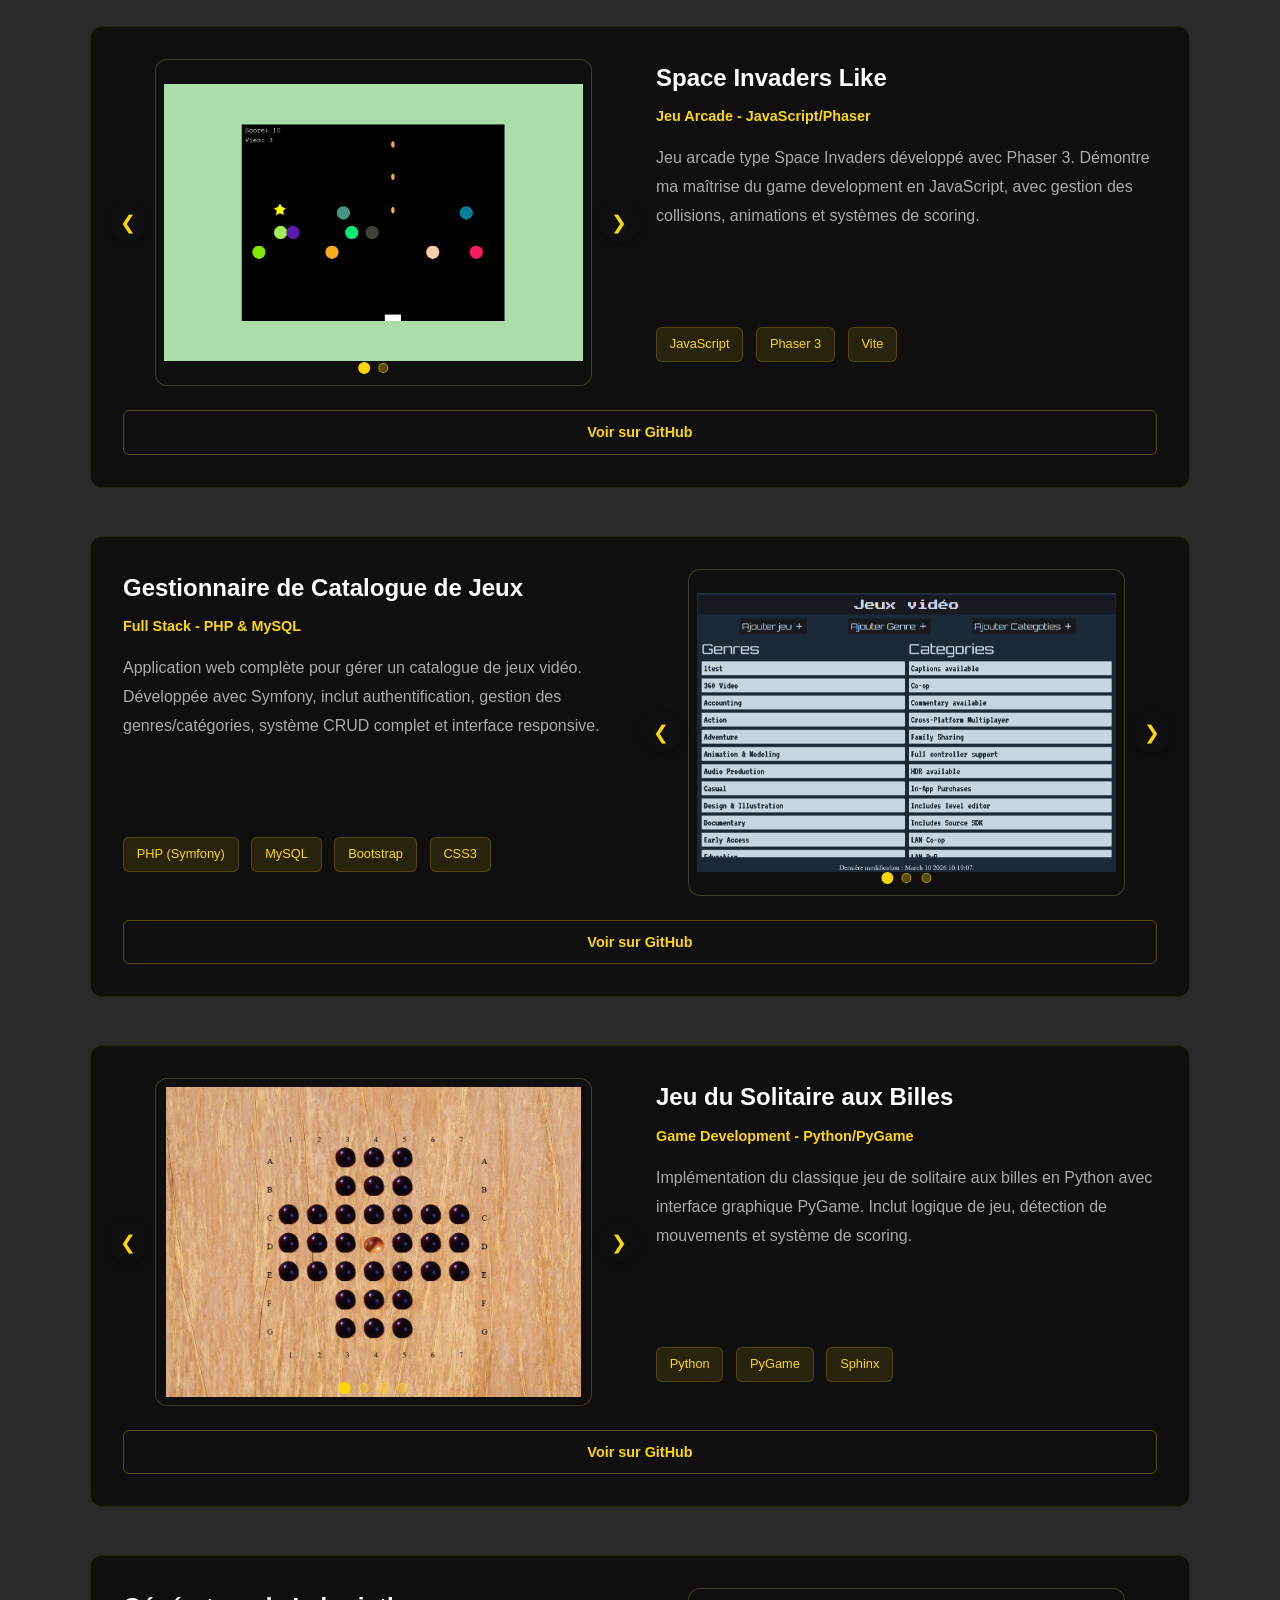
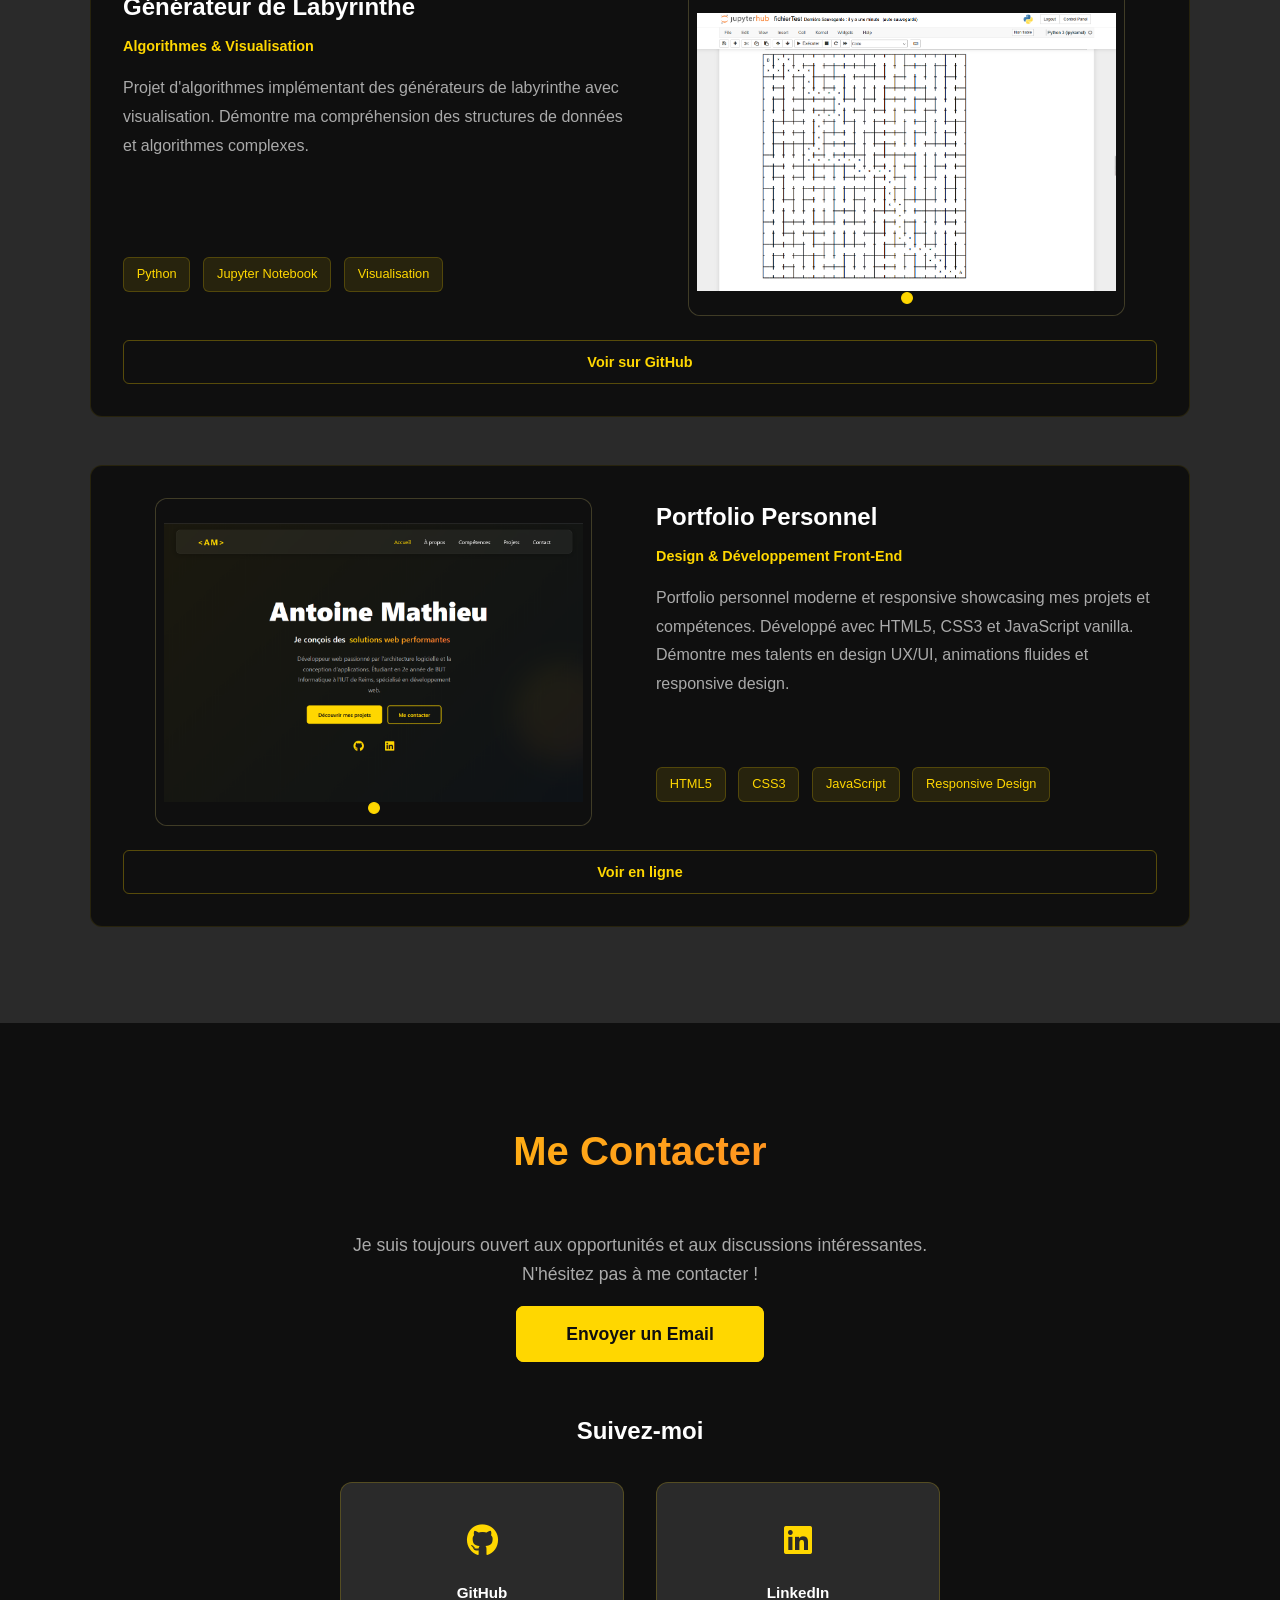
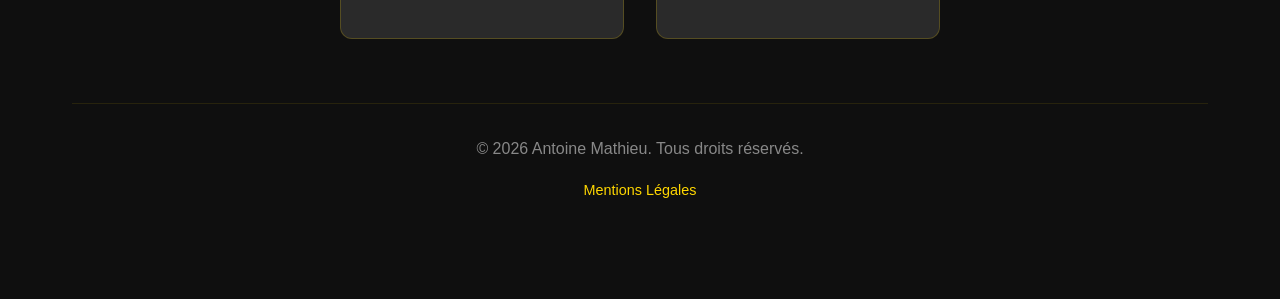
==== commit 8182d43b: "maj 2 portfolio" ====
--- a/index.html
+++ b/index.html
@@ -73,8 +73,8 @@
                 <div class="cv-dropdown">
                     <button class="cv-btn-nav">CV</button>
                     <div class="cv-menu-nav">
-                        <a href="CV-Antoine-Mathieu-FR.pdf" download class="cv-option-nav">🇫🇷 Français</a>
-                        <a href="CV-Antoine-Mathieu-EN.pdf" download class="cv-option-nav">🇬🇧 English</a>
+                        <a href="assets/cv/CV-Antoine-Mathieu-FR.pdf" target="_blank" class="cv-option-nav"><i class="fas fa-eye"></i> Français</a>
+                        <a href="assets/cv/CV-Antoine-Mathieu-EN.pdf" target="_blank" class="cv-option-nav"><i class="fas fa-eye"></i> English</a>
                     </div>
                 </div>
             </nav>
@@ -129,11 +129,14 @@
                     <p><strong>Mon objectif :</strong> Devenir ingénieur en développement logiciel et contribuer à des projets ambitieux qui façonnent le futur de la technologie.</p>
                 </div>
             </div>
-
-            <!-- Education Section -->
-            <div class="education-section">
-                <h3>Parcours Académique</h3>
-                <div class="education-timeline">
+        </div>
+    </section>
+
+    <!-- Education -->
+    <section id="education" class="education">
+        <div class="container">
+            <h2>Parcours Académique</h2>
+            <div class="education-timeline">
                     <a href="https://www.univ-reims.fr/formation/catalogue-de-formation/bachelor-universitaire-de-technologie-informatique,23515,38949.html?args=R9qFsCnMmKDtxCa17YTDkHVqaqbfYRXwwTnCVt2witCDUIiVoUdkeMDp%2AXGEGm2SMIhvMbuZ3_kOrRxvJlk6dOorIryuNioRCyFFyPAvhl9tCdwYdtHRrwAvNC1tDg_H&formation_id=1584" target="_blank" class="education-link">
                         <div class="education-item">
                             <div class="education-icon">
--- a/css/style.css
+++ b/css/style.css
@@ -6,7 +6,6 @@
 
 :root {
     --primary: #FFD700;
-    --secondary: #0057AD;
     --dark: #1a1a1a;
     --darker: #0f0f0f;
     --light: #ffffff;
@@ -247,9 +246,29 @@
     gap: 2rem;
     overflow: hidden;
     position: relative;
-    background: linear-gradient(135deg, rgba(255, 215, 0, 0.05) 0%, rgba(0, 87, 173, 0.05) 100%);
+    background: linear-gradient(135deg, 
+        rgba(255, 215, 0, 0.1) 0%, 
+        rgba(0, 87, 173, 0.15) 50%,
+        rgba(255, 107, 53, 0.08) 100%);
     text-align: center;
     width: 100%;
+    box-shadow: inset 0 0 60px rgba(255, 215, 0, 0.05);
+}
+
+.hero::before {
+    content: '';
+    position: absolute;
+    top: 0;
+    left: 0;
+    right: 0;
+    bottom: 0;
+    background-image: 
+        linear-gradient(0deg, transparent 24%, rgba(255, 215, 0, 0.05) 25%, rgba(255, 215, 0, 0.05) 26%, transparent 27%, transparent 74%, rgba(255, 215, 0, 0.05) 75%, rgba(255, 215, 0, 0.05) 76%, transparent 77%, transparent),
+        linear-gradient(90deg, transparent 24%, rgba(255, 215, 0, 0.05) 25%, rgba(255, 215, 0, 0.05) 26%, transparent 27%, transparent 74%, rgba(255, 215, 0, 0.05) 75%, rgba(255, 215, 0, 0.05) 76%, transparent 77%, transparent);
+    background-size: 50px 50px;
+    opacity: 0.3;
+    pointer-events: none;
+    z-index: 1;
 }
 
 .hero-content {
@@ -418,22 +437,34 @@
 
 .hero-animation {
     position: absolute;
-    width: 300px;
-    height: 300px;
+    width: 400px;
+    height: 400px;
     top: 50%;
-    right: 5%;
+    right: -5%;
     transform: translateY(-50%);
-    opacity: 0.3;
+    opacity: 0.15;
+    animation: float 6s ease-in-out infinite;
+    z-index: 5;
+}
+
+@keyframes float {
+    0%, 100% {
+        transform: translateY(-50%) translateX(0px);
+    }
+    50% {
+        transform: translateY(-50%) translateX(-30px);
+    }
 }
 
 .floating-shape {
     position: absolute;
-    width: 300px;
-    height: 300px;
-    background: linear-gradient(135deg, var(--primary), #FF6B35);
+    width: 400px;
+    height: 400px;
+    background: radial-gradient(circle at 30% 30%, var(--primary), transparent 70%),
+                radial-gradient(circle at 70% 70%, #FF6B35, transparent 70%);
     border-radius: 50%;
-    opacity: 0.2;
-    filter: blur(40px);
+    opacity: 0.25;
+    filter: blur(60px);
     top: 50%;
     left: 50%;
     transform: translate(-50%, -50%);
@@ -442,13 +473,20 @@
 /* About Section */
 .about {
     padding: 6rem 0;
-    background-color: var(--gray);
+    background-color: var(--darker);
     position: relative;
     z-index: 1;
 }
 
 .about h2 {
+    font-size: 2.5rem;
+    font-weight: 700;
+    margin-bottom: 3rem;
     text-align: center;
+    background: linear-gradient(135deg, var(--primary), #FF6B35);
+    -webkit-background-clip: text;
+    -webkit-text-fill-color: transparent;
+    background-clip: text;
 }
 
 .about-content {
@@ -476,7 +514,7 @@
     margin: 0 auto;
 }
 
-.education-section h3 {
+.education-section h2 {
     font-size: 2rem;
     margin-bottom: 3rem;
     text-align: left;
@@ -592,6 +630,23 @@
     color: #bbb;
     line-height: 1.6;
     margin: 0;
+}
+
+/* Education Section */
+.education {
+    padding: 6rem 0;
+    background-color: var(--gray);
+}
+
+.education h2 {
+    font-size: 2.5rem;
+    font-weight: 700;
+    margin-bottom: 3rem;
+    text-align: center;
+    background: linear-gradient(135deg, var(--primary), #FF6B35);
+    -webkit-background-clip: text;
+    -webkit-text-fill-color: transparent;
+    background-clip: text;
 }
 
 /* Skills Section */
@@ -710,6 +765,10 @@
     font-weight: 700;
     margin-bottom: 3rem;
     text-align: center;
+    background: linear-gradient(135deg, var(--primary), #FF6B35);
+    -webkit-background-clip: text;
+    -webkit-text-fill-color: transparent;
+    background-clip: text;
 }
 
 .projects-grid {
@@ -1019,15 +1078,19 @@
 /* Contact Section */
 .contact {
     padding: 6rem 0;
-    background: linear-gradient(135deg, rgba(255, 215, 0, 0.05), rgba(255, 107, 53, 0.05));
+    background-color: var(--darker);
     text-align: center;
 }
 
 .contact h2 {
     font-size: 2.5rem;
     font-weight: 700;
-    margin-bottom: 2rem;
+    margin-bottom: 3rem;
     text-align: center;
+    background: linear-gradient(135deg, var(--primary), #FF6B35);
+    -webkit-background-clip: text;
+    -webkit-text-fill-color: transparent;
+    background-clip: text;
 }
 
 .contact-intro {
@@ -1256,24 +1319,22 @@
 
     nav .cv-btn-nav {
         width: 100%;
-        justify-content: flex-start;
         padding: 0.5rem 0;
+        text-align: left;
     }
 
     nav .cv-menu-nav {
         position: static;
-        opacity: 1;
-        visibility: visible;
-        transform: none;
         background-color: rgba(255, 215, 0, 0.05);
         border: 1px solid rgba(255, 215, 0, 0.1);
         margin-top: 0.5rem;
         margin-bottom: 0.5rem;
     }
 
-    nav.mobile-open .cv-menu-nav {
+    nav .cv-dropdown.active .cv-menu-nav {
         opacity: 1;
         visibility: visible;
+        transform: none;
     }
 
     nav .cv-option-nav {
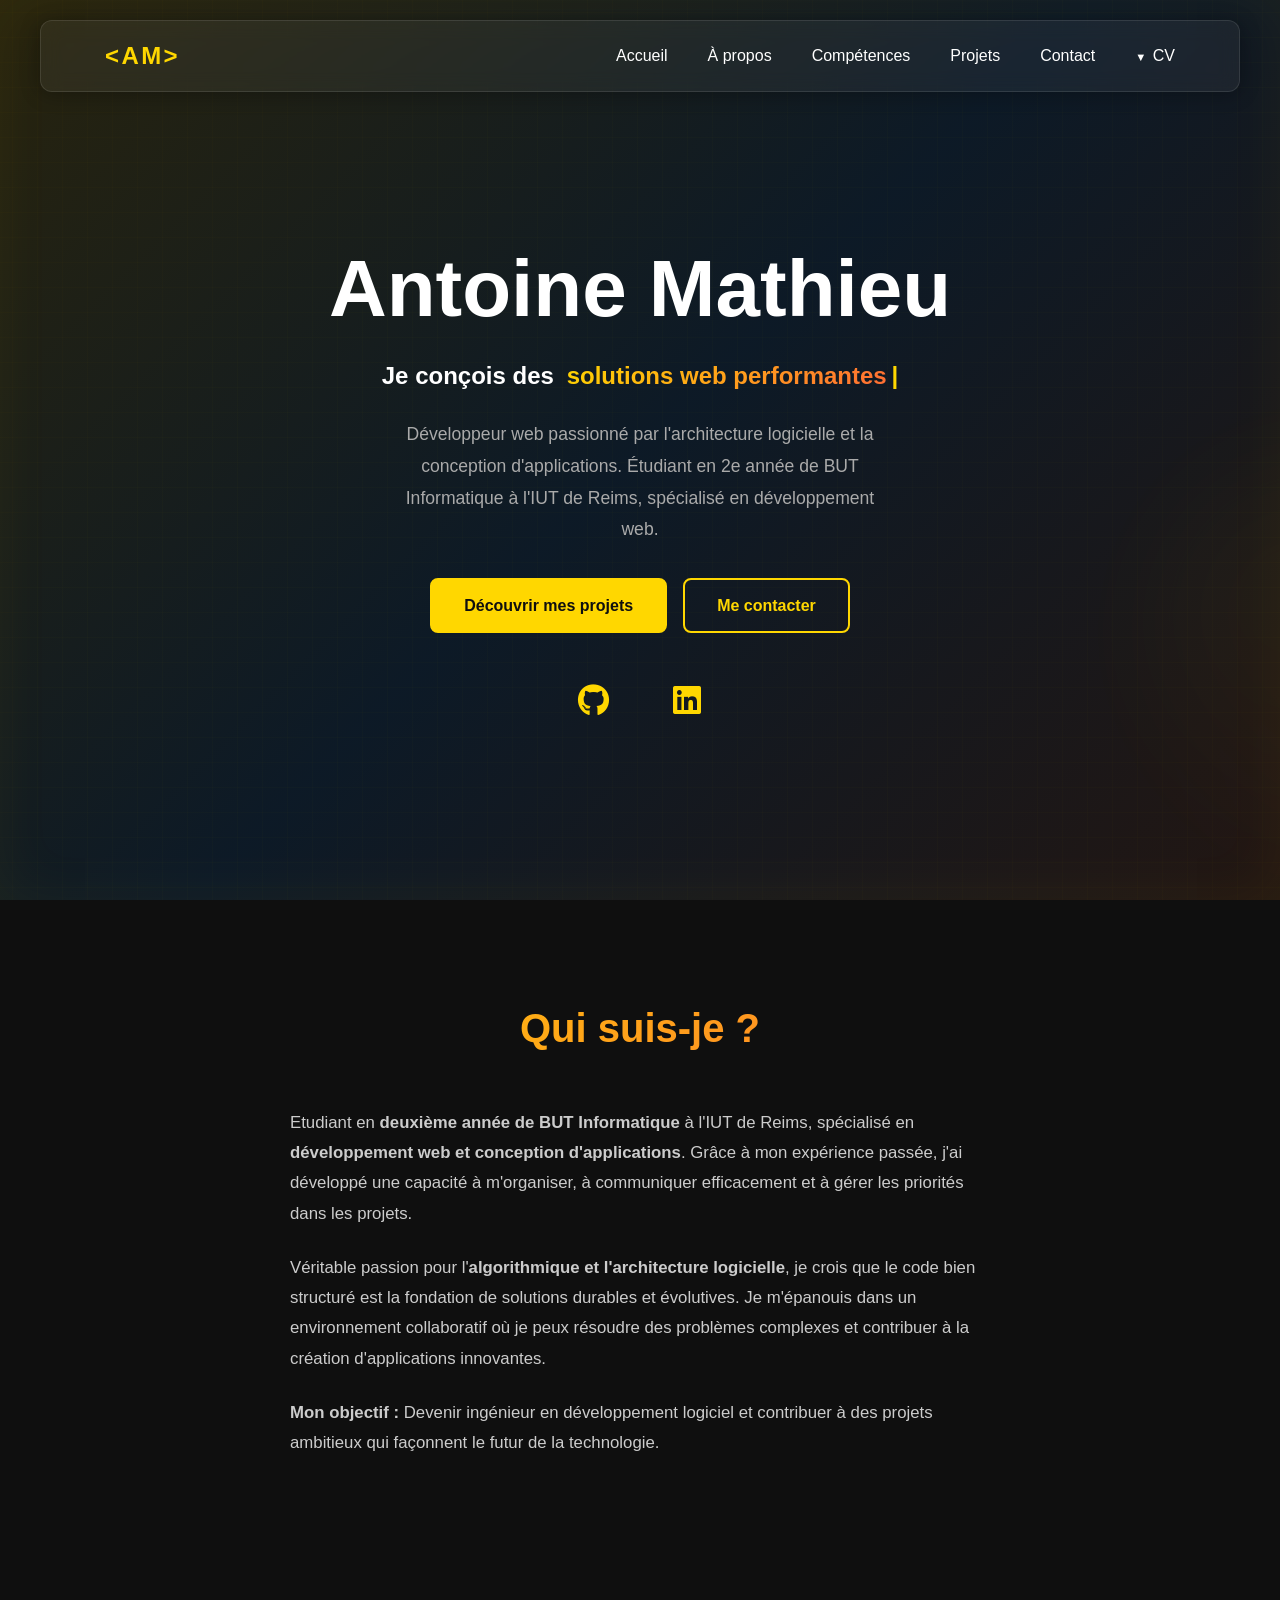
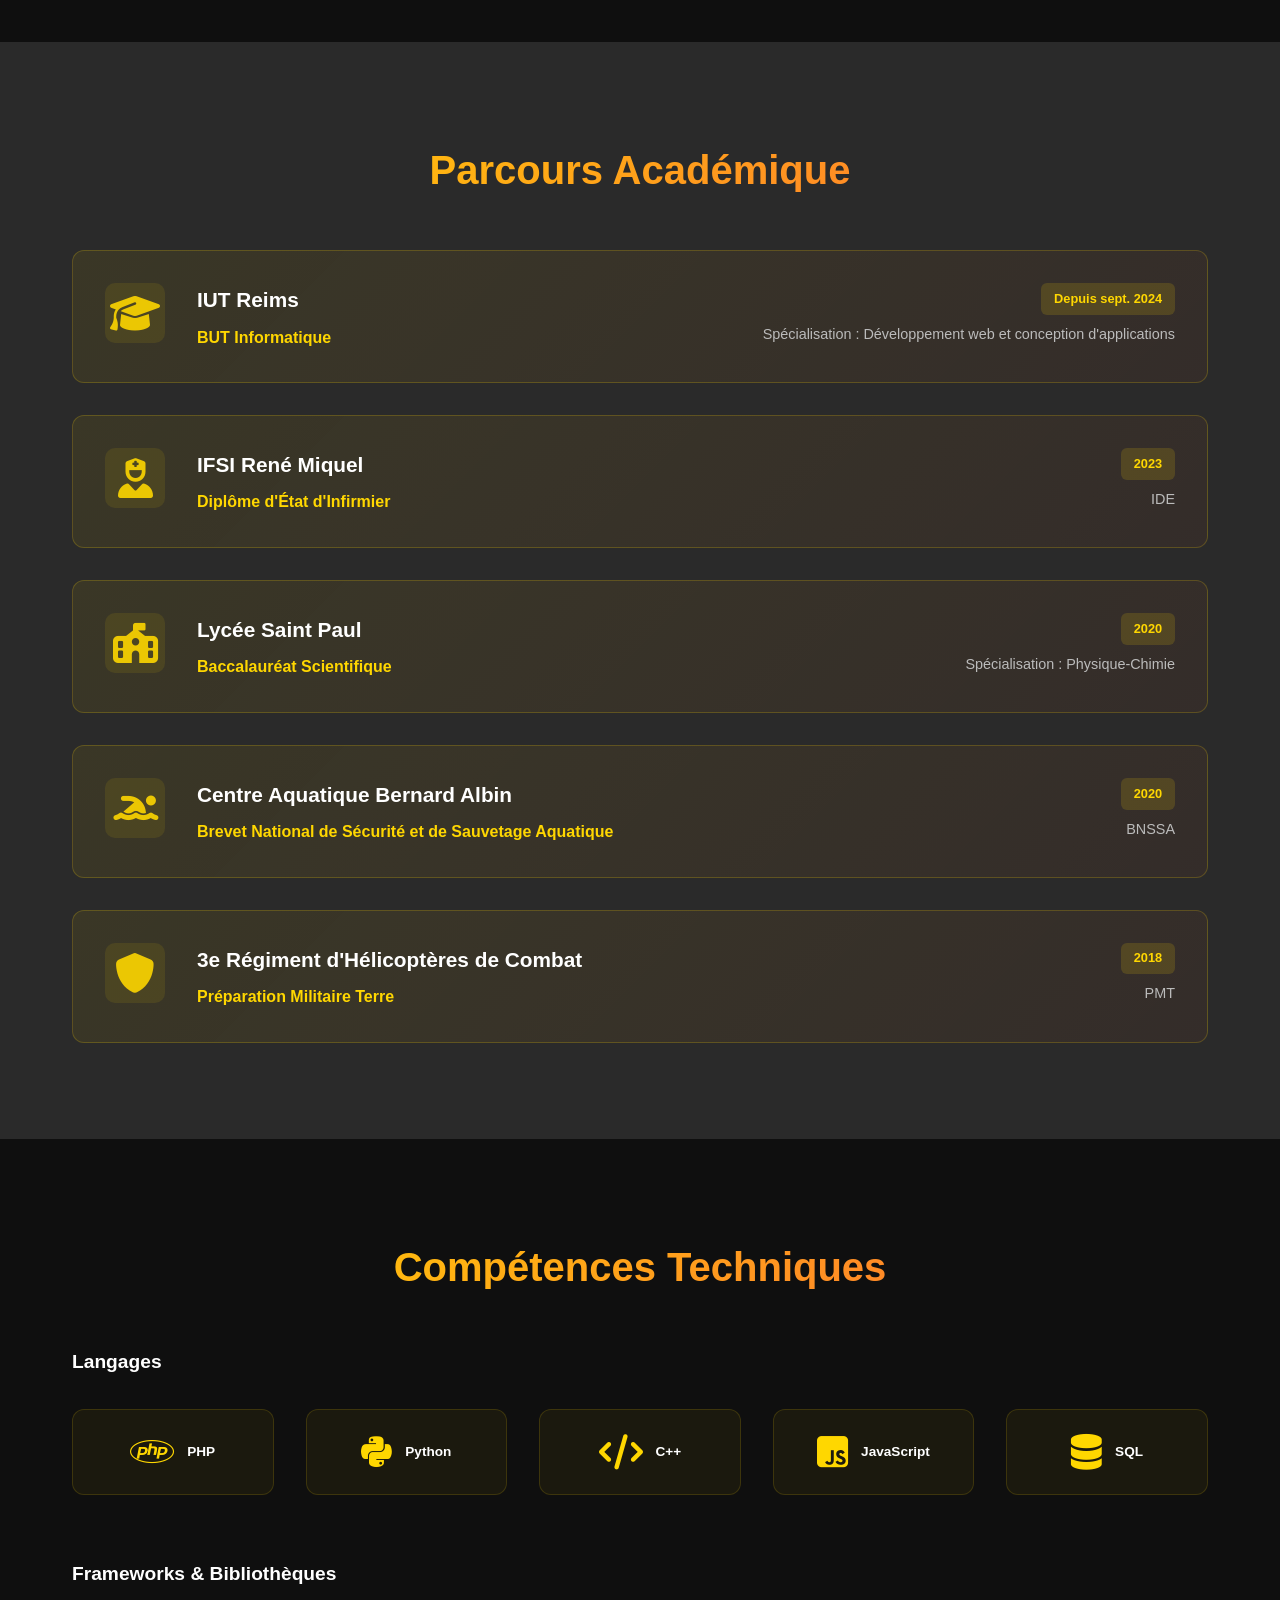
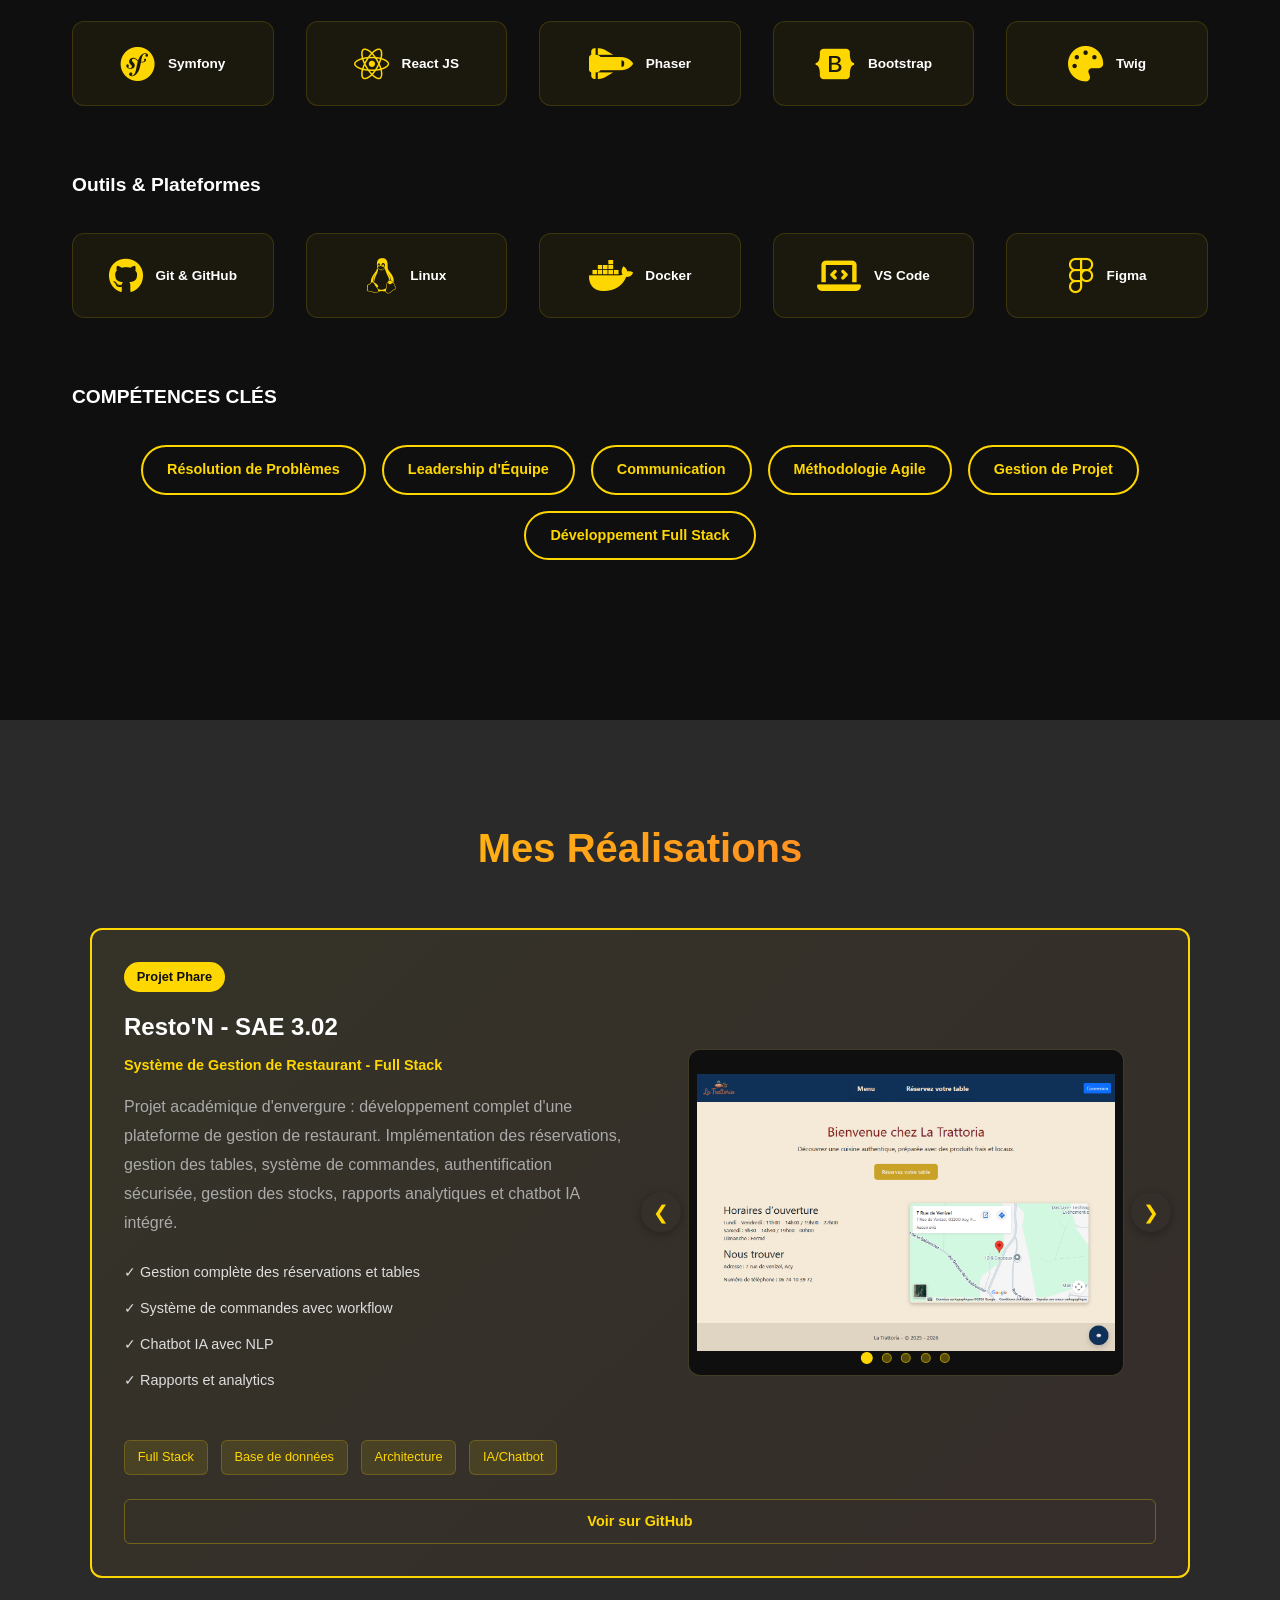
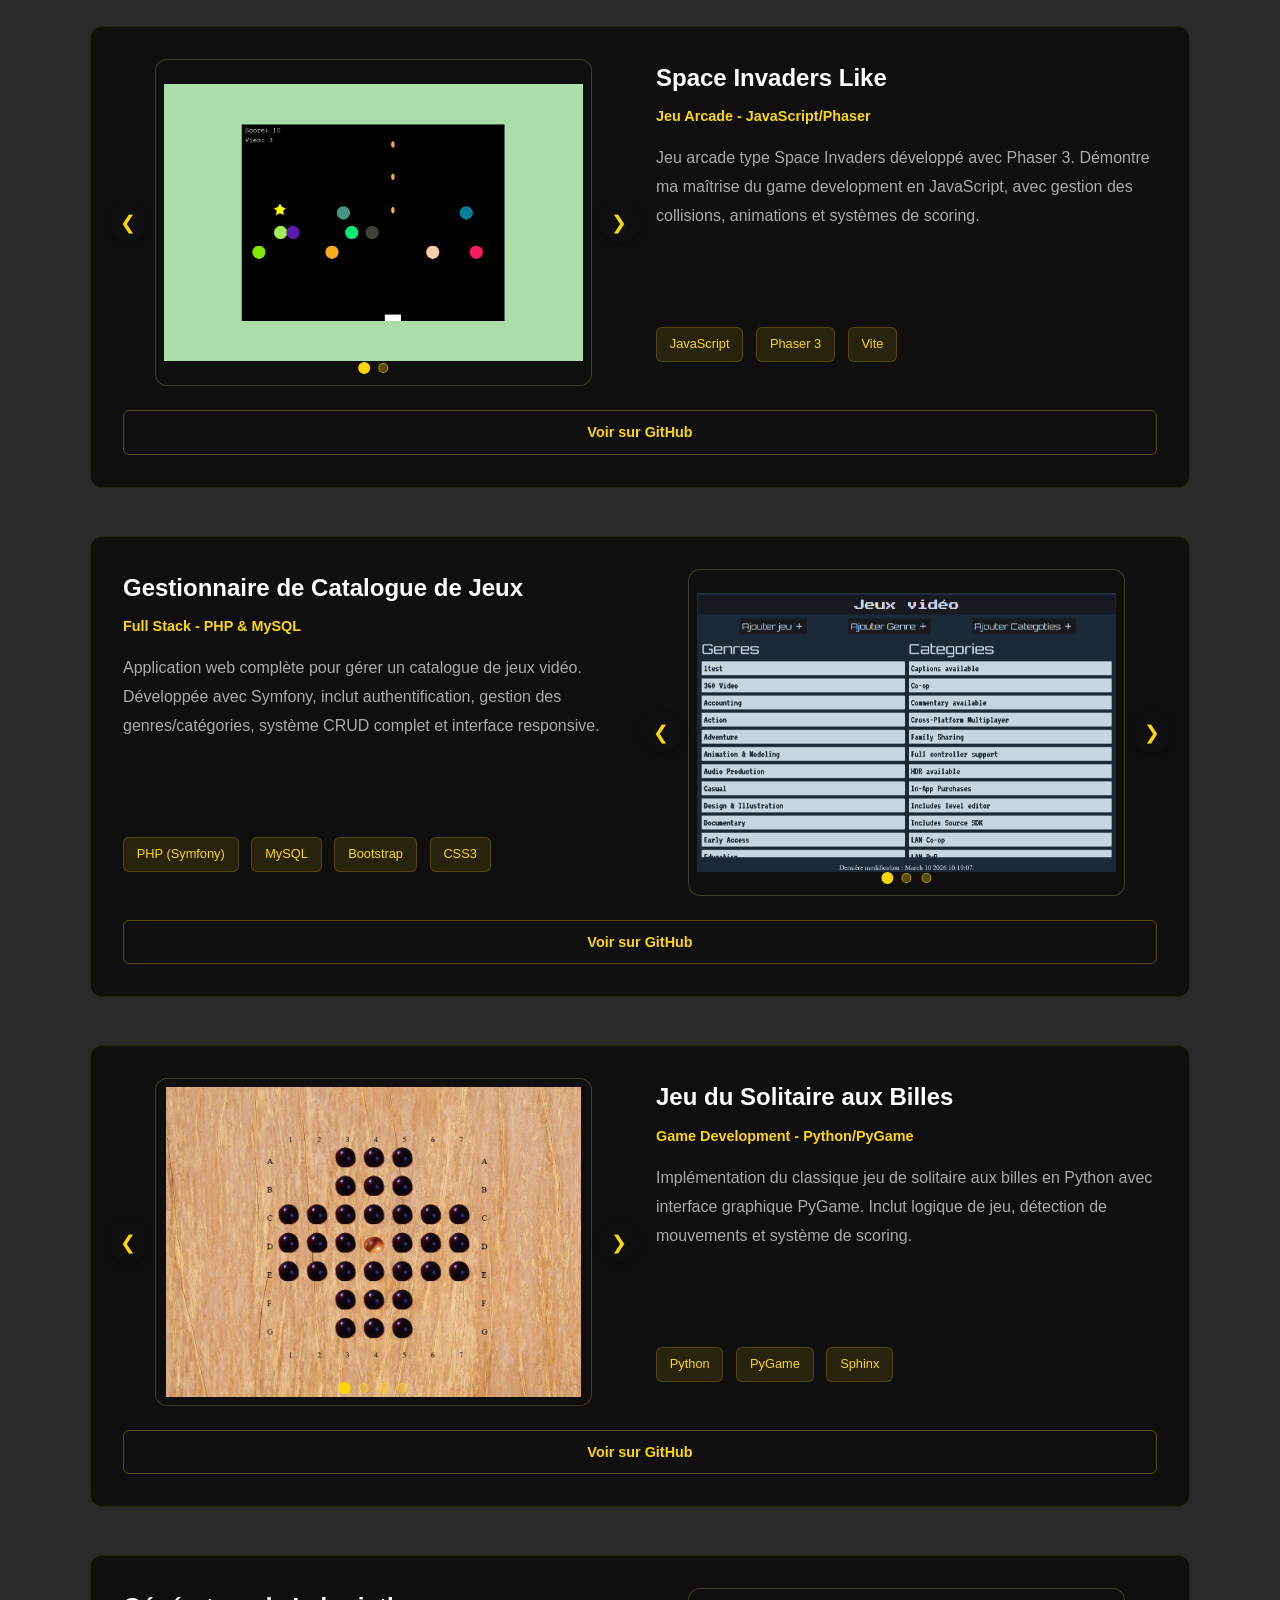
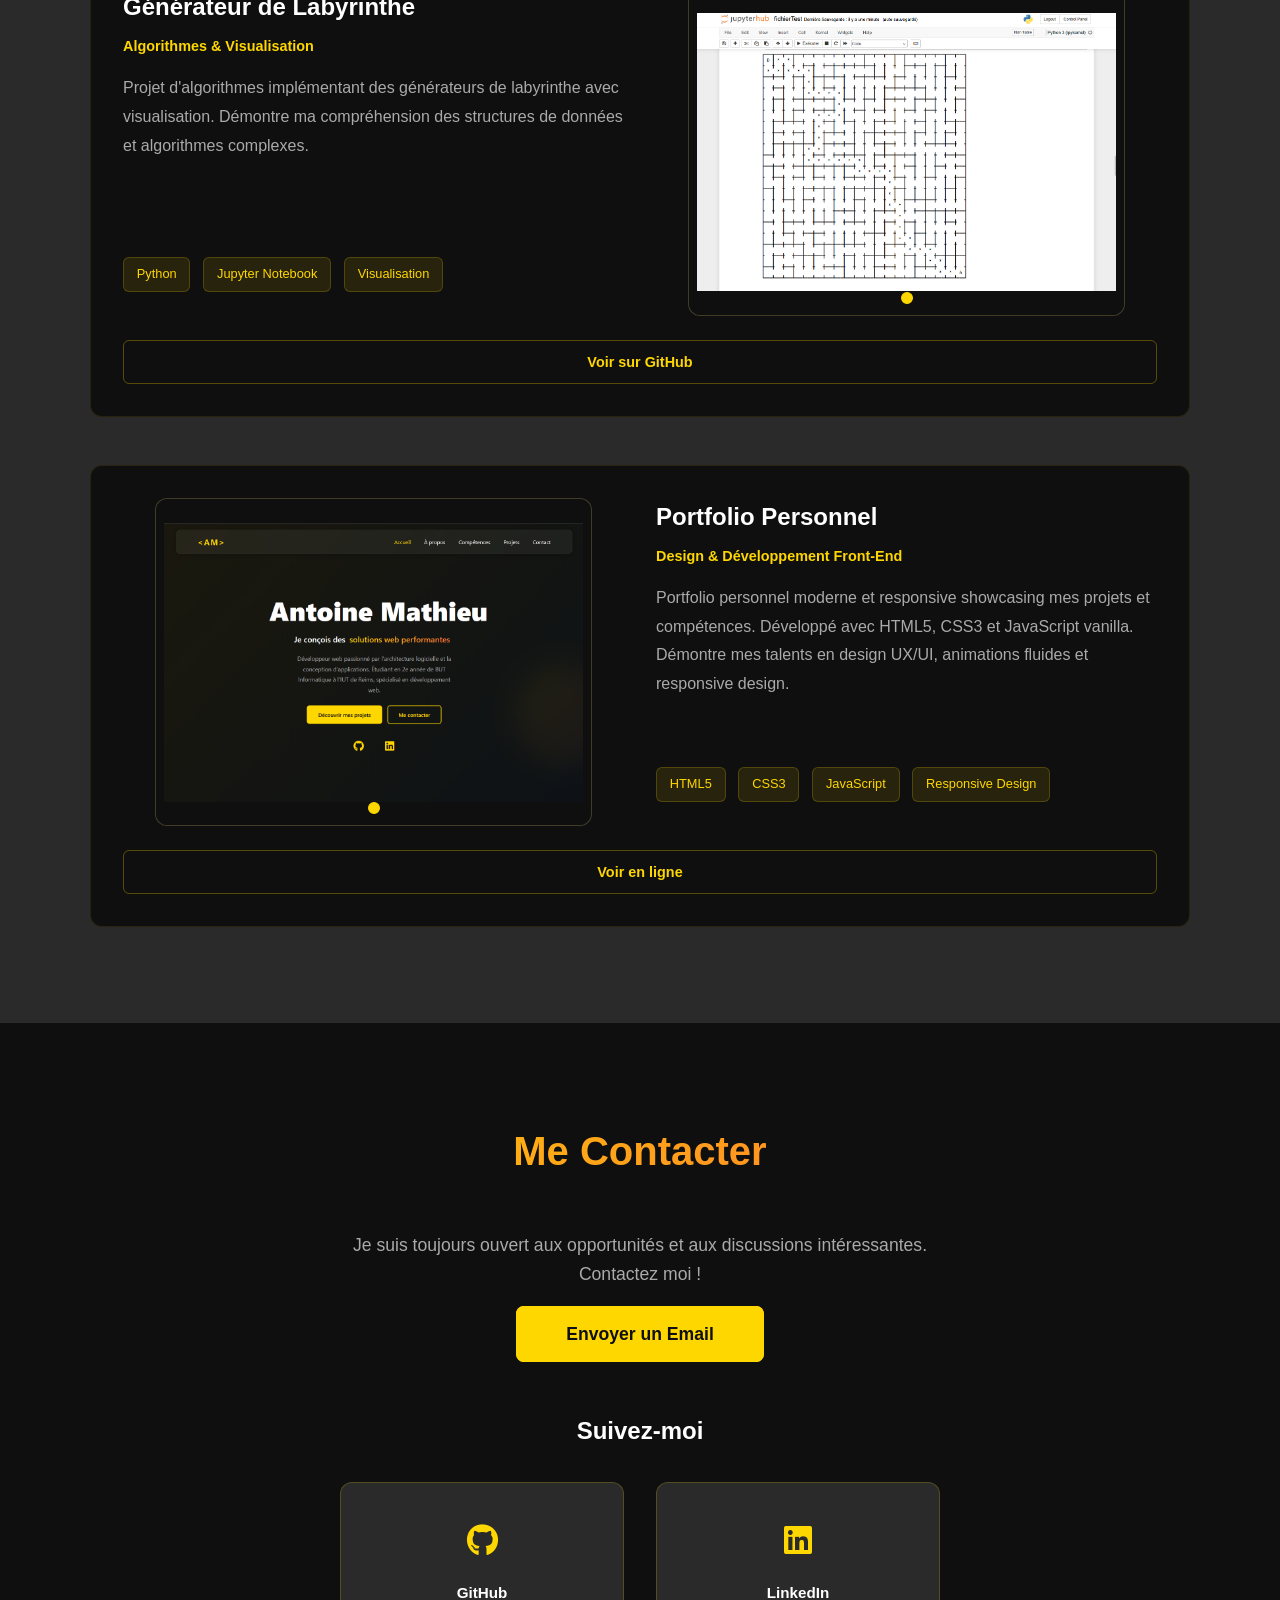
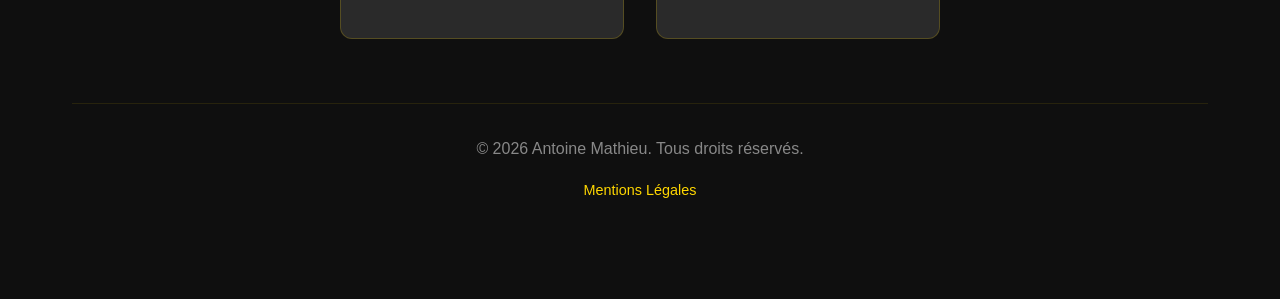
==== commit cf59d90a: "update skill item card" ====
--- a/index.html
+++ b/index.html
@@ -568,7 +568,7 @@
     <section id="contact" class="contact">
         <div class="container">
             <h2>Me Contacter</h2>
-            <p class="contact-intro">Je suis toujours ouvert aux opportunités et aux discussions intéressantes. N'hésitez pas à me contacter !</p>
+            <p class="contact-intro">Je suis toujours ouvert aux opportunités et aux discussions intéressantes. Contactez moi !</p>
             
             <div class="contact-main">
                 <a href="mailto:antoine.mathieu08@gmail.com" class="btn btn-primary btn-large">
--- a/css/style.css
+++ b/css/style.css
@@ -701,7 +701,6 @@
     border-radius: 12px;
     text-align: center;
     transition: all 0.3s ease;
-    cursor: pointer;
 }
 
 .skill-item-card i {
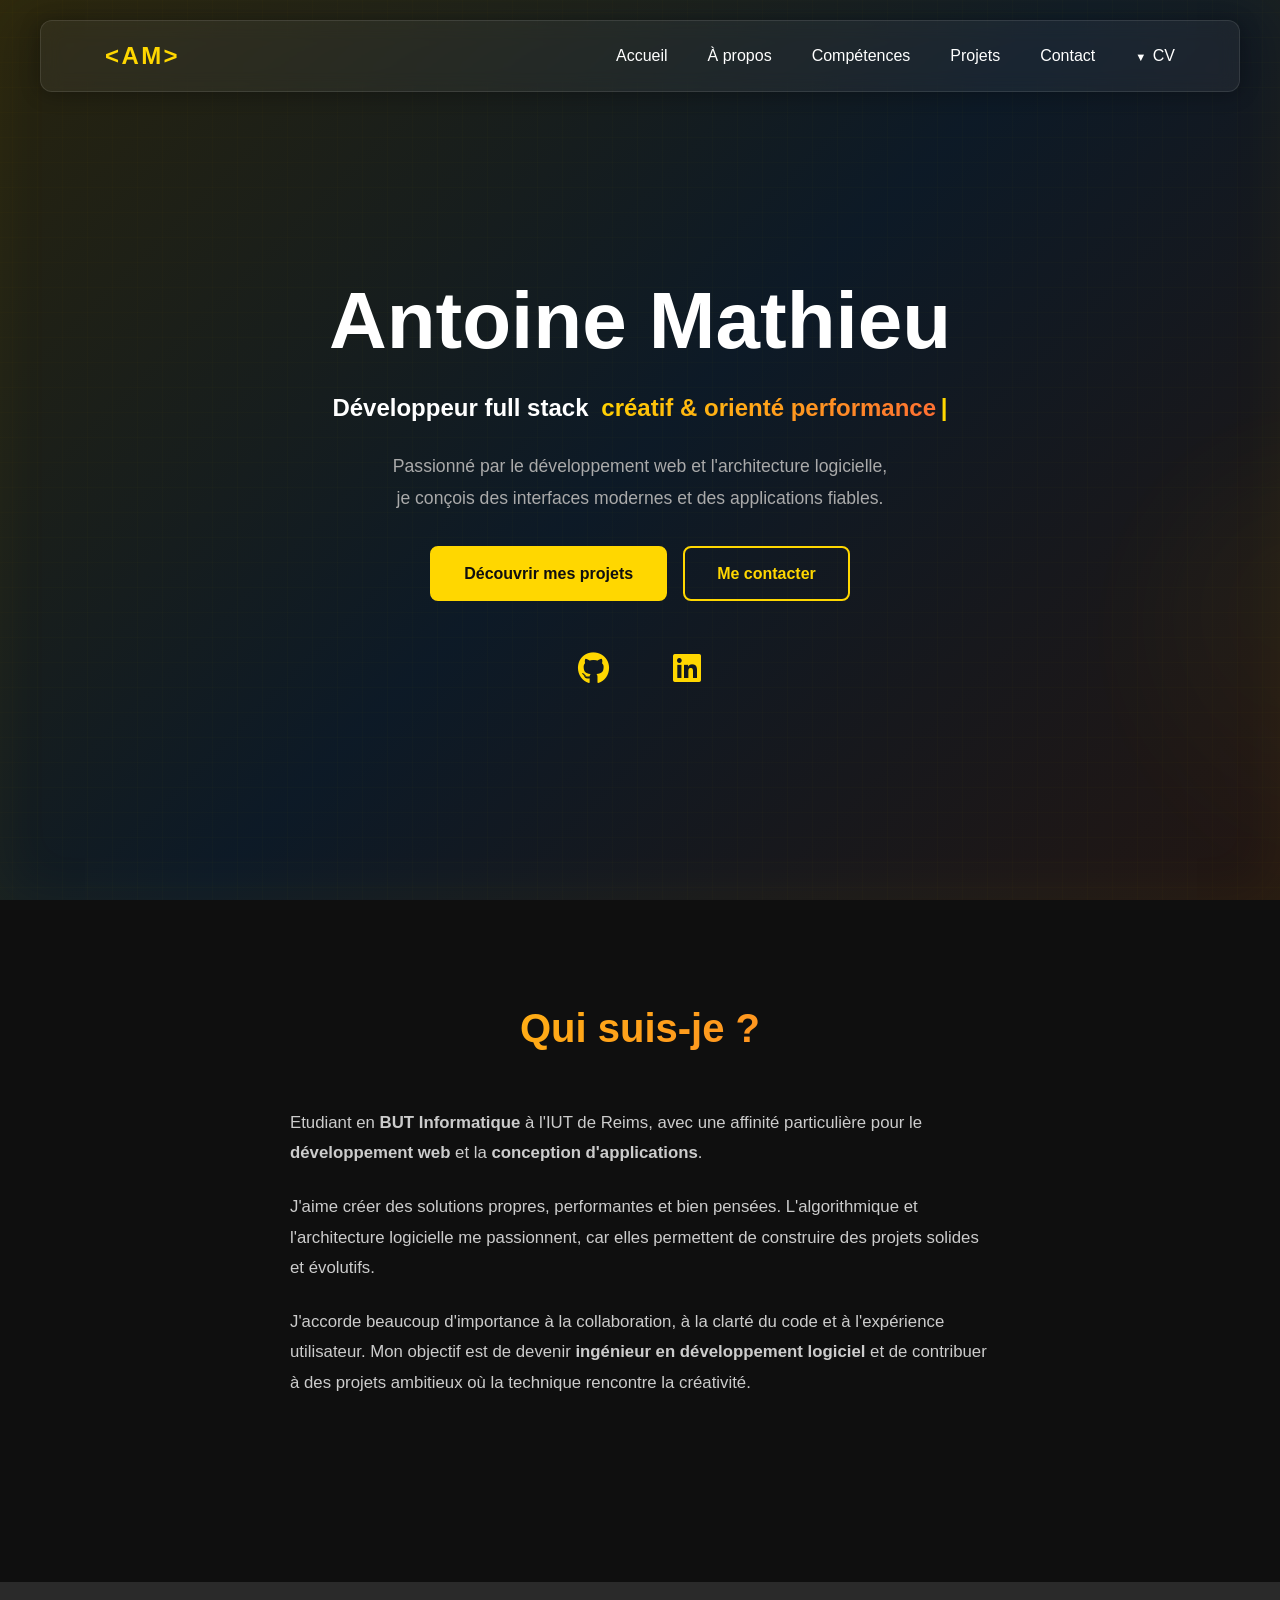
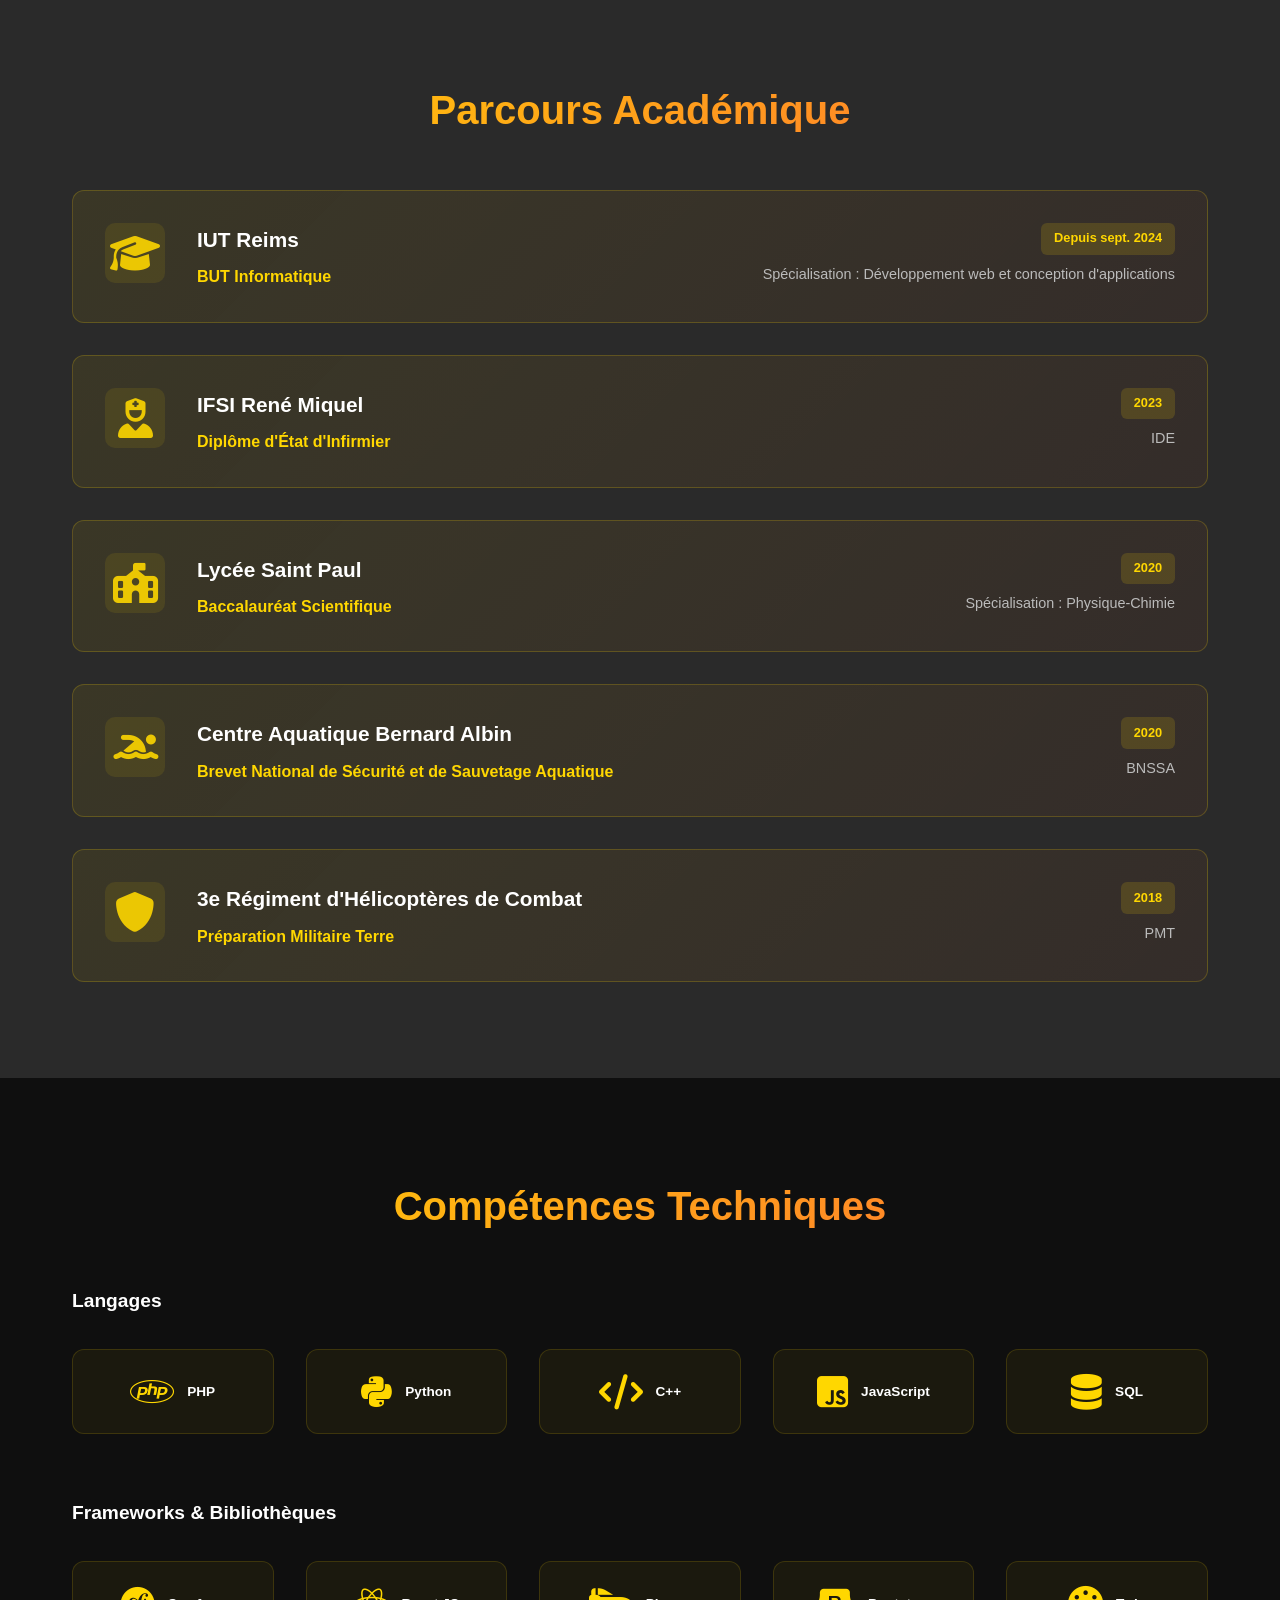
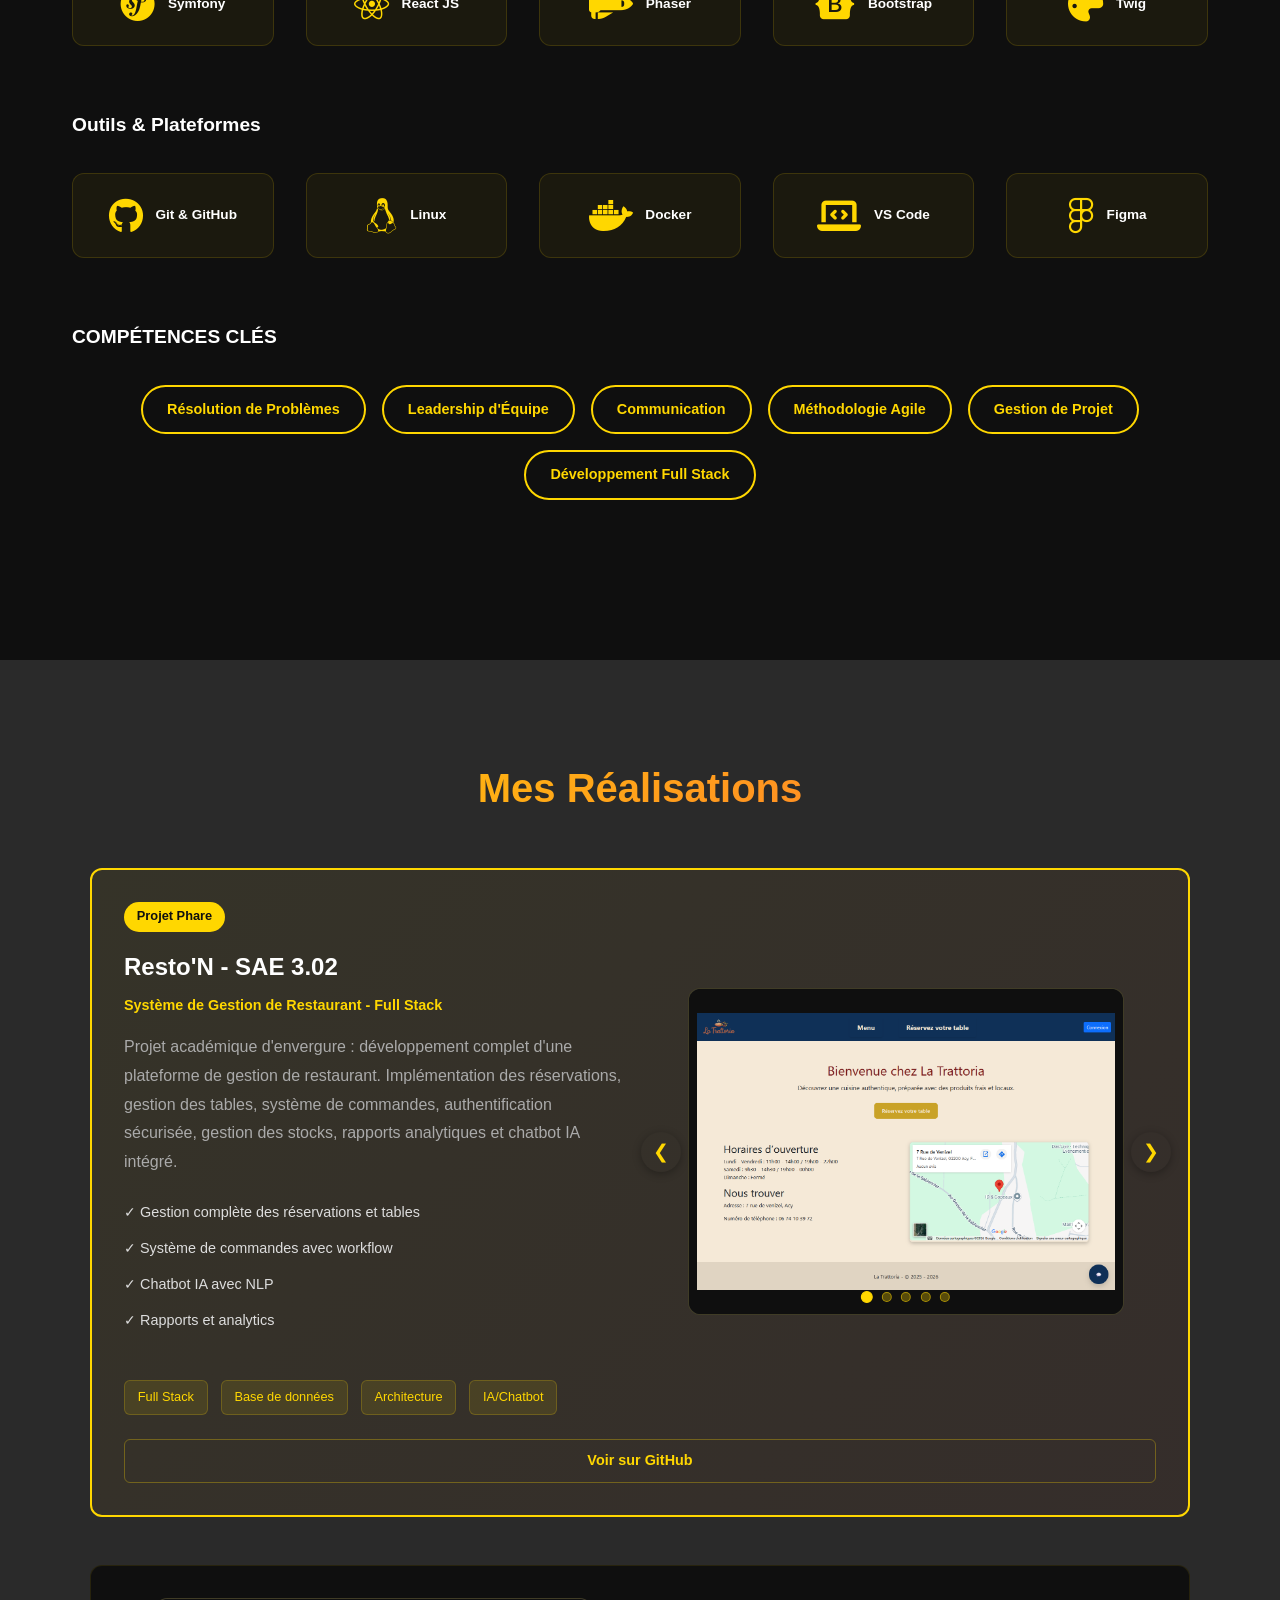
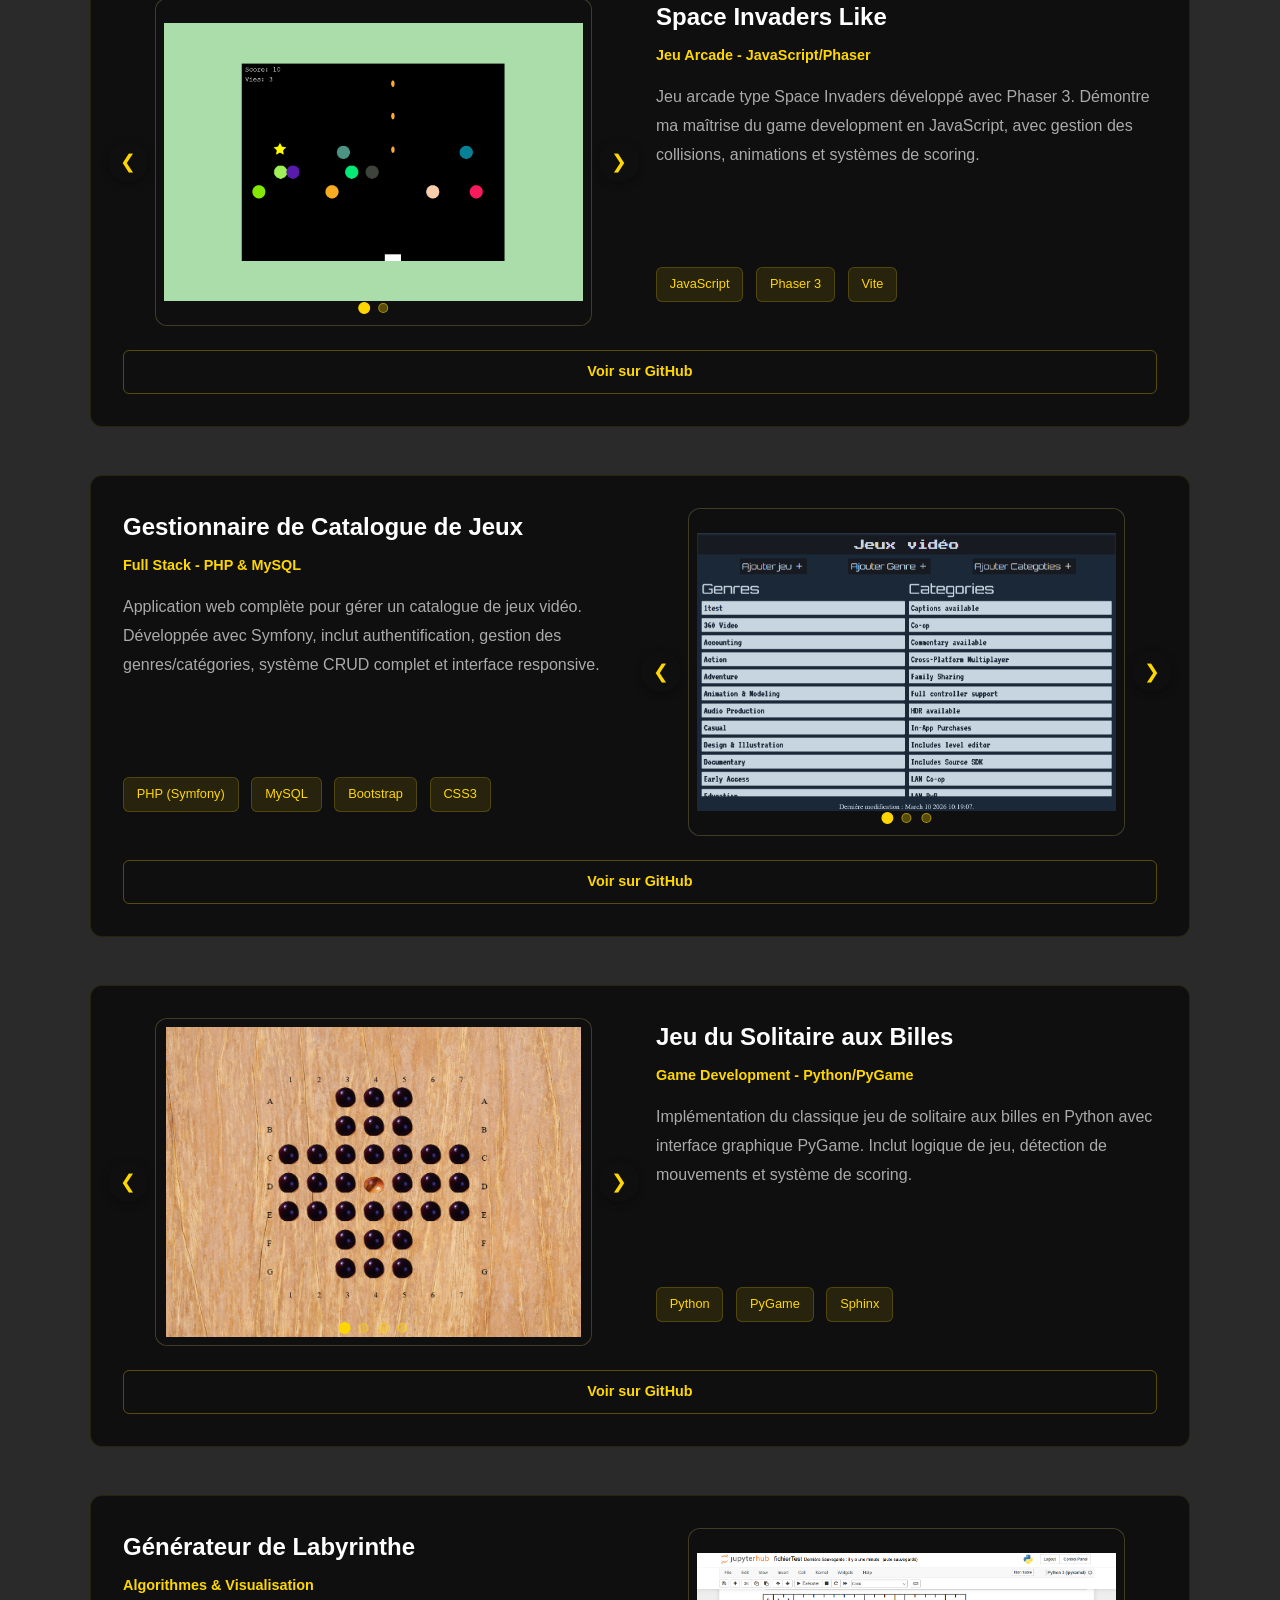
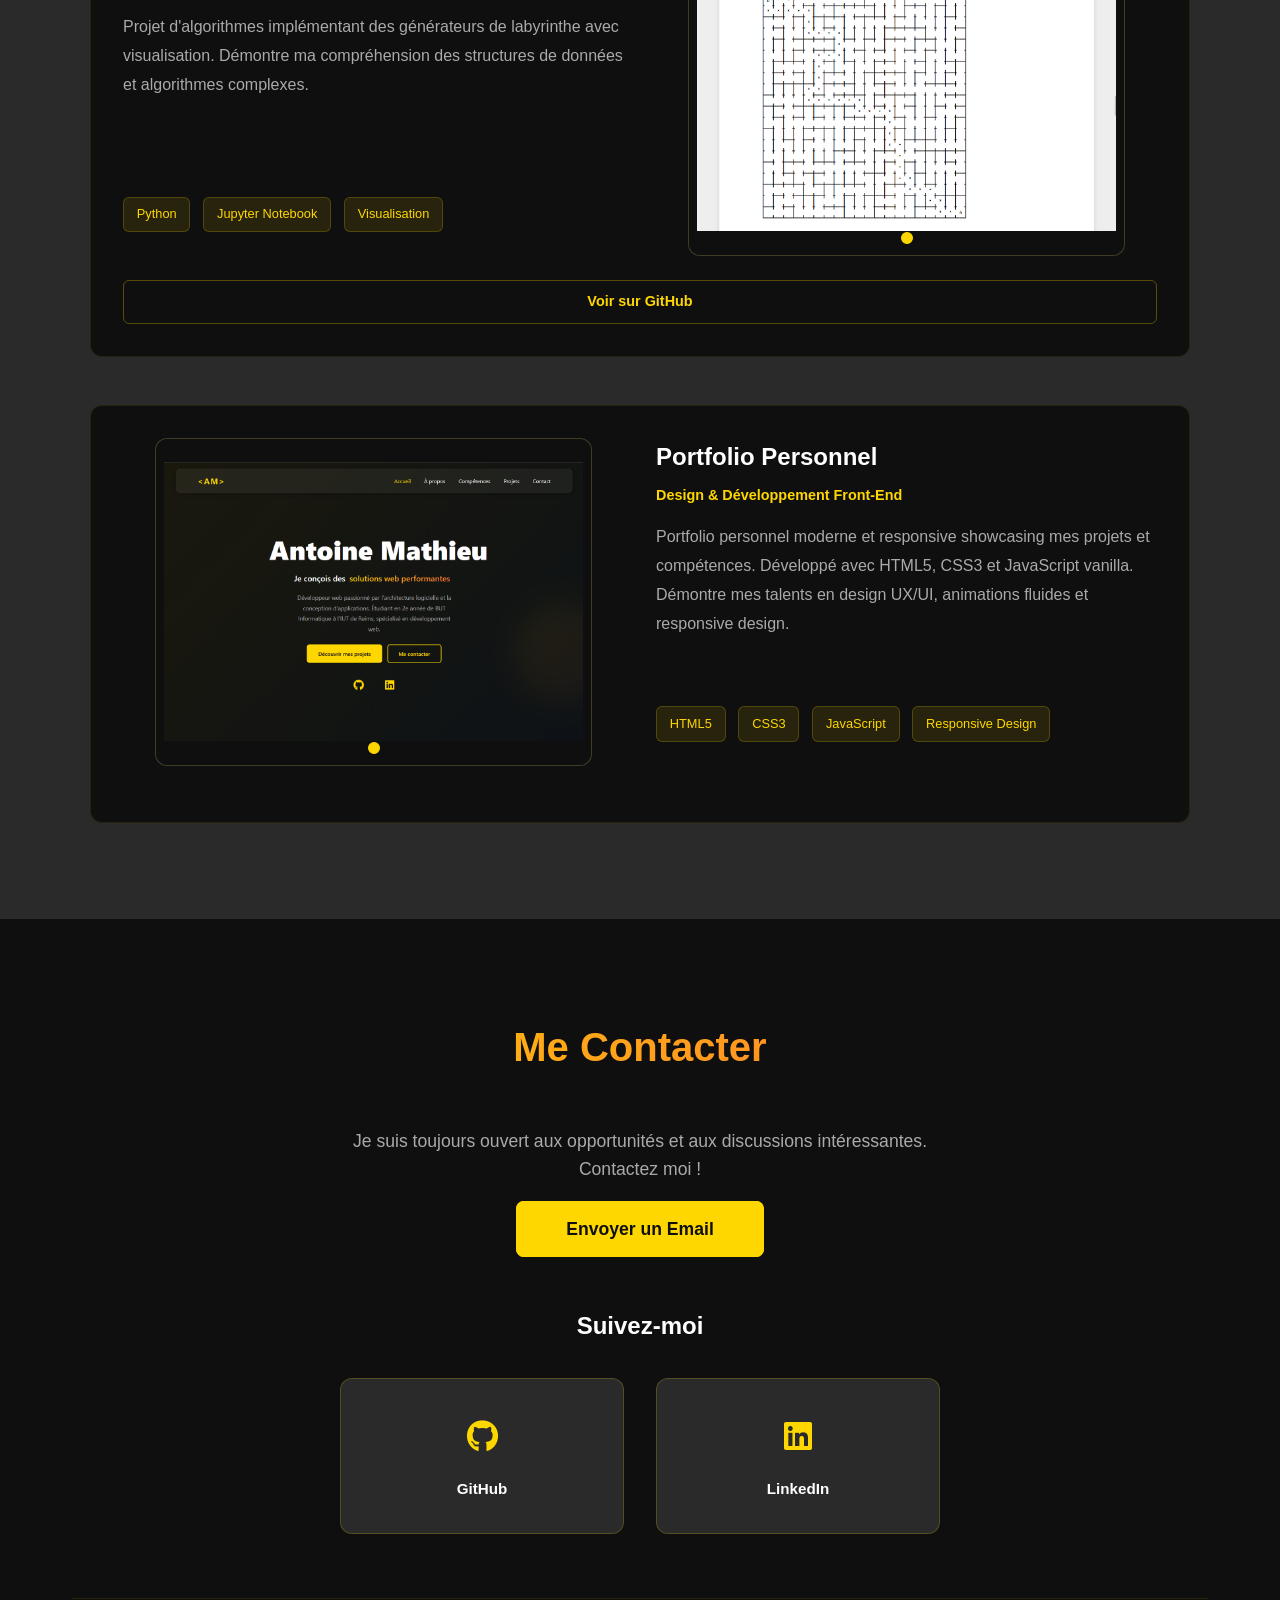
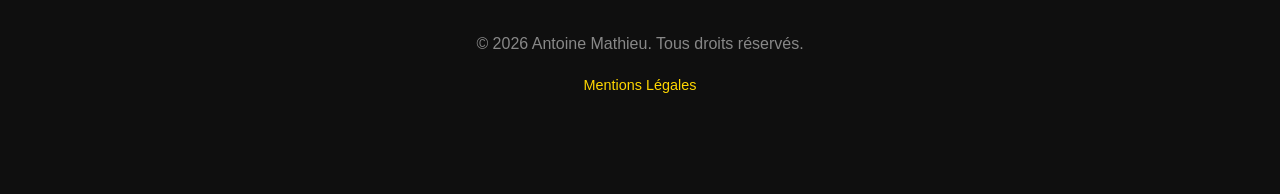
==== commit 429e8f60: "update hero & about" ====
--- a/index.html
+++ b/index.html
@@ -89,13 +89,16 @@
                 <h1 class="hero-title">Antoine Mathieu</h1>
             </div>
             <div class="hero-tagline">
-                <span>Je conçois des</span>
+                <span>Développeur full stack</span>
                 <span class="hero-animated-text">
-                    <span class="text">solutions web performantes</span>
+                    <span class="text">créatif & orienté performance</span>
                     <span class="cursor">|</span>
                 </span>
             </div>
-            <p class="hero-description">Développeur web passionné par l'architecture logicielle et la conception d'applications. Étudiant en 2e année de BUT Informatique à l'IUT de Reims, spécialisé en développement web.</p>
+            <p class="hero-description">
+                Passionné par le développement web et l'architecture logicielle, 
+                je conçois des interfaces modernes et des applications fiables. 
+                </p>
             <div class="hero-cta">
                 <a href="#projects" class="btn btn-primary">Découvrir mes projets</a>
                 <a href="#contact" class="btn btn-secondary">Me contacter</a>
@@ -124,9 +127,24 @@
             <h2>Qui suis-je ?</h2>
             <div class="about-content">
                 <div class="about-text">
-                    <p>Etudiant en <strong>deuxième année de BUT Informatique</strong> à l'IUT de Reims, spécialisé en <strong>développement web et conception d'applications</strong>. Grâce à mon expérience passée, j'ai développé une capacité à m'organiser, à communiquer efficacement et à gérer les priorités dans les projets.</p>
-                    <p>Véritable passion pour l'<strong>algorithmique et l'architecture logicielle</strong>, je crois que le code bien structuré est la fondation de solutions durables et évolutives. Je m'épanouis dans un environnement collaboratif où je peux résoudre des problèmes complexes et contribuer à la création d'applications innovantes.</p>
-                    <p><strong>Mon objectif :</strong> Devenir ingénieur en développement logiciel et contribuer à des projets ambitieux qui façonnent le futur de la technologie.</p>
+                <p>
+                    Etudiant en <strong>BUT Informatique</strong> à l'IUT de Reims, 
+                    avec une affinité particulière pour le <strong>développement web</strong> 
+                    et la <strong>conception d'applications</strong>.
+                </p>
+
+                <p>
+                    J'aime créer des solutions propres, performantes et bien pensées. 
+                    L'algorithmique et l'architecture logicielle me passionnent, 
+                    car elles permettent de construire des projets solides et évolutifs.
+                </p>
+
+                <p>
+                    J'accorde beaucoup d'importance à la collaboration, à la clarté du code 
+                    et à l'expérience utilisateur. Mon objectif est de devenir 
+                    <strong>ingénieur en développement logiciel</strong> et de contribuer 
+                    à des projets ambitieux où la technique rencontre la créativité.
+                </p>
                 </div>
             </div>
         </div>
@@ -556,9 +574,6 @@
                             </div>
                         </div>
                     </div>
-                    <div class="project-links">
-                        <a href="#" class="link-btn secondary">Voir en ligne</a>
-                    </div>
                 </div>
             </div>
         </div>
